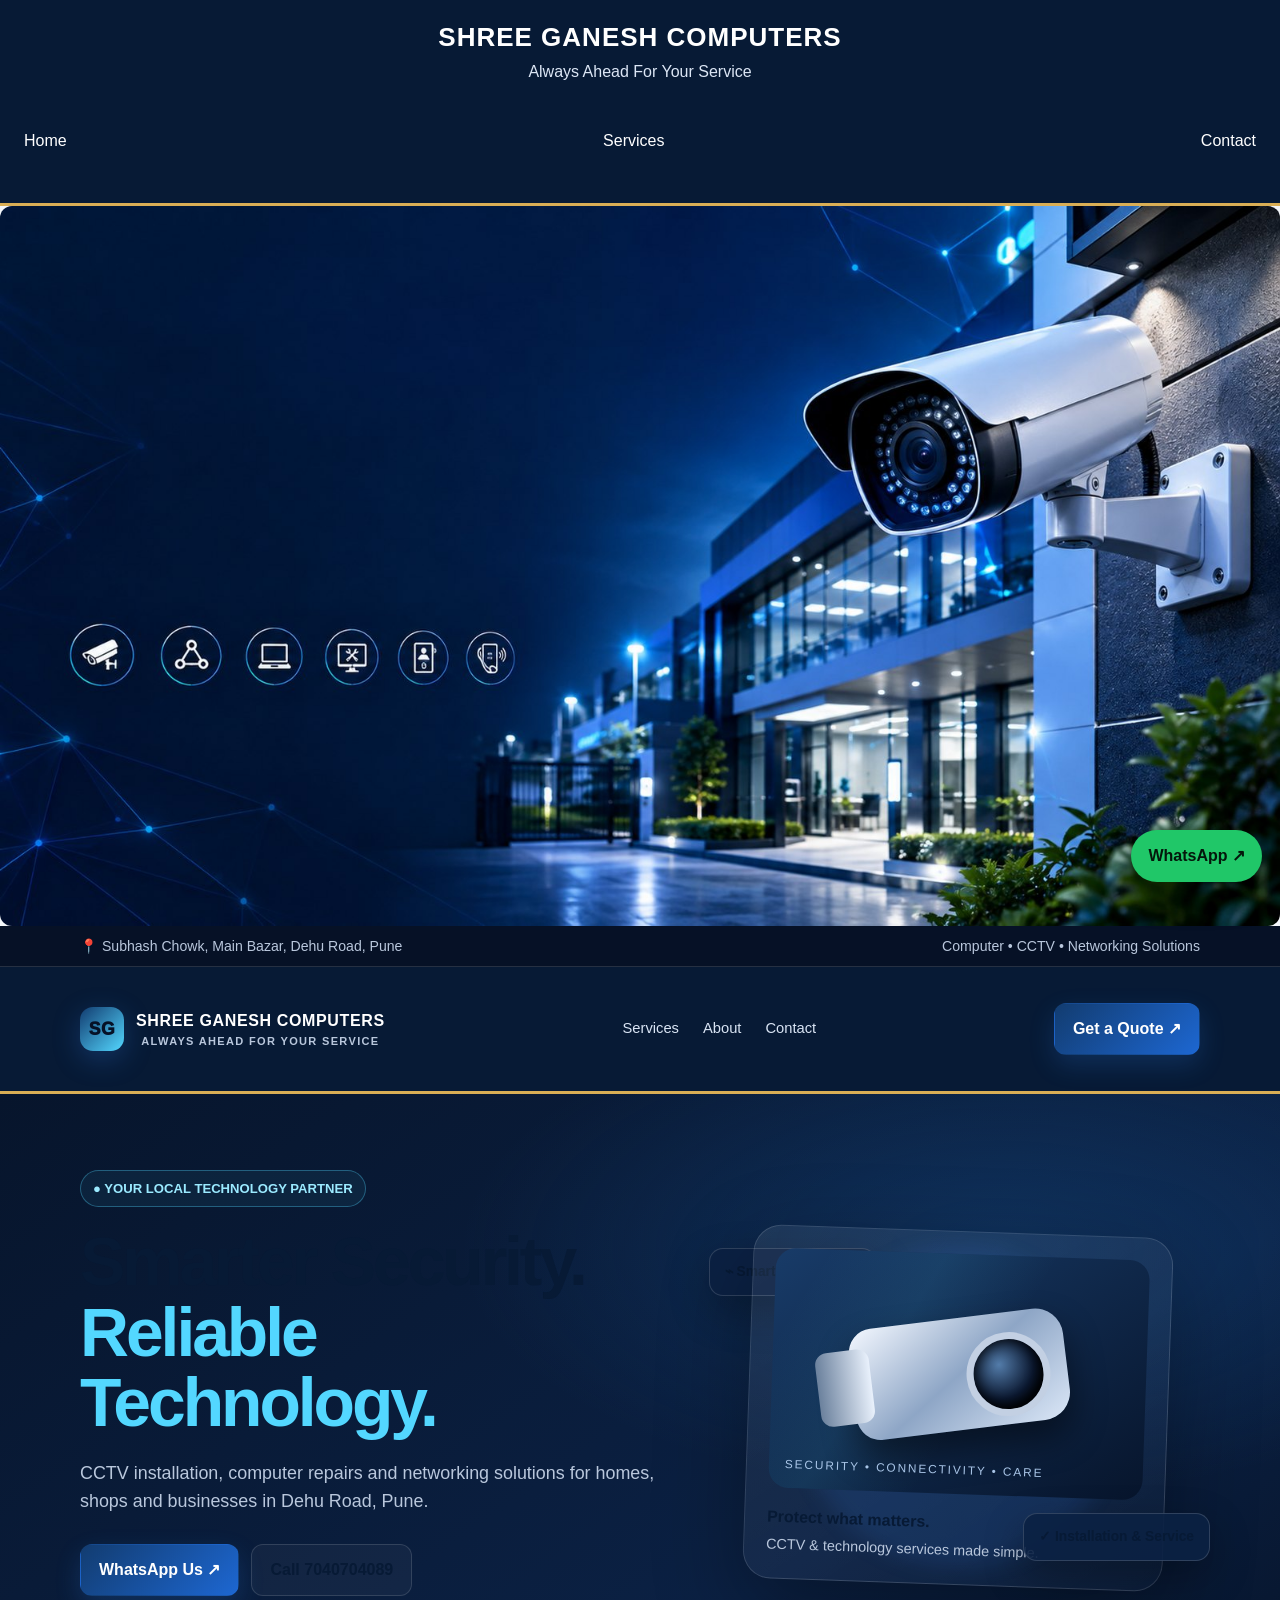
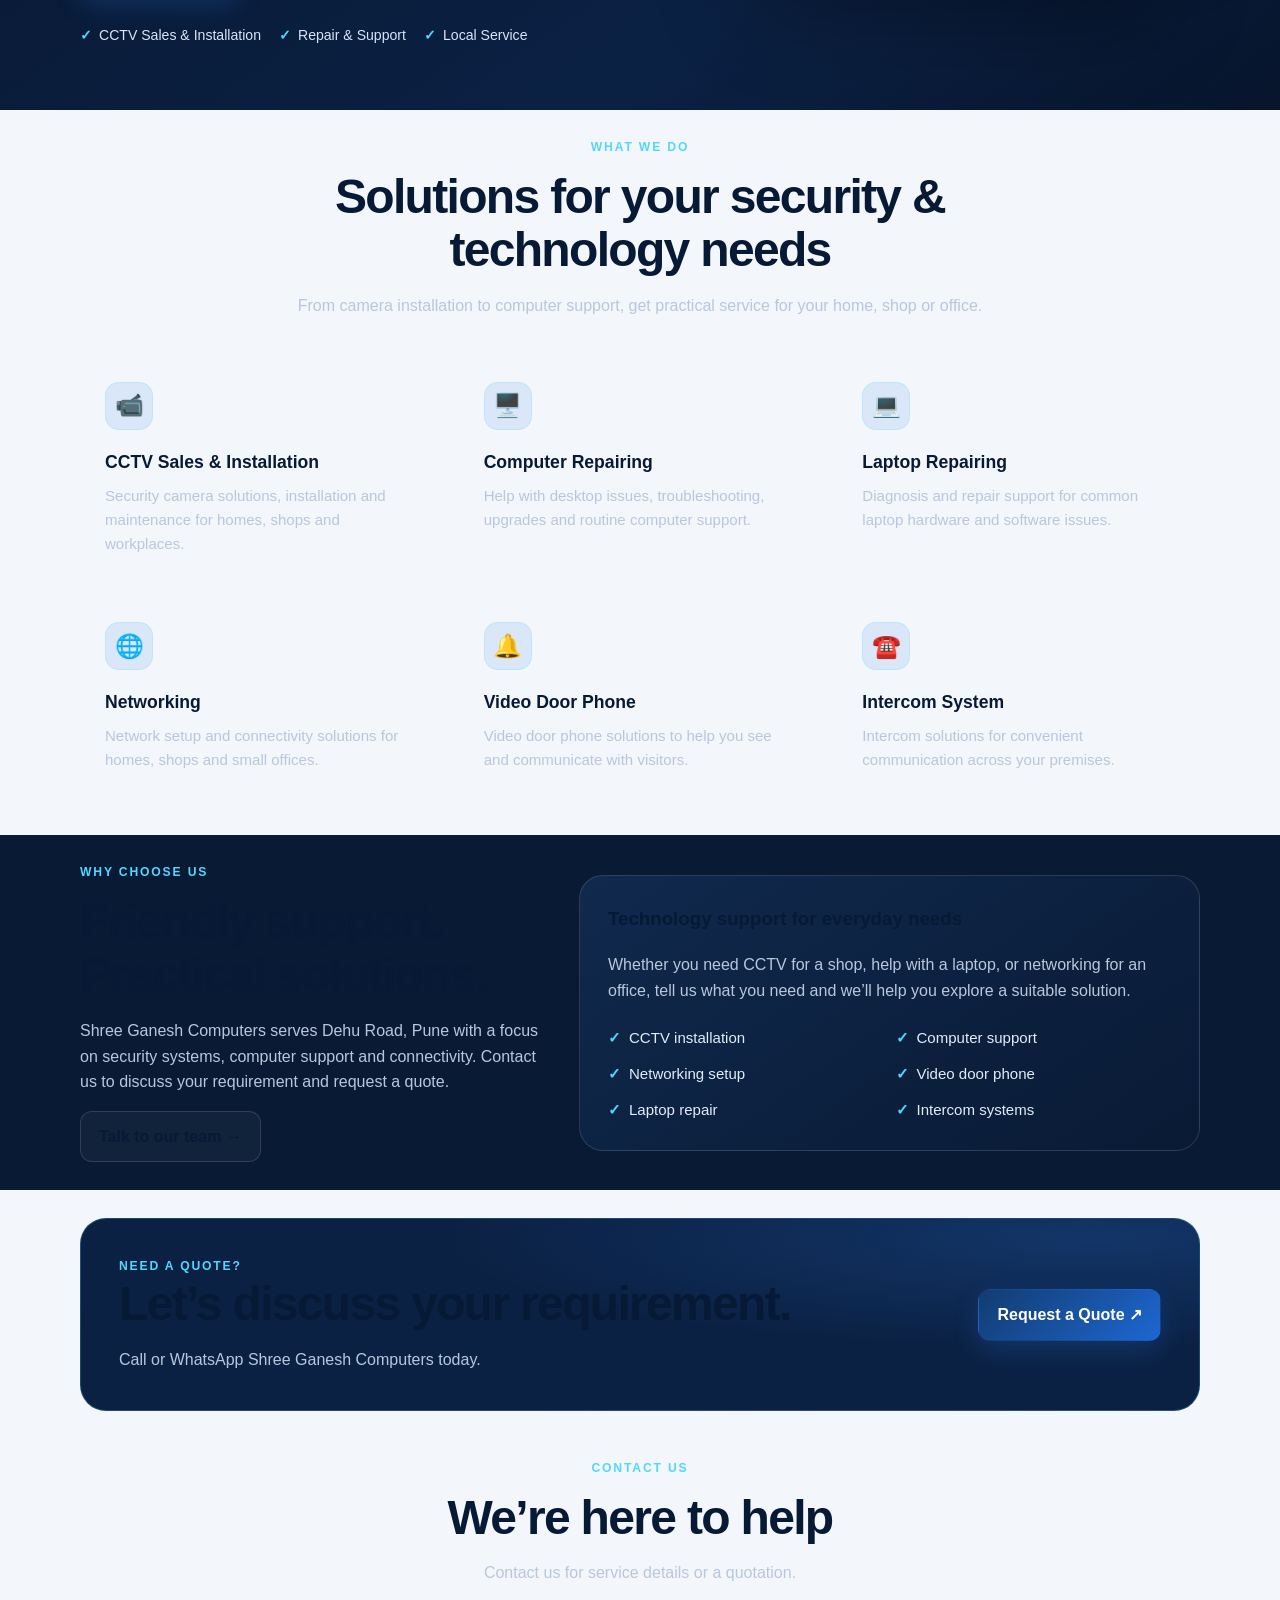
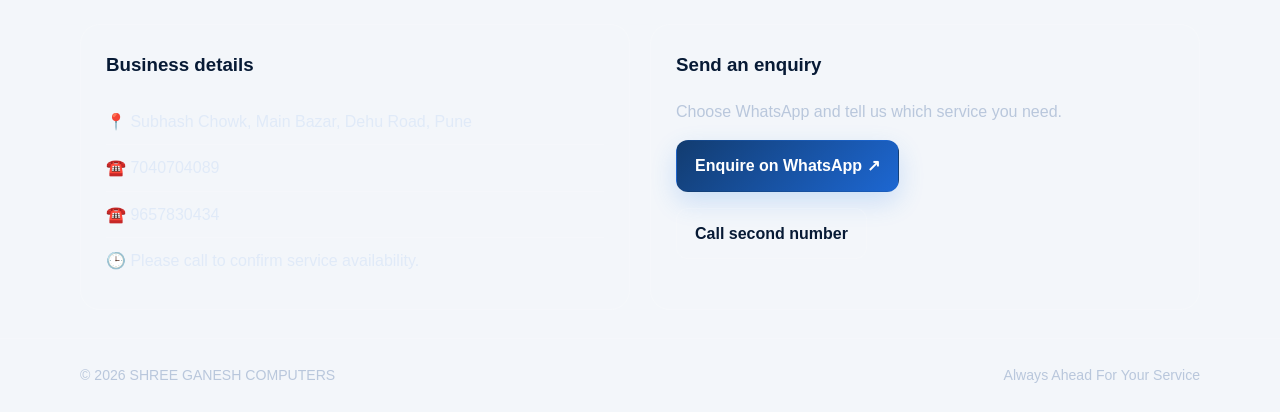
==== index.html @ b8b0e89e "Update index.html" ====
<!doctype html>
<html lang="en">
<head>
  <meta charset="utf-8">
  <meta name="viewport" content="width=device-width, initial-scale=1">
  <meta name="theme-color" content="#07152c">
  <meta name="description" content="Shree Ganesh Computers, Dehu Road, Pune — CCTV sales and installation, networking, computer and laptop repair, video door phone and intercom systems.">
  <title>Shree Ganesh Computers | CCTV & Computer Solutions</title>
  <style>
    :root{--navy:#07152c;--navy2:#0b2144;--blue:#2f80ed;--cyan:#53d7ff;--white:#f7faff;--muted:#b9c7dc;--line:rgba(255,255,255,.13);--panel:rgba(255,255,255,.055)}
    *{box-sizing:border-box}
    html{scroll-behavior:smooth}
    body{margin:0;font-family:Inter,ui-sans-serif,system-ui,-apple-system,BlinkMacSystemFont,"Segoe UI",sans-serif;background:var(--navy);color:var(--white);line-height:1.6}
    a{color:inherit;text-decoration:none}
    .wrap{width:min(1120px,92%);margin:auto}
    .topbar{border-bottom:1px solid var(--line);background:#061126;font-size:.88rem;color:var(--muted)}
    .topbar .wrap{display:flex;justify-content:space-between;gap:12px;flex-wrap:wrap;padding:9px 0}
    header{position:sticky;top:0;z-index:10;background:rgba(7,21,44,.94);backdrop-filter:blur(14px);border-bottom:1px solid var(--line)}
    nav{min-height:76px;display:flex;align-items:center;justify-content:space-between;gap:20px}
    .brand{display:flex;align-items:center;gap:12px;font-weight:850;letter-spacing:.04em}
    .brandmark{width:44px;height:44px;border-radius:13px;background:linear-gradient(135deg,var(--blue),var(--cyan));display:grid;place-items:center;color:#061126;font-weight:950;font-size:1.1rem;box-shadow:0 8px 28px #2f80ed44}
    .brand small{display:block;color:var(--muted);font-size:.69rem;letter-spacing:.12em;font-weight:600}
    .navlinks{display:flex;gap:24px;align-items:center;font-size:.92rem;color:#d9e4f4}
    .btn{display:inline-flex;align-items:center;justify-content:center;gap:9px;border-radius:12px;padding:12px 18px;font-weight:750;border:1px solid transparent;transition:.2s}
    .btn.primary{background:linear-gradient(135deg,var(--blue),#1d67d2);color:white;box-shadow:0 10px 26px #2f80ed33}
    .btn.secondary{border-color:var(--line);background:rgba(255,255,255,.04)}
    .btn:hover{transform:translateY(-2px)}
    .hero{padding:76px 0 64px;overflow:hidden;position:relative;background:radial-gradient(ellipse at 78% 25%,#164a8270 0,transparent 38%),linear-gradient(145deg,#07152c,#0b2144 68%,#07152c)}
    .hero-grid{display:grid;grid-template-columns:1.1fr .9fr;gap:46px;align-items:center}
    .eyebrow{display:inline-flex;align-items:center;gap:8px;border:1px solid #53d7ff55;background:#53d7ff10;color:#9beaff;padding:7px 12px;border-radius:999px;font-size:.82rem;font-weight:750}
    h1{font-size:clamp(2.5rem,5.3vw,4.7rem);line-height:1.04;letter-spacing:-.045em;margin:20px 0}
    h1 span{color:var(--cyan)}
    .lead{font-size:1.12rem;color:var(--muted);max-width:610px}
    .hero-actions{display:flex;gap:12px;flex-wrap:wrap;margin:28px 0}
    .proof{display:flex;gap:18px;flex-wrap:wrap;color:#d8e5f8;font-size:.88rem}
    .proof span:before{content:"✓";color:var(--cyan);font-weight:900;margin-right:7px}
    .visual{min-height:390px;position:relative;display:grid;place-items:center}
    .orb{position:absolute;width:320px;height:320px;border-radius:50%;background:#2f80ed20;filter:blur(10px)}
    .camera-card{position:relative;width:min(100%,420px);padding:22px;border:1px solid #ffffff22;border-radius:28px;background:linear-gradient(145deg,#ffffff13,#ffffff04);box-shadow:0 30px 90px #0005;transform:rotate(2deg)}
    .camera-art{height:240px;border-radius:20px;position:relative;overflow:hidden;background:linear-gradient(145deg,#183b68,#07152c);display:grid;place-items:center}
    .camera-art:before{content:"";position:absolute;inset:0;background:linear-gradient(120deg,transparent 25%,#53d7ff17 48%,transparent 70%);transform:translateX(-20%)}
    .cam{position:relative;width:215px;height:112px;border-radius:24px 28px 28px 24px;background:linear-gradient(145deg,#f4f8ff,#8ea6c6 50%,#dbe7f7);box-shadow:0 18px 35px #0007;transform:rotate(-9deg)}
    .cam:before{content:"";position:absolute;left:-35px;top:19px;width:54px;height:74px;border-radius:12px;background:linear-gradient(90deg,#6b819d,#e9f1fc)}
    .cam:after{content:"";position:absolute;right:17px;top:20px;width:70px;height:70px;border-radius:50%;background:radial-gradient(circle at 38% 35%,#537caa,#0b1830 55%,#02060d 72%);border:7px solid #c3d0e3;box-shadow:inset 0 0 15px #000}
    .cam-label{position:absolute;bottom:14px;left:16px;font-size:.74rem;letter-spacing:.16em;color:#a9c5e7}
    .visual-tag{position:absolute;padding:12px 15px;border:1px solid #ffffff26;border-radius:14px;background:#0b2144e8;box-shadow:0 15px 40px #0004;font-weight:750;font-size:.86rem}
    .tag-one{left:-8px;top:35px}.tag-two{right:-10px;bottom:42px}
    section{padding:76px 0}
    .section-head{text-align:center;max-width:700px;margin:0 auto 38px}
    .kicker{color:var(--cyan);font-weight:800;letter-spacing:.15em;text-transform:uppercase;font-size:.76rem}
    h2{font-size:clamp(2rem,4vw,3rem);letter-spacing:-.035em;line-height:1.12;margin:12px 0}
    .section-head p,.muted{color:var(--muted)}
    .services{display:grid;grid-template-columns:repeat(3,1fr);gap:16px}
    .service{border:1px solid var(--line);background:var(--panel);border-radius:20px;padding:24px;min-height:210px;transition:.2s}
    .service:hover{border-color:#53d7ff77;transform:translateY(-4px)}
    .icon{width:48px;height:48px;border-radius:14px;background:#2f80ed20;border:1px solid #53d7ff30;display:grid;place-items:center;font-size:1.45rem;margin-bottom:18px}
    .service h3{margin:0 0 8px;font-size:1.1rem}.service p{margin:0;color:var(--muted);font-size:.94rem}
    .about-grid{display:grid;grid-template-columns:.85fr 1.15fr;gap:40px;align-items:center}
    .about-box{border:1px solid var(--line);border-radius:24px;padding:28px;background:linear-gradient(145deg,#10294d,#091a34)}
    .checks{display:grid;grid-template-columns:1fr 1fr;gap:12px;margin-top:22px}
    .checks div{color:#e2ecfb;font-size:.94rem}.checks div:before{content:"✓";color:var(--cyan);font-weight:900;margin-right:8px}
    .cta{border:1px solid #53d7ff38;border-radius:26px;padding:38px;background:radial-gradient(ellipse at 90% 10%,#2f80ed35,transparent 45%),#0b2144;display:flex;align-items:center;justify-content:space-between;gap:25px}
    .cta h2{margin-top:0}
    .contact-grid{display:grid;grid-template-columns:1fr 1fr;gap:20px}
    .contact-card{border:1px solid var(--line);background:var(--panel);padding:25px;border-radius:20px}
    .contact-card h3{margin-top:0}
    .contact-line{padding:10px 0;border-bottom:1px solid var(--line);color:#e0eaf8}
    .contact-line:last-child{border:0}
    footer{border-top:1px solid var(--line);padding:25px 0;color:var(--muted);font-size:.88rem}
    footer .wrap{display:flex;justify-content:space-between;gap:12px;flex-wrap:wrap}
    .float-wa{position:fixed;right:18px;bottom:18px;z-index:20;background:#20c768;color:#04170b;border-radius:999px;padding:13px 17px;font-weight:850;box-shadow:0 12px 35px #0005}
    @media(max-width:800px){.navlinks{display:none}.hero{padding:54px 0}.hero-grid,.about-grid,.contact-grid{grid-template-columns:1fr}.visual{min-height:330px}.camera-art{height:215px}.services{grid-template-columns:repeat(2,1fr)}.cta{align-items:flex-start;flex-direction:column}}
    @media(max-width:520px){.services{grid-template-columns:1fr}.brand{font-size:.83rem}.brandmark{width:40px;height:40px}.topbar .wrap{font-size:.78rem}.hero-actions .btn{width:100%}.checks{grid-template-columns:1fr}.visual-tag{font-size:.75rem}.tag-one{left:0}.tag-two{right:0}.camera-card{padding:14px}}
  </style>
</head><style>
  :root {
    --navy: #071A35;
    --blue: #123C70;
    --white: #FFFFFF;
    --gold: #D9AE55;
    --light: #F3F6FA;
  }

  * {
    box-sizing: border-box;
  }

  body {
    margin: 0;
    font-family: Arial, sans-serif;
    background: var(--light);
    color: var(--navy);
    line-height: 1.6;
  }

  header {
    background: var(--navy);
    color: var(--white);
    padding: 24px 16px;
    text-align: center;
    border-bottom: 3px solid var(--gold);
  }

  header h1 {
    margin: 0;
    font-size: 26px;
    letter-spacing: 1px;
  }

  header p {
    margin: 8px 0 0;
    color: #DCE6F5;
  }

  img {
    display: block;
    max-width: 100%;
    height: auto;
  }

  section {
    padding: 28px 18px;
  }

  h2 {
    color: var(--navy);
  }

  .service-card {
    background: var(--white);
    padding: 18px;
    margin: 12px 0;
    border-radius: 12px;
    border-left: 4px solid var(--gold);
    box-shadow: 0 4px 16px #071A3512;
  }

  .contact {
    background: var(--navy);
    color: var(--white);
    padding: 28px 18px;
    text-align: center;
  }

  .contact h2 {
    color: var(--white);
  }

  .contact a {
    color: var(--gold);
  }
</style>
<body><header>
  <h1>SHREE GANESH COMPUTERS</h1>
  <p>Always Ahead For Your Service</p>

  <nav style="margin-top:18px;">
    <a href="#home" style="color:white; margin:8px;">Home</a>
    <a href="#services" style="color:white; margin:8px;">Services</a>
    <a href="#contact" style="color:white; margin:8px;">Contact</a>
  </nav>
</header><img src="cctv-banner.jpg" alt="Shree Ganesh Computers CCTV Installation" style="width:100%; height:auto; border-radius:12px;">
  <div class="topbar">
    <div class="wrap"><span>📍 Subhash Chowk, Main Bazar, Dehu Road, Pune</span><span>Computer • CCTV • Networking Solutions</span></div>
  </div>
  <header>
    <nav class="wrap">
      <a class="brand" href="#home" aria-label="Shree Ganesh Computers home">
        <span class="brandmark">SG</span>
        <span>SHREE GANESH COMPUTERS<small>ALWAYS AHEAD FOR YOUR SERVICE</small></span>
      </a>
      <div class="navlinks"><a href="#services">Services</a><a href="#about">About</a><a href="#contact">Contact</a></div>
      <a class="btn primary" href="#contact">Get a Quote ↗</a>
    </nav>
  </header>

  <main>
    <section class="hero" id="home">
      <div class="wrap hero-grid">
        <div>
          <div class="eyebrow">● YOUR LOCAL TECHNOLOGY PARTNER</div>
          <h1>Smarter Security.<br><span>Reliable Technology.</span></h1>
          <p class="lead">CCTV installation, computer repairs and networking solutions for homes, shops and businesses in Dehu Road, Pune.</p>
          <div class="hero-actions">
            <a class="btn primary" href="https://wa.me/917040704089?text=Hello%20Shree%20Ganesh%20Computers%2C%20I%20would%20like%20to%20enquire%20about%20your%20services." target="_blank" rel="noopener">WhatsApp Us ↗</a>
            <a class="btn secondary" href="tel:+917040704089">Call 7040704089</a>
          </div>
          <div class="proof"><span>CCTV Sales & Installation</span><span>Repair & Support</span><span>Local Service</span></div>
        </div>
        <div class="visual" aria-label="Illustration of a security camera">
          <div class="orb"></div>
          <div class="visual-tag tag-one">⌁ Smart Surveillance</div>
          <div class="camera-card">
            <div class="camera-art"><div class="cam"></div><div class="cam-label">SECURITY • CONNECTIVITY • CARE</div></div>
            <p style="margin:16px 0 0;font-weight:800">Protect what matters.</p>
            <p style="margin:3px 0 0;color:var(--muted);font-size:.9rem">CCTV & technology services made simple.</p>
          </div>
          <div class="visual-tag tag-two">✓ Installation & Service</div>
        </div>
      </div>
    </section>

    <section id="services">
      <div class="wrap">
        <div class="section-head"><div class="kicker">What we do</div><h2>Solutions for your security & technology needs</h2><p>From camera installation to computer support, get practical service for your home, shop or office.</p></div>
        <div class="services">
          <article class="service"><div class="icon">📹</div><h3>CCTV Sales & Installation</h3><p>Security camera solutions, installation and maintenance for homes, shops and workplaces.</p></article>
          <article class="service"><div class="icon">🖥️</div><h3>Computer Repairing</h3><p>Help with desktop issues, troubleshooting, upgrades and routine computer support.</p></article>
          <article class="service"><div class="icon">💻</div><h3>Laptop Repairing</h3><p>Diagnosis and repair support for common laptop hardware and software issues.</p></article>
          <article class="service"><div class="icon">🌐</div><h3>Networking</h3><p>Network setup and connectivity solutions for homes, shops and small offices.</p></article>
          <article class="service"><div class="icon">🔔</div><h3>Video Door Phone</h3><p>Video door phone solutions to help you see and communicate with visitors.</p></article>
          <article class="service"><div class="icon">☎️</div><h3>Intercom System</h3><p>Intercom solutions for convenient communication across your premises.</p></article>
        </div>
      </div>
    </section>

    <section id="about" style="background:#081a34">
      <div class="wrap about-grid">
        <div><div class="kicker">Why choose us</div><h2>Friendly support. Practical solutions.</h2><p class="muted">Shree Ganesh Computers serves Dehu Road, Pune with a focus on security systems, computer support and connectivity. Contact us to discuss your requirement and request a quote.</p><a class="btn secondary" href="#contact">Talk to our team →</a></div>
        <div class="about-box"><h3 style="margin-top:0">Technology support for everyday needs</h3><p class="muted">Whether you need CCTV for a shop, help with a laptop, or networking for an office, tell us what you need and we’ll help you explore a suitable solution.</p><div class="checks"><div>CCTV installation</div><div>Computer support</div><div>Networking setup</div><div>Video door phone</div><div>Laptop repair</div><div>Intercom systems</div></div></div>
      </div>
    </section>

    <section>
      <div class="wrap"><div class="cta"><div><div class="kicker">Need a quote?</div><h2>Let’s discuss your requirement.</h2><p class="muted" style="margin-bottom:0">Call or WhatsApp Shree Ganesh Computers today.</p></div><a class="btn primary" href="https://wa.me/917040704089?text=Hello%2C%20please%20share%20a%20quotation%20for%20your%20services." target="_blank" rel="noopener">Request a Quote ↗</a></div></div>
    </section>

    <section id="contact" style="padding-top:20px">
      <div class="wrap">
        <div class="section-head"><div class="kicker">Contact us</div><h2>We’re here to help</h2><p>Contact us for service details or a quotation.</p></div>
        <div class="contact-grid">
          <div class="contact-card"><h3>Business details</h3>
            <div class="contact-line">📍 Subhash Chowk, Main Bazar, Dehu Road, Pune</div>
            <div class="contact-line">☎️ <a href="tel:+917040704089">7040704089</a></div>
            <div class="contact-line">☎️ <a href="tel:+919657830434">9657830434</a></div>
            <div class="contact-line">🕒 Please call to confirm service availability.</div>
          </div>
          <div class="contact-card"><h3>Send an enquiry</h3><p class="muted">Choose WhatsApp and tell us which service you need.</p>
            <p><a class="btn primary" href="https://wa.me/917040704089?text=Hello%20Shree%20Ganesh%20Computers.%20I%20need%20information%20about%3A%20" target="_blank" rel="noopener">Enquire on WhatsApp ↗</a></p>
            <p><a class="btn secondary" href="tel:+919657830434">Call second number</a></p>
          </div>
        </div>
      </div>
    </section>
  </main>

  <footer><div class="wrap"><span>© <span id="year"></span> SHREE GANESH COMPUTERS</span><span>Always Ahead For Your Service</span></div></footer>
  <a class="float-wa" href="https://wa.me/917040704089?text=Hello%20Shree%20Ganesh%20Computers" target="_blank" rel="noopener" aria-label="Chat on WhatsApp">WhatsApp ↗</a>
  <script>document.getElementById('year').textContent = new Date().getFullYear();</script>
</body>
</html>
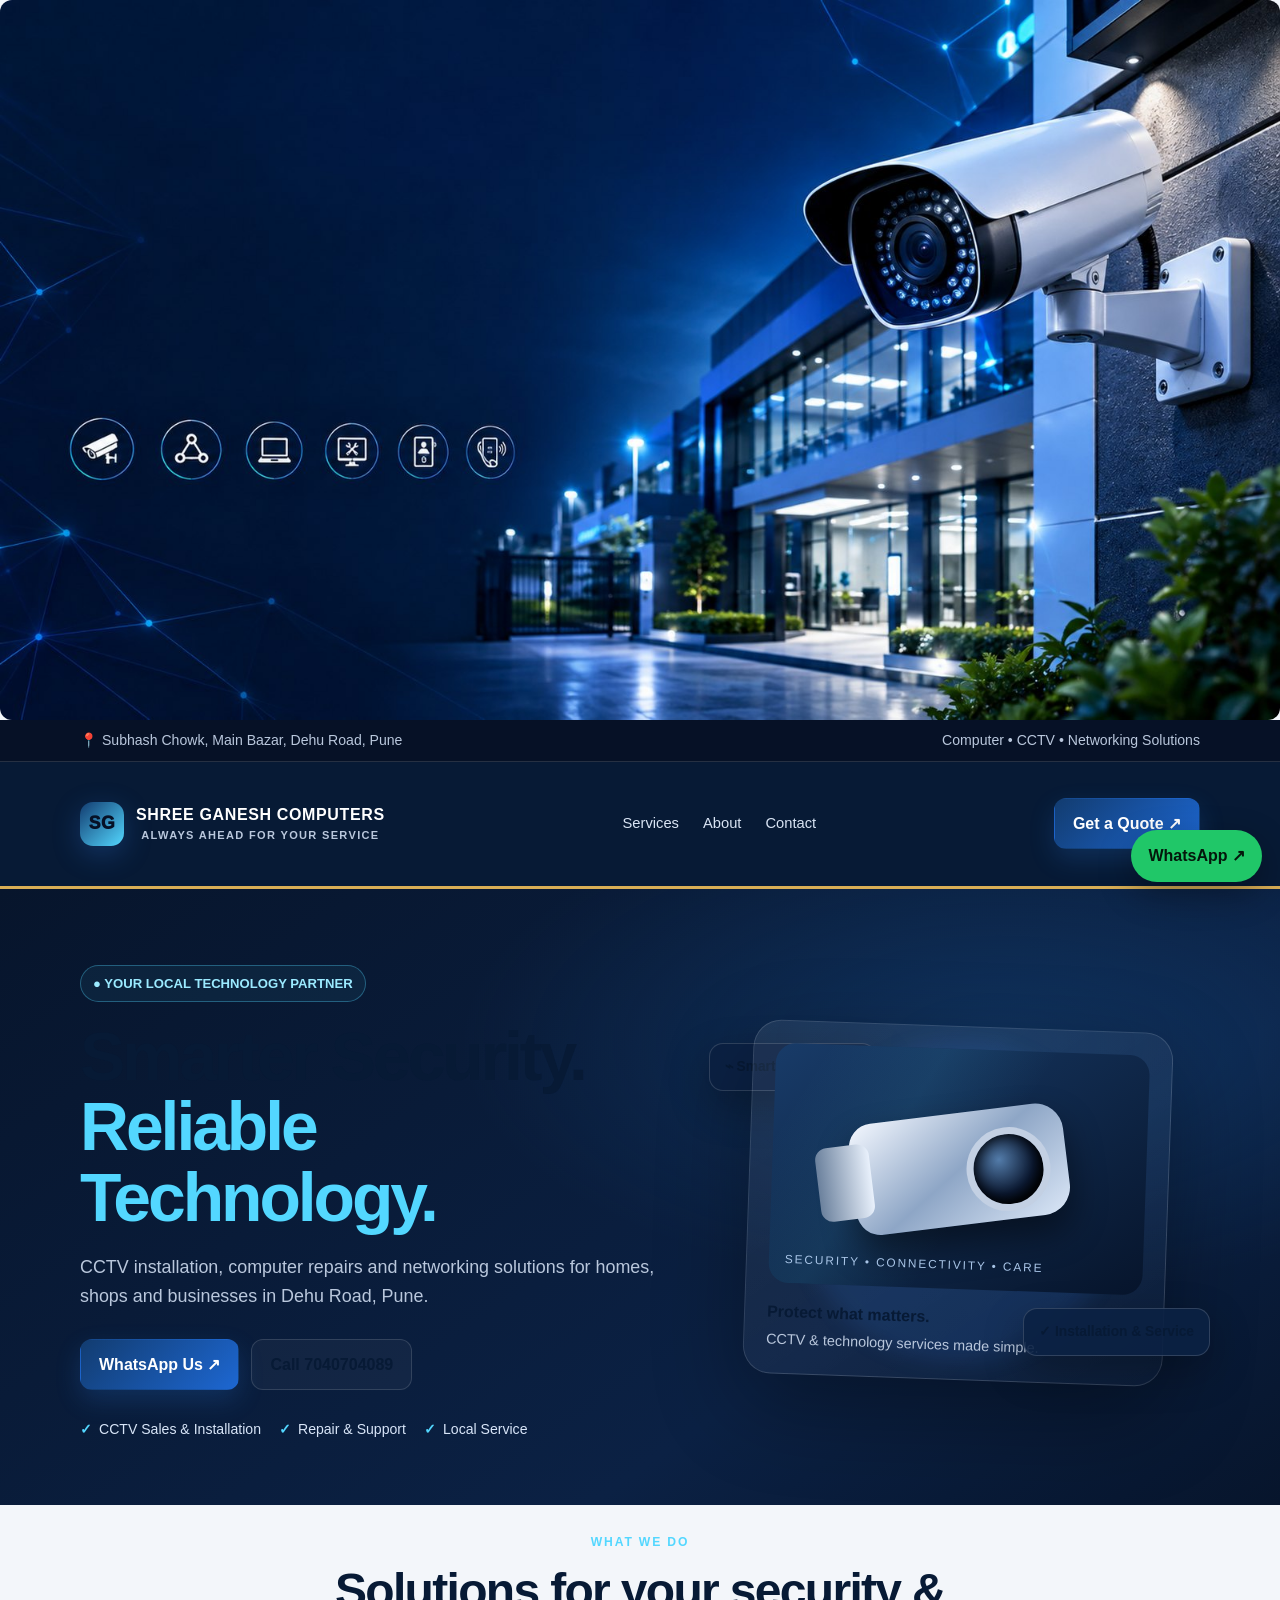
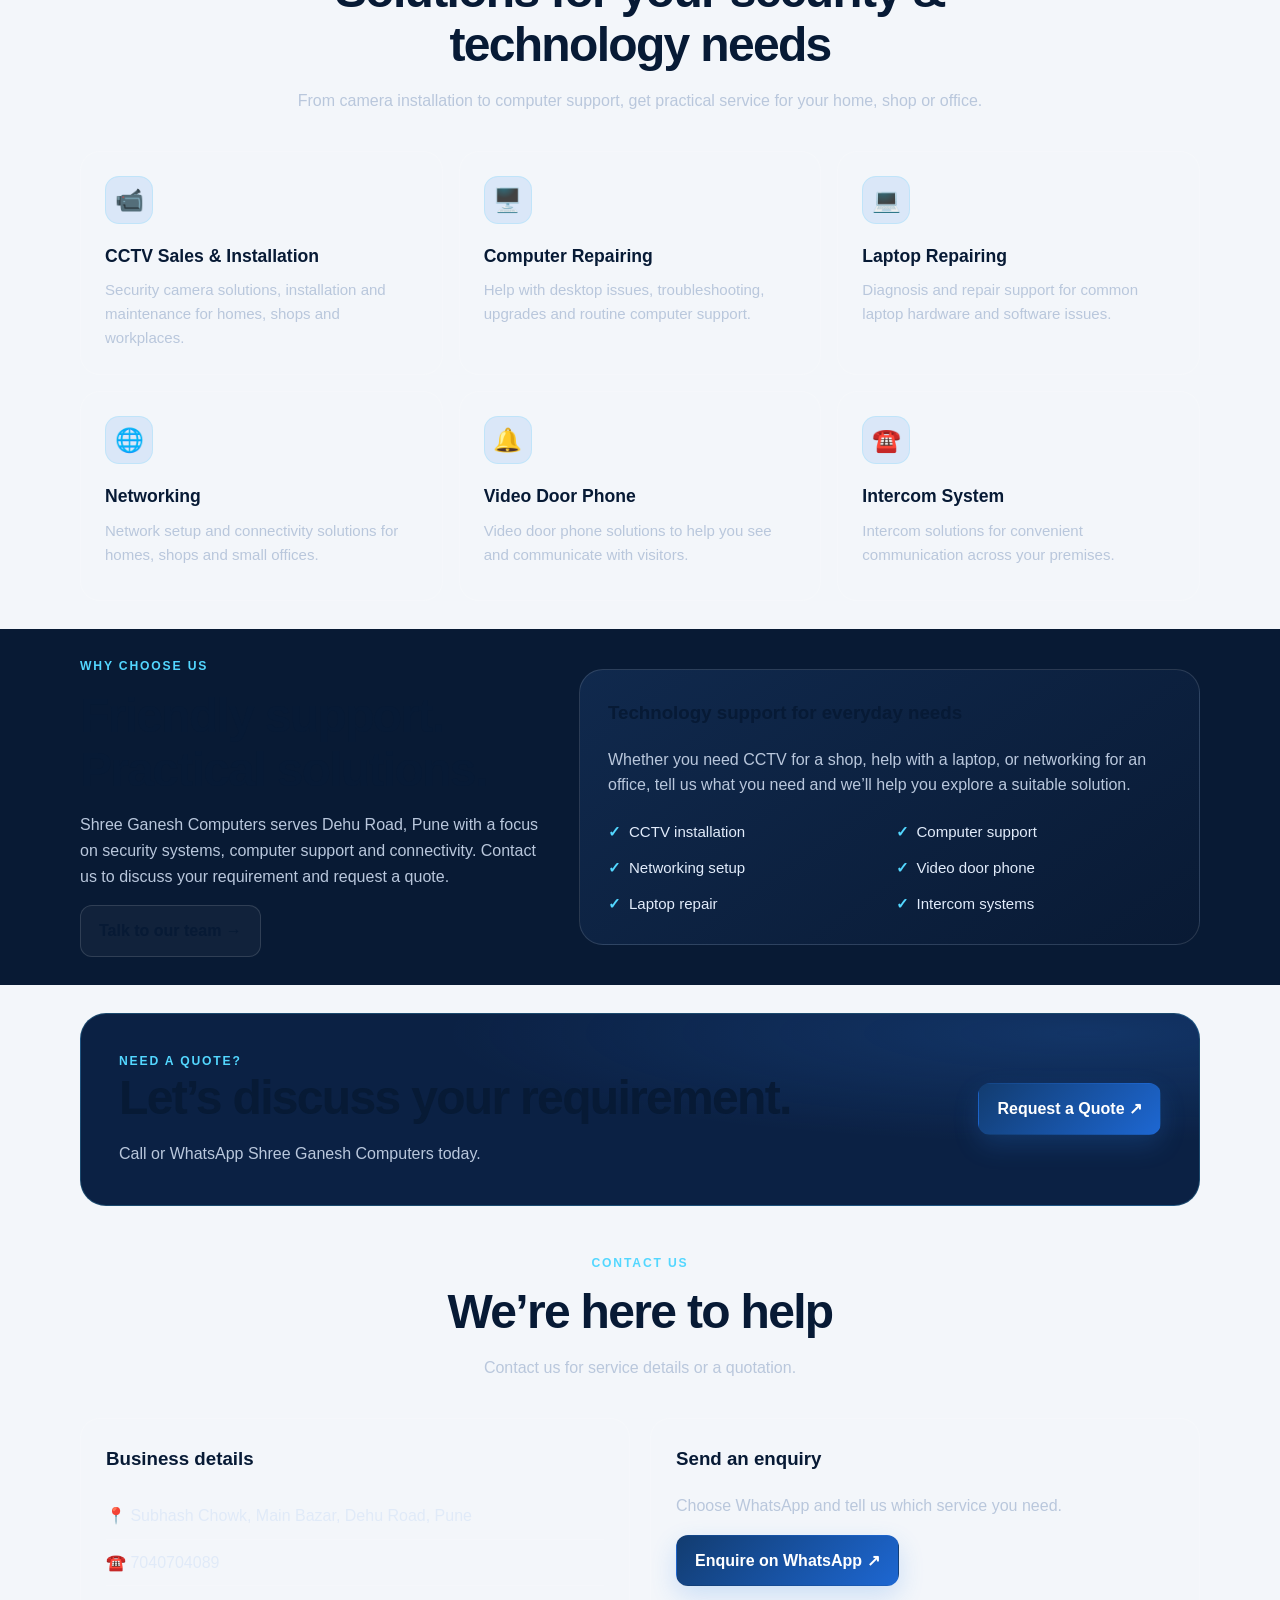
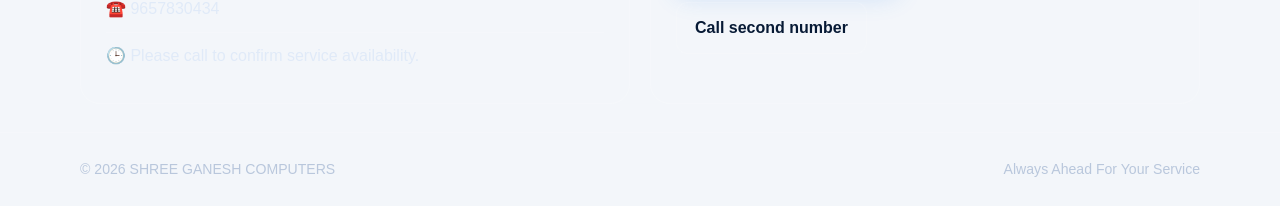
==== commit 9d79a4f0: "Update index.html" ====
--- a/index.html
+++ b/index.html
@@ -150,15 +150,7 @@
     color: var(--gold);
   }
 </style>
-<body><header>
-  <h1>SHREE GANESH COMPUTERS</h1>
-  <p>Always Ahead For Your Service</p>
-
-  <nav style="margin-top:18px;">
-    <a href="#home" style="color:white; margin:8px;">Home</a>
-    <a href="#services" style="color:white; margin:8px;">Services</a>
-    <a href="#contact" style="color:white; margin:8px;">Contact</a>
-  </nav>
+<body>
 </header><img src="cctv-banner.jpg" alt="Shree Ganesh Computers CCTV Installation" style="width:100%; height:auto; border-radius:12px;">
   <div class="topbar">
     <div class="wrap"><span>📍 Subhash Chowk, Main Bazar, Dehu Road, Pune</span><span>Computer • CCTV • Networking Solutions</span></div>
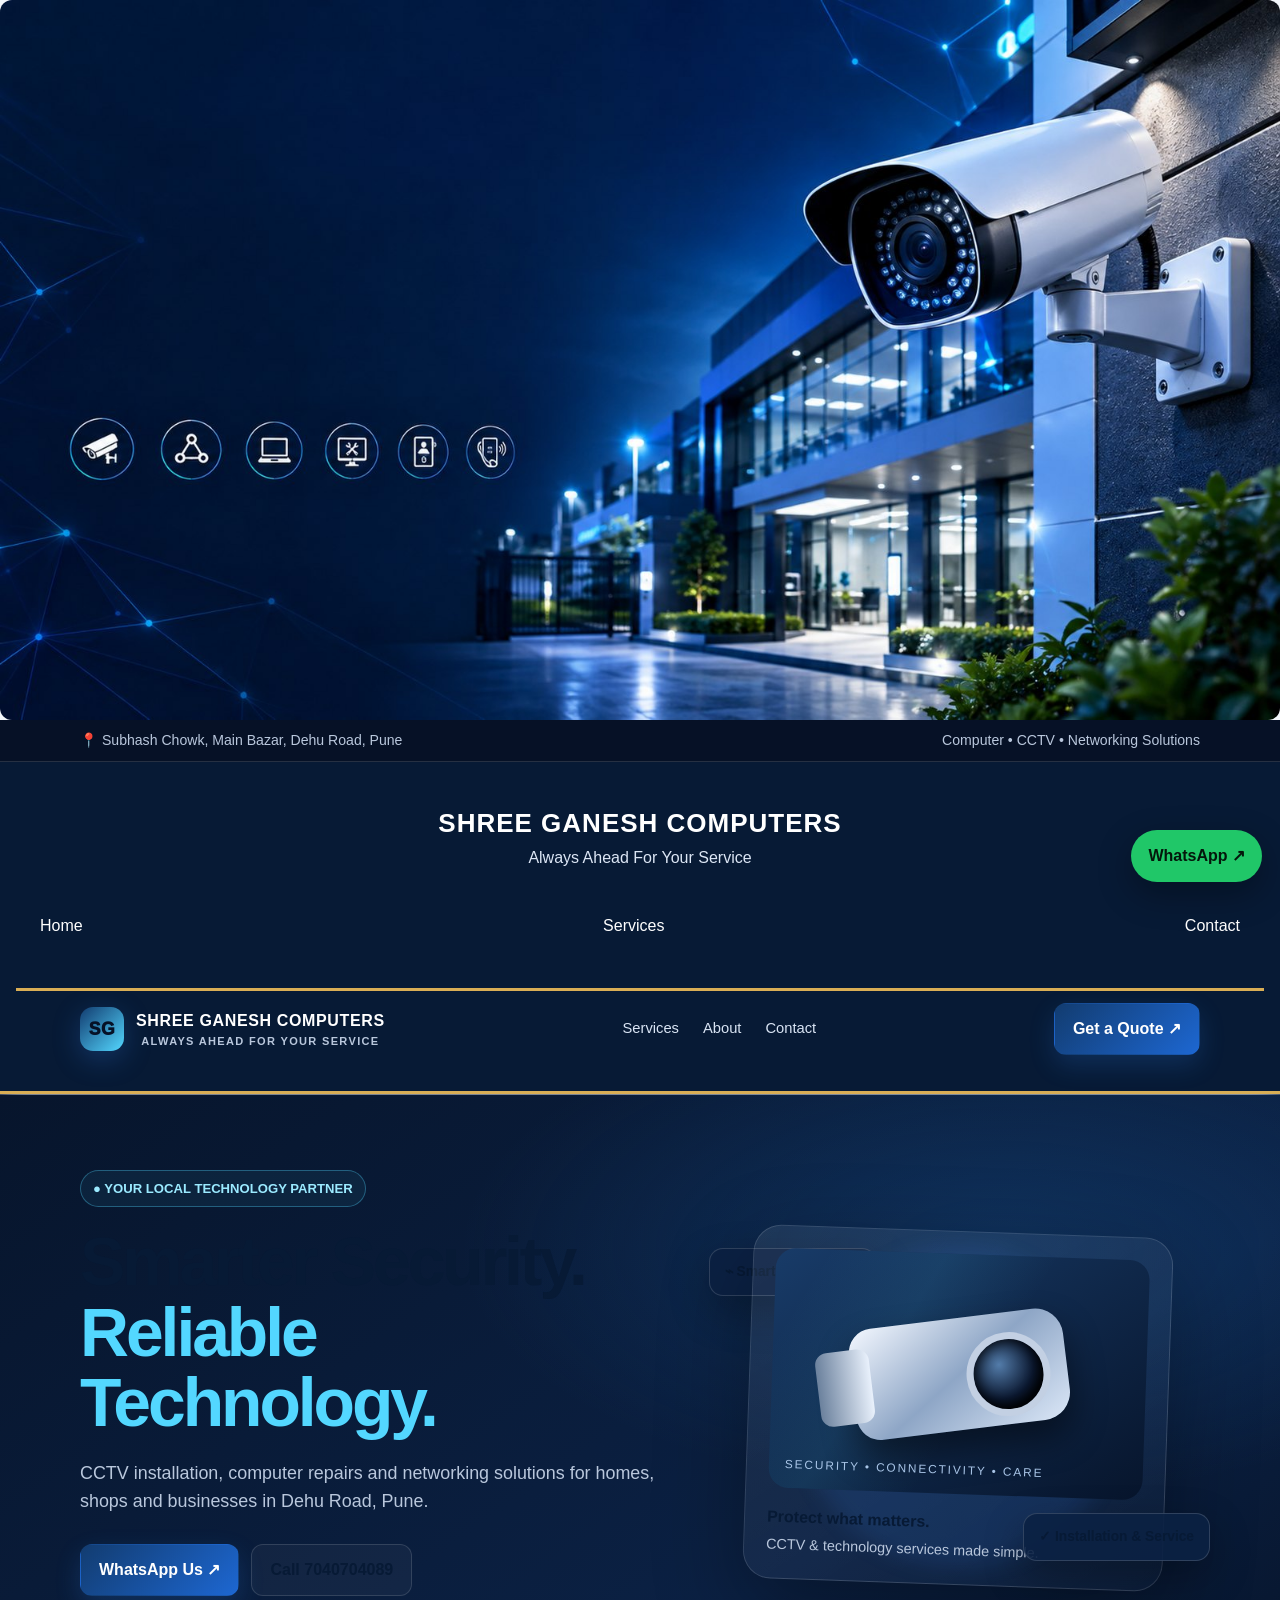
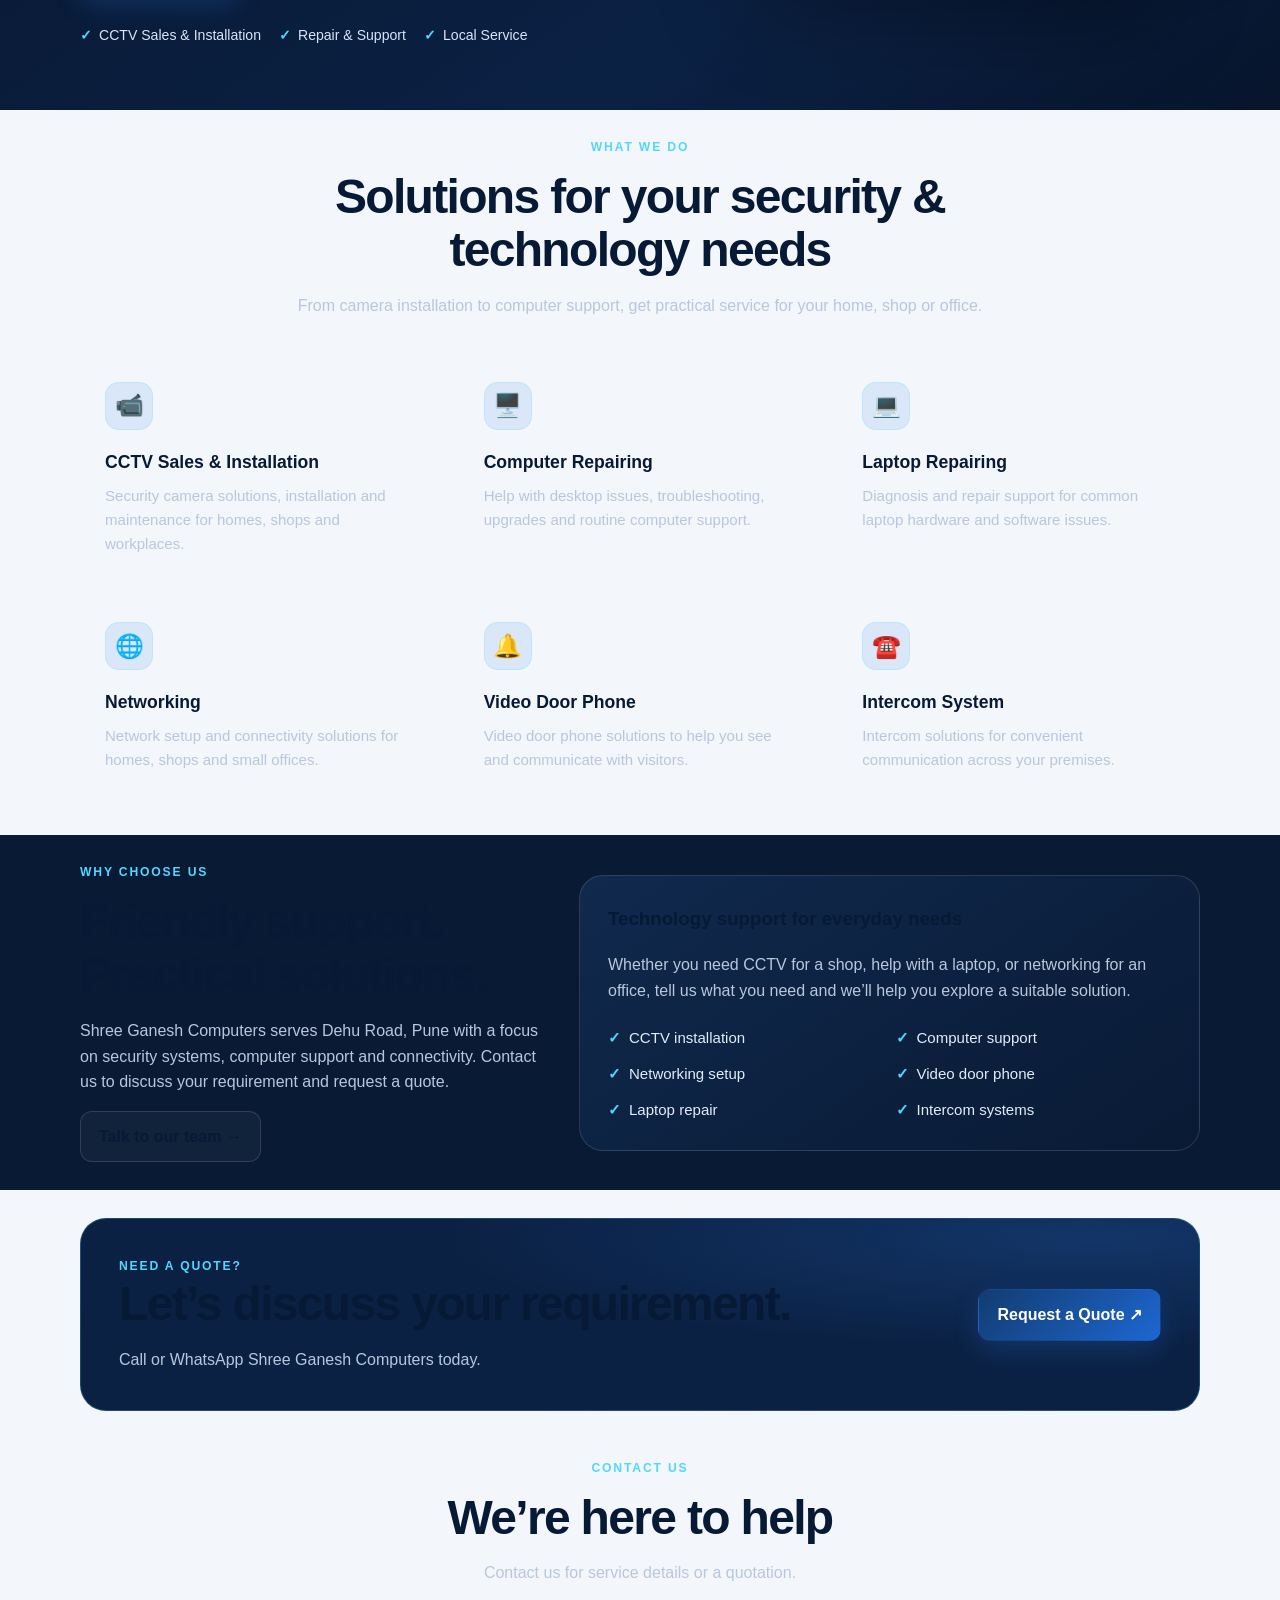
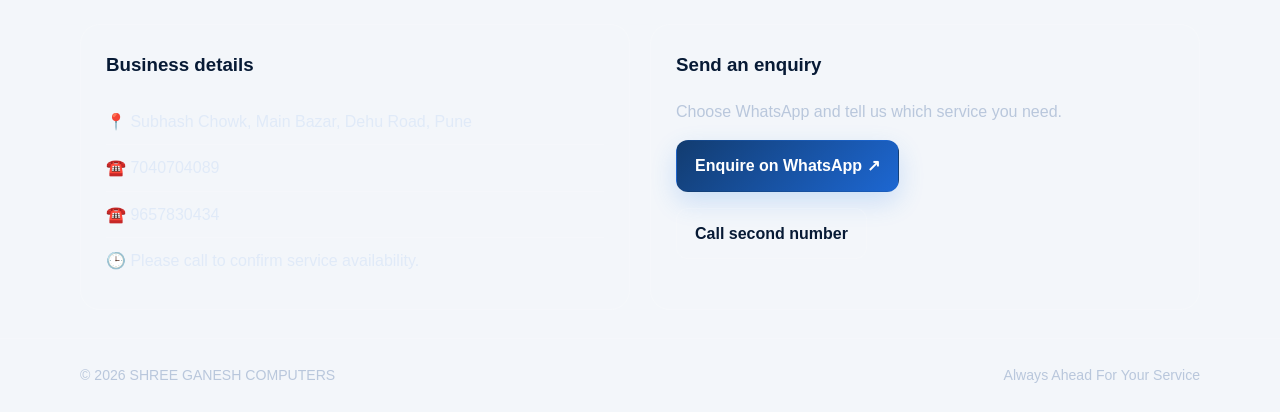
==== commit d0dd0542: "Update index.html" ====
--- a/index.html
+++ b/index.html
@@ -155,7 +155,15 @@
   <div class="topbar">
     <div class="wrap"><span>📍 Subhash Chowk, Main Bazar, Dehu Road, Pune</span><span>Computer • CCTV • Networking Solutions</span></div>
   </div>
-  <header>
+  <header><header>
+  <h1>SHREE GANESH COMPUTERS</h1>
+  <p>Always Ahead For Your Service</p>
+  <nav style="margin-top:18px;">
+    <a href="#home" style="color:white; margin:8px;">Home</a>
+    <a href="#services" style="color:white; margin:8px;">Services</a>
+    <a href="#contact" style="color:white; margin:8px;">Contact</a>
+  </nav>
+  </header>
     <nav class="wrap">
       <a class="brand" href="#home" aria-label="Shree Ganesh Computers home">
         <span class="brandmark">SG</span>
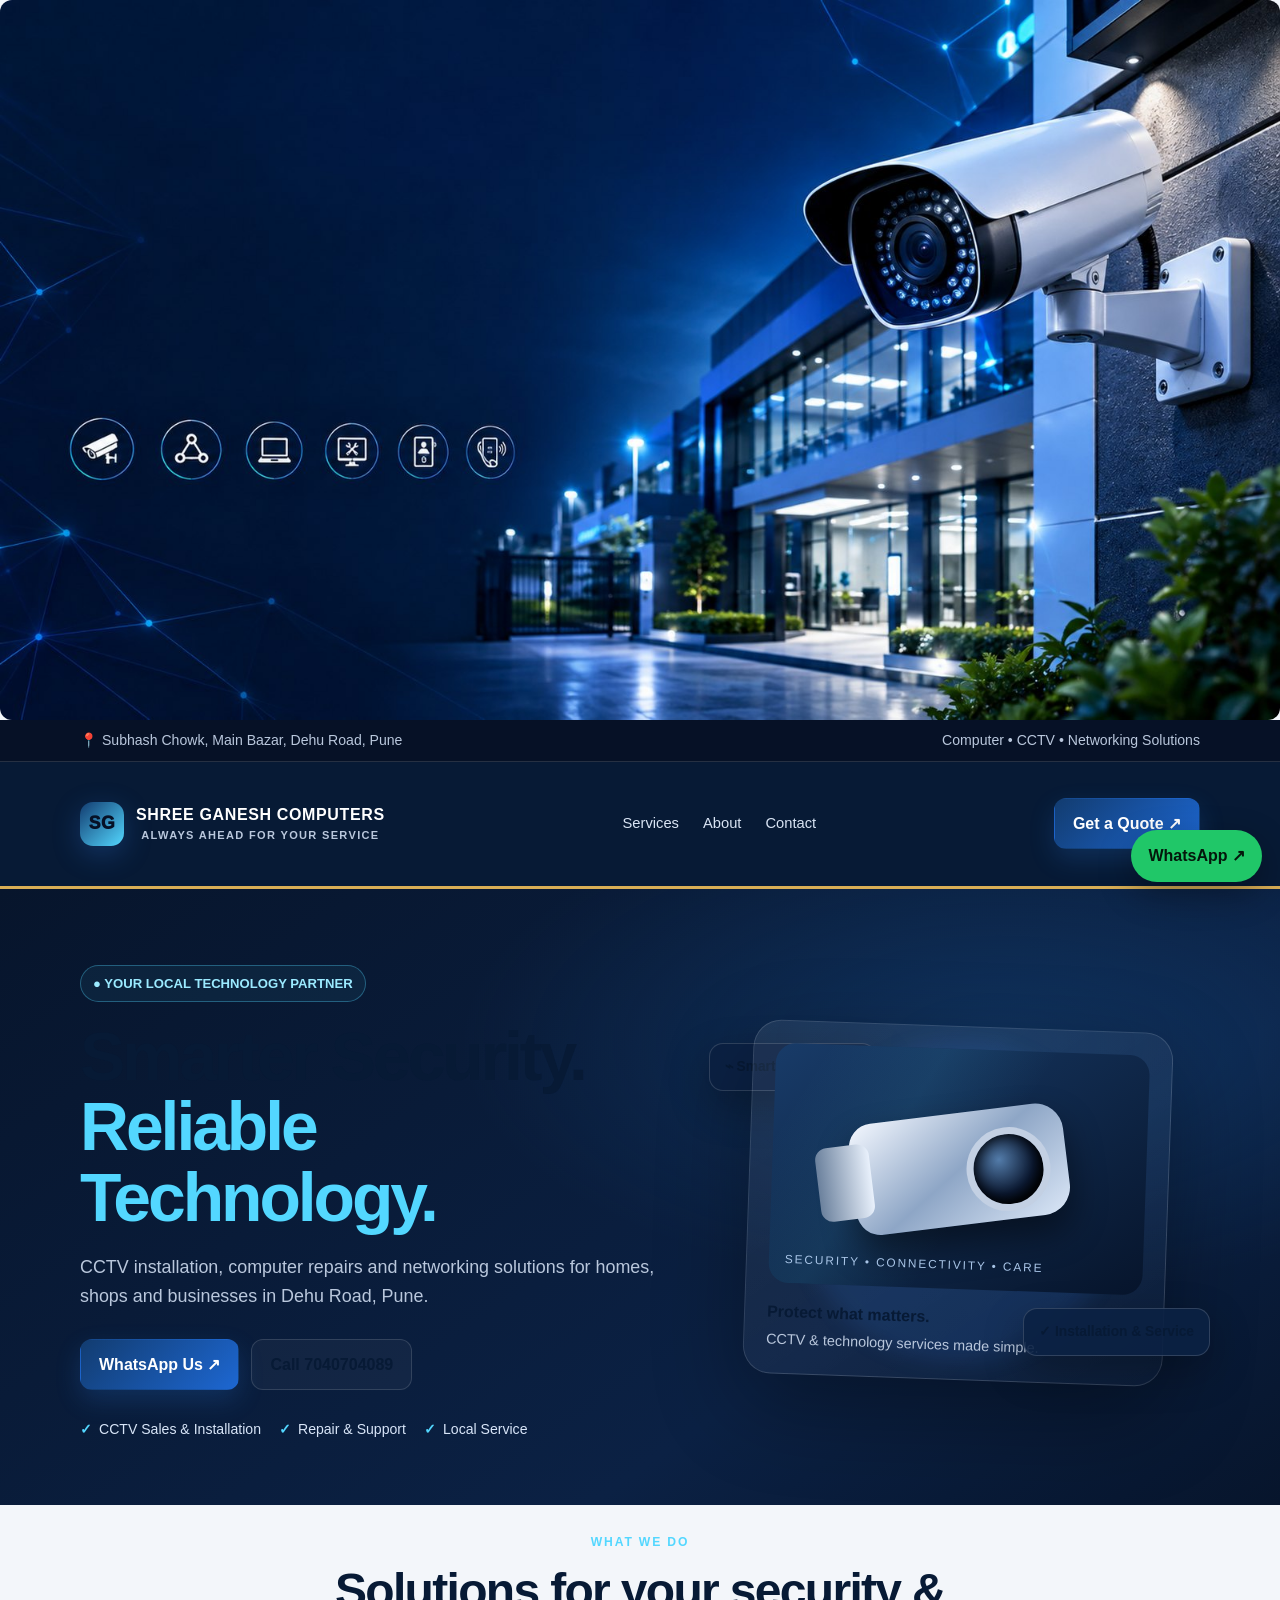
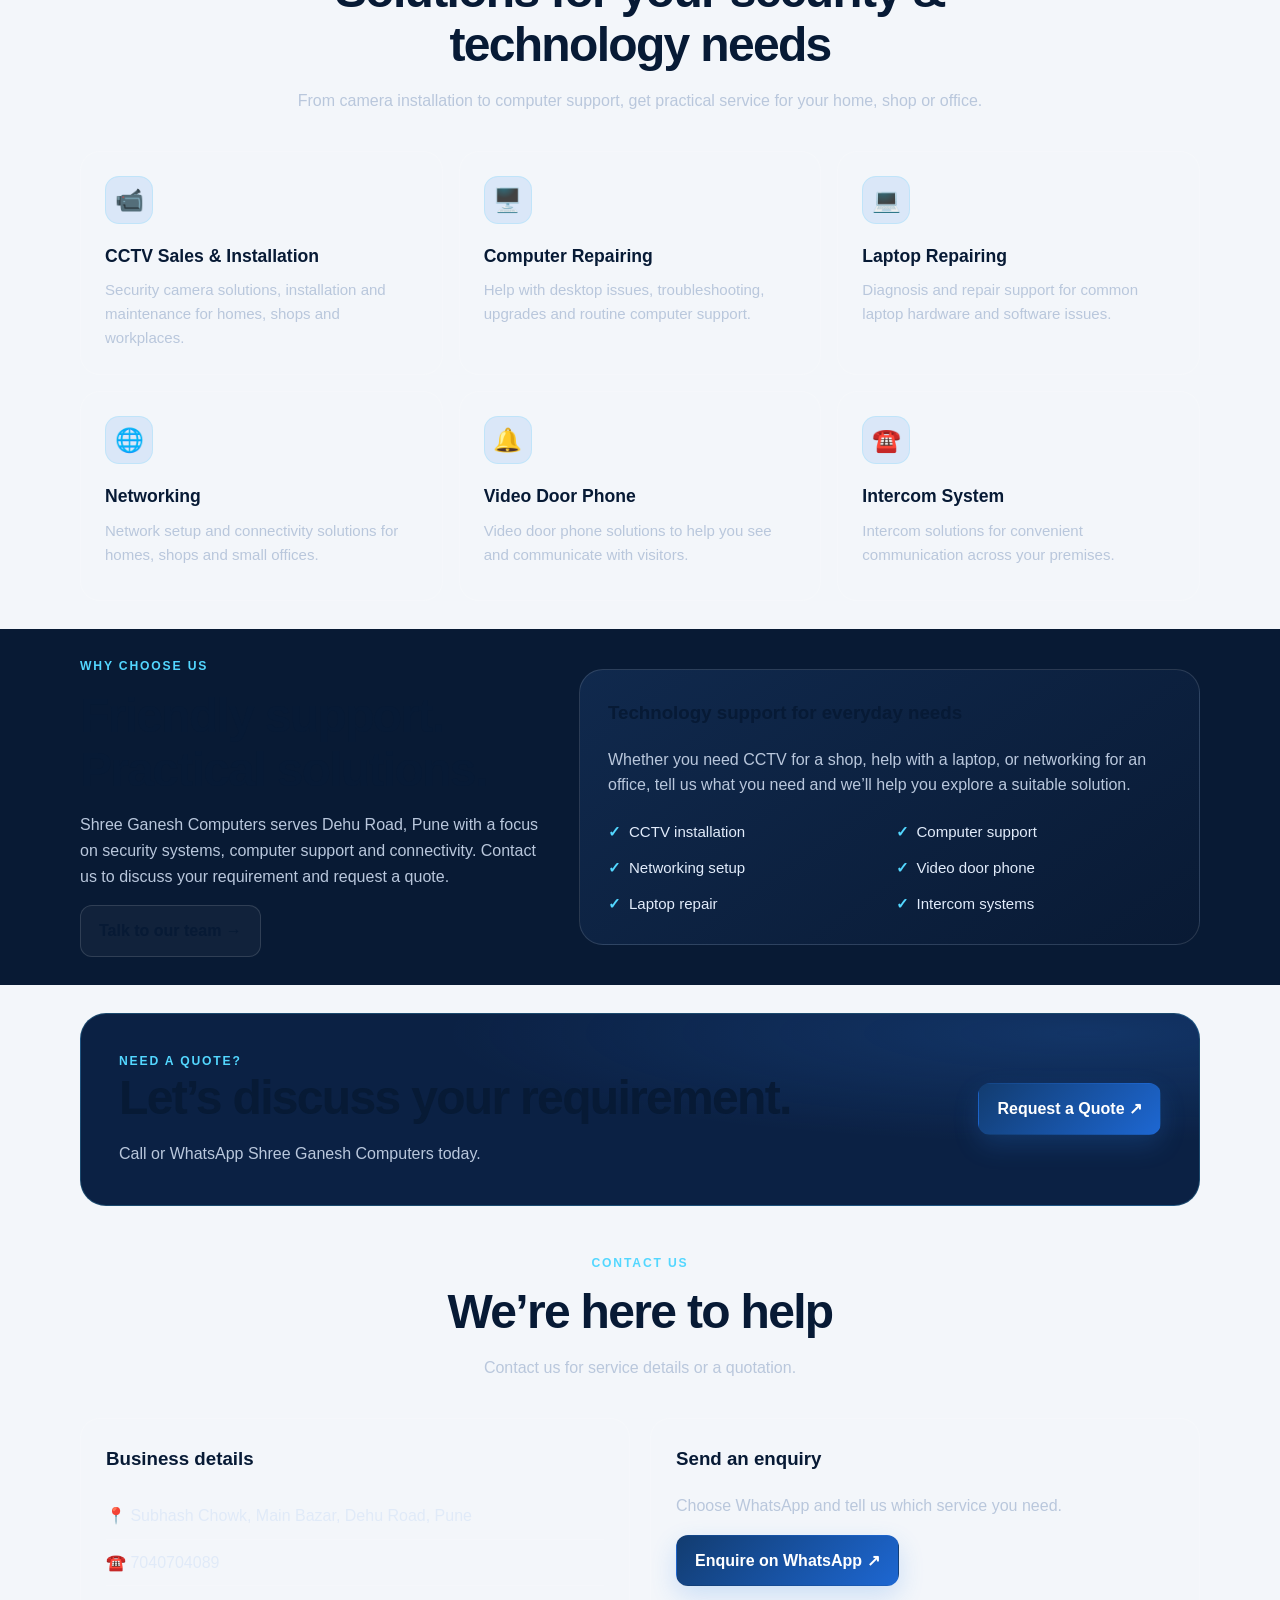
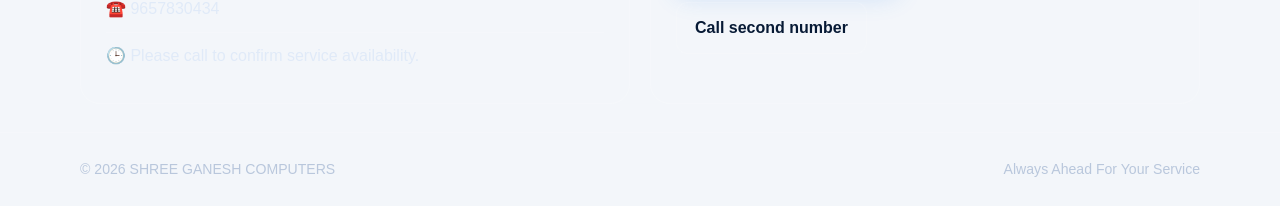
==== commit f2668980: "Update index.html" ====
--- a/index.html
+++ b/index.html
@@ -155,15 +155,7 @@
   <div class="topbar">
     <div class="wrap"><span>📍 Subhash Chowk, Main Bazar, Dehu Road, Pune</span><span>Computer • CCTV • Networking Solutions</span></div>
   </div>
-  <header><header>
-  <h1>SHREE GANESH COMPUTERS</h1>
-  <p>Always Ahead For Your Service</p>
-  <nav style="margin-top:18px;">
-    <a href="#home" style="color:white; margin:8px;">Home</a>
-    <a href="#services" style="color:white; margin:8px;">Services</a>
-    <a href="#contact" style="color:white; margin:8px;">Contact</a>
-  </nav>
-  </header>
+  <header>
     <nav class="wrap">
       <a class="brand" href="#home" aria-label="Shree Ganesh Computers home">
         <span class="brandmark">SG</span>
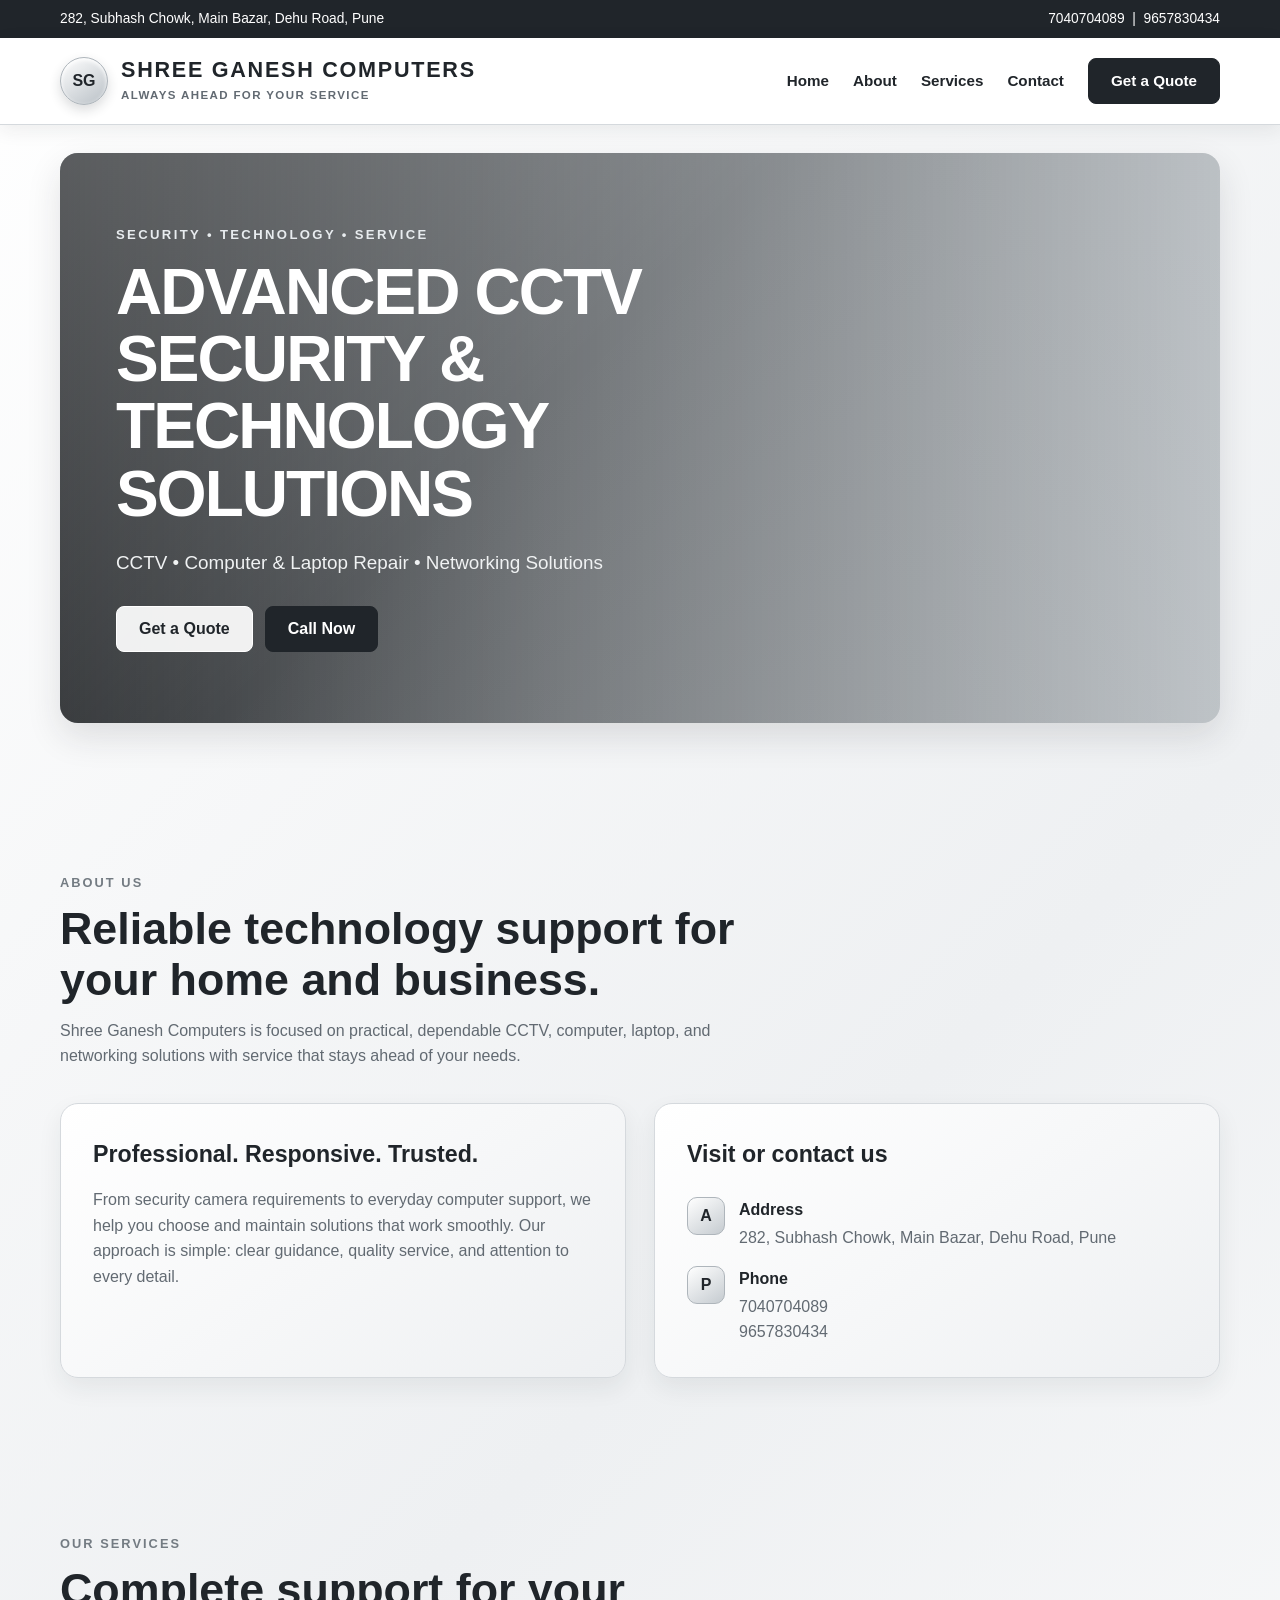
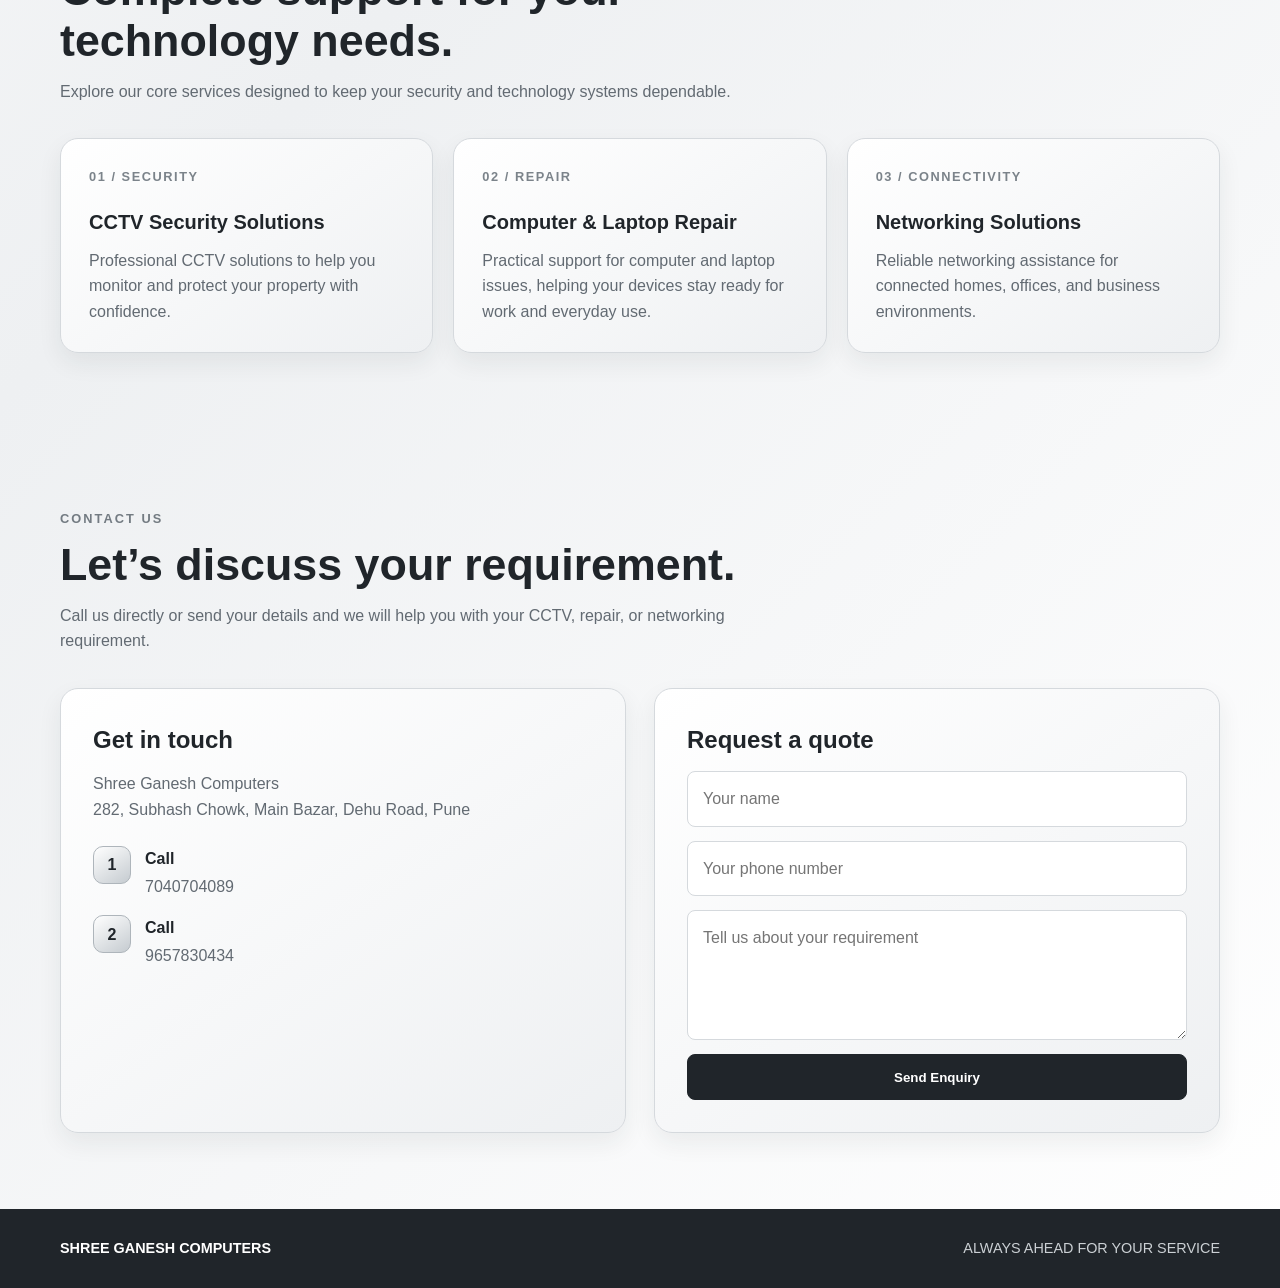
==== commit b7d64475: "Update index.html" ====
--- a/index.html
+++ b/index.html
@@ -1,243 +1,712 @@
-<!doctype html>
-<html lang="en">
+<!DOCTYPE html><html lang="en">
 <head>
-  <meta charset="utf-8">
-  <meta name="viewport" content="width=device-width, initial-scale=1">
-  <meta name="theme-color" content="#07152c">
-  <meta name="description" content="Shree Ganesh Computers, Dehu Road, Pune — CCTV sales and installation, networking, computer and laptop repair, video door phone and intercom systems.">
-  <title>Shree Ganesh Computers | CCTV & Computer Solutions</title>
+  <meta charset="UTF-8" />
+  <meta name="viewport" content="width=device-width, initial-scale=1.0" />
+  <title>Shree Ganesh Computers | CCTV &amp; Technology Solutions</title>
+  <meta
+    name="description"
+    content="Shree Ganesh Computers provides CCTV security, computer and laptop repair, and networking solutions in Dehu Road, Pune."
+  />
   <style>
-    :root{--navy:#07152c;--navy2:#0b2144;--blue:#2f80ed;--cyan:#53d7ff;--white:#f7faff;--muted:#b9c7dc;--line:rgba(255,255,255,.13);--panel:rgba(255,255,255,.055)}
-    *{box-sizing:border-box}
-    html{scroll-behavior:smooth}
-    body{margin:0;font-family:Inter,ui-sans-serif,system-ui,-apple-system,BlinkMacSystemFont,"Segoe UI",sans-serif;background:var(--navy);color:var(--white);line-height:1.6}
-    a{color:inherit;text-decoration:none}
-    .wrap{width:min(1120px,92%);margin:auto}
-    .topbar{border-bottom:1px solid var(--line);background:#061126;font-size:.88rem;color:var(--muted)}
-    .topbar .wrap{display:flex;justify-content:space-between;gap:12px;flex-wrap:wrap;padding:9px 0}
-    header{position:sticky;top:0;z-index:10;background:rgba(7,21,44,.94);backdrop-filter:blur(14px);border-bottom:1px solid var(--line)}
-    nav{min-height:76px;display:flex;align-items:center;justify-content:space-between;gap:20px}
-    .brand{display:flex;align-items:center;gap:12px;font-weight:850;letter-spacing:.04em}
-    .brandmark{width:44px;height:44px;border-radius:13px;background:linear-gradient(135deg,var(--blue),var(--cyan));display:grid;place-items:center;color:#061126;font-weight:950;font-size:1.1rem;box-shadow:0 8px 28px #2f80ed44}
-    .brand small{display:block;color:var(--muted);font-size:.69rem;letter-spacing:.12em;font-weight:600}
-    .navlinks{display:flex;gap:24px;align-items:center;font-size:.92rem;color:#d9e4f4}
-    .btn{display:inline-flex;align-items:center;justify-content:center;gap:9px;border-radius:12px;padding:12px 18px;font-weight:750;border:1px solid transparent;transition:.2s}
-    .btn.primary{background:linear-gradient(135deg,var(--blue),#1d67d2);color:white;box-shadow:0 10px 26px #2f80ed33}
-    .btn.secondary{border-color:var(--line);background:rgba(255,255,255,.04)}
-    .btn:hover{transform:translateY(-2px)}
-    .hero{padding:76px 0 64px;overflow:hidden;position:relative;background:radial-gradient(ellipse at 78% 25%,#164a8270 0,transparent 38%),linear-gradient(145deg,#07152c,#0b2144 68%,#07152c)}
-    .hero-grid{display:grid;grid-template-columns:1.1fr .9fr;gap:46px;align-items:center}
-    .eyebrow{display:inline-flex;align-items:center;gap:8px;border:1px solid #53d7ff55;background:#53d7ff10;color:#9beaff;padding:7px 12px;border-radius:999px;font-size:.82rem;font-weight:750}
-    h1{font-size:clamp(2.5rem,5.3vw,4.7rem);line-height:1.04;letter-spacing:-.045em;margin:20px 0}
-    h1 span{color:var(--cyan)}
-    .lead{font-size:1.12rem;color:var(--muted);max-width:610px}
-    .hero-actions{display:flex;gap:12px;flex-wrap:wrap;margin:28px 0}
-    .proof{display:flex;gap:18px;flex-wrap:wrap;color:#d8e5f8;font-size:.88rem}
-    .proof span:before{content:"✓";color:var(--cyan);font-weight:900;margin-right:7px}
-    .visual{min-height:390px;position:relative;display:grid;place-items:center}
-    .orb{position:absolute;width:320px;height:320px;border-radius:50%;background:#2f80ed20;filter:blur(10px)}
-    .camera-card{position:relative;width:min(100%,420px);padding:22px;border:1px solid #ffffff22;border-radius:28px;background:linear-gradient(145deg,#ffffff13,#ffffff04);box-shadow:0 30px 90px #0005;transform:rotate(2deg)}
-    .camera-art{height:240px;border-radius:20px;position:relative;overflow:hidden;background:linear-gradient(145deg,#183b68,#07152c);display:grid;place-items:center}
-    .camera-art:before{content:"";position:absolute;inset:0;background:linear-gradient(120deg,transparent 25%,#53d7ff17 48%,transparent 70%);transform:translateX(-20%)}
-    .cam{position:relative;width:215px;height:112px;border-radius:24px 28px 28px 24px;background:linear-gradient(145deg,#f4f8ff,#8ea6c6 50%,#dbe7f7);box-shadow:0 18px 35px #0007;transform:rotate(-9deg)}
-    .cam:before{content:"";position:absolute;left:-35px;top:19px;width:54px;height:74px;border-radius:12px;background:linear-gradient(90deg,#6b819d,#e9f1fc)}
-    .cam:after{content:"";position:absolute;right:17px;top:20px;width:70px;height:70px;border-radius:50%;background:radial-gradient(circle at 38% 35%,#537caa,#0b1830 55%,#02060d 72%);border:7px solid #c3d0e3;box-shadow:inset 0 0 15px #000}
-    .cam-label{position:absolute;bottom:14px;left:16px;font-size:.74rem;letter-spacing:.16em;color:#a9c5e7}
-    .visual-tag{position:absolute;padding:12px 15px;border:1px solid #ffffff26;border-radius:14px;background:#0b2144e8;box-shadow:0 15px 40px #0004;font-weight:750;font-size:.86rem}
-    .tag-one{left:-8px;top:35px}.tag-two{right:-10px;bottom:42px}
-    section{padding:76px 0}
-    .section-head{text-align:center;max-width:700px;margin:0 auto 38px}
-    .kicker{color:var(--cyan);font-weight:800;letter-spacing:.15em;text-transform:uppercase;font-size:.76rem}
-    h2{font-size:clamp(2rem,4vw,3rem);letter-spacing:-.035em;line-height:1.12;margin:12px 0}
-    .section-head p,.muted{color:var(--muted)}
-    .services{display:grid;grid-template-columns:repeat(3,1fr);gap:16px}
-    .service{border:1px solid var(--line);background:var(--panel);border-radius:20px;padding:24px;min-height:210px;transition:.2s}
-    .service:hover{border-color:#53d7ff77;transform:translateY(-4px)}
-    .icon{width:48px;height:48px;border-radius:14px;background:#2f80ed20;border:1px solid #53d7ff30;display:grid;place-items:center;font-size:1.45rem;margin-bottom:18px}
-    .service h3{margin:0 0 8px;font-size:1.1rem}.service p{margin:0;color:var(--muted);font-size:.94rem}
-    .about-grid{display:grid;grid-template-columns:.85fr 1.15fr;gap:40px;align-items:center}
-    .about-box{border:1px solid var(--line);border-radius:24px;padding:28px;background:linear-gradient(145deg,#10294d,#091a34)}
-    .checks{display:grid;grid-template-columns:1fr 1fr;gap:12px;margin-top:22px}
-    .checks div{color:#e2ecfb;font-size:.94rem}.checks div:before{content:"✓";color:var(--cyan);font-weight:900;margin-right:8px}
-    .cta{border:1px solid #53d7ff38;border-radius:26px;padding:38px;background:radial-gradient(ellipse at 90% 10%,#2f80ed35,transparent 45%),#0b2144;display:flex;align-items:center;justify-content:space-between;gap:25px}
-    .cta h2{margin-top:0}
-    .contact-grid{display:grid;grid-template-columns:1fr 1fr;gap:20px}
-    .contact-card{border:1px solid var(--line);background:var(--panel);padding:25px;border-radius:20px}
-    .contact-card h3{margin-top:0}
-    .contact-line{padding:10px 0;border-bottom:1px solid var(--line);color:#e0eaf8}
-    .contact-line:last-child{border:0}
-    footer{border-top:1px solid var(--line);padding:25px 0;color:var(--muted);font-size:.88rem}
-    footer .wrap{display:flex;justify-content:space-between;gap:12px;flex-wrap:wrap}
-    .float-wa{position:fixed;right:18px;bottom:18px;z-index:20;background:#20c768;color:#04170b;border-radius:999px;padding:13px 17px;font-weight:850;box-shadow:0 12px 35px #0005}
-    @media(max-width:800px){.navlinks{display:none}.hero{padding:54px 0}.hero-grid,.about-grid,.contact-grid{grid-template-columns:1fr}.visual{min-height:330px}.camera-art{height:215px}.services{grid-template-columns:repeat(2,1fr)}.cta{align-items:flex-start;flex-direction:column}}
-    @media(max-width:520px){.services{grid-template-columns:1fr}.brand{font-size:.83rem}.brandmark{width:40px;height:40px}.topbar .wrap{font-size:.78rem}.hero-actions .btn{width:100%}.checks{grid-template-columns:1fr}.visual-tag{font-size:.75rem}.tag-one{left:0}.tag-two{right:0}.camera-card{padding:14px}}
+    :root {
+      --white: #ffffff;
+      --silver: #d9dde1;
+      --light-silver: #f3f4f5;
+      --mid-silver: #aeb5bb;
+      --charcoal: #20252a;
+      --muted: #626a72;
+      --border: #d5d9dd;
+      --shadow: 0 14px 35px rgba(32, 37, 42, 0.12);
+      --radius: 18px;
+    }* {
+  box-sizing: border-box;
+  margin: 0;
+  padding: 0;
+}
+
+html {
+  scroll-behavior: smooth;
+}
+
+body {
+  font-family: Arial, Helvetica, sans-serif;
+  color: var(--charcoal);
+  background: linear-gradient(135deg, #ffffff 0%, #eef0f2 48%, #ffffff 100%);
+  line-height: 1.6;
+}
+
+a {
+  color: inherit;
+  text-decoration: none;
+}
+
+img {
+  display: block;
+  max-width: 100%;
+}
+
+.container {
+  width: min(1160px, calc(100% - 32px));
+  margin: 0 auto;
+}
+
+.top-strip {
+  background: var(--charcoal);
+  color: var(--white);
+  font-size: 0.86rem;
+  padding: 8px 0;
+}
+
+.top-strip .container {
+  display: flex;
+  justify-content: space-between;
+  gap: 16px;
+  flex-wrap: wrap;
+}
+
+header {
+  position: sticky;
+  top: 0;
+  z-index: 20;
+  background: rgba(255, 255, 255, 0.96);
+  border-bottom: 1px solid var(--border);
+  box-shadow: 0 5px 18px rgba(32, 37, 42, 0.08);
+  backdrop-filter: blur(10px);
+}
+
+.nav-wrap {
+  min-height: 86px;
+  display: flex;
+  align-items: center;
+  justify-content: space-between;
+  gap: 24px;
+}
+
+.brand {
+  display: flex;
+  align-items: center;
+  gap: 13px;
+  min-width: 0;
+}
+
+.brand-mark {
+  width: 48px;
+  height: 48px;
+  flex: 0 0 48px;
+  display: grid;
+  place-items: center;
+  border-radius: 50%;
+  color: var(--charcoal);
+  font-weight: 800;
+  background: linear-gradient(145deg, #ffffff, #b9c0c6);
+  border: 1px solid #aeb5bb;
+  box-shadow: inset 0 2px 4px #ffffff, 0 5px 12px rgba(32, 37, 42, 0.16);
+}
+
+.brand h1 {
+  font-size: clamp(1rem, 2vw, 1.35rem);
+  letter-spacing: 0.08em;
+  line-height: 1.2;
+  white-space: nowrap;
+}
+
+.brand p {
+  color: var(--muted);
+  font-size: 0.72rem;
+  letter-spacing: 0.12em;
+  font-weight: 700;
+  margin-top: 3px;
+}
+
+nav {
+  display: flex;
+  align-items: center;
+  gap: 24px;
+  font-size: 0.95rem;
+  font-weight: 700;
+}
+
+nav a {
+  transition: color 0.2s ease;
+}
+
+nav a:hover {
+  color: #707980;
+}
+
+.btn {
+  display: inline-flex;
+  align-items: center;
+  justify-content: center;
+  min-height: 46px;
+  padding: 0 22px;
+  border-radius: 8px;
+  border: 1px solid var(--charcoal);
+  background: var(--charcoal);
+  color: var(--white);
+  font-weight: 700;
+  transition: transform 0.2s ease, box-shadow 0.2s ease, background 0.2s ease;
+}
+
+.btn:hover {
+  transform: translateY(-2px);
+  box-shadow: 0 8px 18px rgba(32, 37, 42, 0.2);
+}
+
+.btn-light {
+  background: rgba(255, 255, 255, 0.92);
+  color: var(--charcoal);
+  border-color: var(--white);
+}
+
+.hero {
+  padding: 28px 0 70px;
+}
+
+.hero-banner {
+  position: relative;
+  min-height: 570px;
+  overflow: hidden;
+  border-radius: var(--radius);
+  background: #c8cdd1;
+  box-shadow: var(--shadow);
+  isolation: isolate;
+}
+
+.hero-banner::before {
+  content: "";
+  position: absolute;
+  inset: 0;
+  z-index: -2;
+  background:
+    linear-gradient(90deg, rgba(20, 24, 28, 0.82) 0%, rgba(20, 24, 28, 0.48) 42%, rgba(20, 24, 28, 0.08) 100%),
+    url("https://images.unsplash.com/photo-1558008258-3256797b43f3?auto=format&fit=crop&w=1800&q=90")
+    center / cover no-repeat;
+  filter: saturate(0.55) contrast(1.05);
+}
+
+.hero-banner::after {
+  content: "";
+  position: absolute;
+  inset: 0;
+  z-index: -1;
+  background: linear-gradient(135deg, rgba(255, 255, 255, 0.2), transparent 42%, rgba(210, 216, 220, 0.18));
+  pointer-events: none;
+}
+
+.hero-content {
+  min-height: 570px;
+  max-width: 650px;
+  display: flex;
+  flex-direction: column;
+  justify-content: center;
+  padding: 56px;
+  color: var(--white);
+}
+
+.eyebrow {
+  color: #e8ecef;
+  font-size: 0.82rem;
+  font-weight: 800;
+  letter-spacing: 0.18em;
+  margin-bottom: 14px;
+}
+
+.hero h2 {
+  max-width: 620px;
+  font-size: clamp(2rem, 5vw, 4.2rem);
+  line-height: 1.05;
+  letter-spacing: -0.03em;
+  margin-bottom: 20px;
+}
+
+.hero p {
+  max-width: 560px;
+  color: #f0f2f3;
+  font-size: clamp(1rem, 2vw, 1.18rem);
+  margin-bottom: 28px;
+}
+
+.hero-actions {
+  display: flex;
+  gap: 12px;
+  flex-wrap: wrap;
+}
+
+section {
+  padding: 76px 0;
+}
+
+.section-heading {
+  max-width: 700px;
+  margin-bottom: 34px;
+}
+
+.section-heading span {
+  color: #737b82;
+  font-size: 0.8rem;
+  font-weight: 800;
+  letter-spacing: 0.16em;
+}
+
+.section-heading h2 {
+  font-size: clamp(1.8rem, 4vw, 2.8rem);
+  line-height: 1.15;
+  margin: 8px 0 12px;
+}
+
+.section-heading p {
+  color: var(--muted);
+}
+
+.about-grid,
+.contact-grid {
+  display: grid;
+  grid-template-columns: 1fr 1fr;
+  gap: 28px;
+  align-items: stretch;
+}
+
+.panel,
+.service-card,
+.contact-card {
+  background: linear-gradient(145deg, #ffffff, #eef0f2);
+  border: 1px solid var(--border);
+  border-radius: var(--radius);
+  box-shadow: 0 10px 25px rgba(32, 37, 42, 0.07);
+}
+
+.panel {
+  padding: 32px;
+}
+
+.panel h3 {
+  font-size: 1.45rem;
+  margin-bottom: 14px;
+}
+
+.panel p {
+  color: var(--muted);
+}
+
+.details {
+  display: grid;
+  gap: 16px;
+  margin-top: 24px;
+}
+
+.detail {
+  display: flex;
+  gap: 14px;
+  align-items: flex-start;
+}
+
+.detail-icon {
+  width: 38px;
+  height: 38px;
+  flex: 0 0 38px;
+  display: grid;
+  place-items: center;
+  border-radius: 10px;
+  background: linear-gradient(145deg, #ffffff, #c5cbd0);
+  border: 1px solid var(--mid-silver);
+  font-weight: 800;
+}
+
+.detail strong {
+  display: block;
+  margin-bottom: 2px;
+}
+
+.detail span,
+.detail a {
+  color: var(--muted);
+}
+
+.services-grid {
+  display: grid;
+  grid-template-columns: repeat(3, 1fr);
+  gap: 20px;
+}
+
+.service-card {
+  padding: 28px;
+  transition: transform 0.2s ease, box-shadow 0.2s ease;
+}
+
+.service-card:hover {
+  transform: translateY(-5px);
+  box-shadow: var(--shadow);
+}
+
+.service-number {
+  color: #7b838a;
+  font-size: 0.8rem;
+  font-weight: 800;
+  letter-spacing: 0.12em;
+}
+
+.service-card h3 {
+  margin: 18px 0 10px;
+  font-size: 1.25rem;
+}
+
+.service-card p {
+  color: var(--muted);
+}
+
+.contact-card {
+  padding: 32px;
+}
+
+.contact-card h3 {
+  margin-bottom: 12px;
+  font-size: 1.5rem;
+}
+
+.contact-card p {
+  color: var(--muted);
+  margin-bottom: 22px;
+}
+
+form {
+  display: grid;
+  gap: 14px;
+}
+
+input,
+textarea {
+  width: 100%;
+  border: 1px solid var(--border);
+  border-radius: 8px;
+  padding: 14px 15px;
+  font: inherit;
+  color: var(--charcoal);
+  background: var(--white);
+  outline: none;
+}
+
+input:focus,
+textarea:focus {
+  border-color: #7d858c;
+  box-shadow: 0 0 0 3px rgba(125, 133, 140, 0.14);
+}
+
+textarea {
+  min-height: 130px;
+  resize: vertical;
+}
+
+footer {
+  padding: 28px 0;
+  background: var(--charcoal);
+  color: var(--white);
+}
+
+.footer-wrap {
+  display: flex;
+  justify-content: space-between;
+  gap: 18px;
+  flex-wrap: wrap;
+  font-size: 0.9rem;
+}
+
+.footer-wrap span {
+  color: #cbd0d4;
+}
+
+@media (max-width: 850px) {
+  .nav-wrap {
+    align-items: flex-start;
+    flex-direction: column;
+    padding: 16px 0;
+  }
+
+  nav {
+    width: 100%;
+    justify-content: space-between;
+    gap: 10px;
+    flex-wrap: wrap;
+  }
+
+  .hero-banner,
+  .hero-content {
+    min-height: 520px;
+  }
+
+  .hero-content {
+    padding: 34px;
+  }
+
+  .about-grid,
+  .contact-grid {
+    grid-template-columns: 1fr;
+  }
+
+  .services-grid {
+    grid-template-columns: repeat(2, 1fr);
+  }
+}
+
+@media (max-width: 560px) {
+  .top-strip .container {
+    display: block;
+    text-align: center;
+  }
+
+  .top-strip .container div + div {
+    margin-top: 3px;
+  }
+
+  .brand {
+    width: 100%;
+  }
+
+  .brand h1 {
+    font-size: 0.92rem;
+  }
+
+  .brand p {
+    font-size: 0.62rem;
+  }
+
+  nav {
+    font-size: 0.82rem;
+  }
+
+  nav .btn {
+    min-height: 40px;
+    padding: 0 13px;
+  }
+
+  .hero {
+    padding-top: 16px;
+  }
+
+  .hero-banner {
+    min-height: 560px;
+    border-radius: 12px;
+  }
+
+  .hero-banner::before {
+    background:
+      linear-gradient(180deg, rgba(20, 24, 28, 0.2) 0%, rgba(20, 24, 28, 0.82) 62%, rgba(20, 24, 28, 0.94) 100%),
+      url("https://images.unsplash.com/photo-1558008258-3256797b43f3?auto=format&fit=crop&w=1000&q=90")
+      center / cover no-repeat;
+  }
+
+  .hero-content {
+    min-height: 560px;
+    justify-content: flex-end;
+    padding: 25px;
+  }
+
+  .hero h2 {
+    font-size: 2.15rem;
+  }
+
+  section {
+    padding: 56px 0;
+  }
+
+  .services-grid {
+    grid-template-columns: 1fr;
+  }
+
+  .panel,
+  .contact-card,
+  .service-card {
+    padding: 24px;
+  }
+}
+
   </style>
-</head><style>
-  :root {
-    --navy: #071A35;
-    --blue: #123C70;
-    --white: #FFFFFF;
-    --gold: #D9AE55;
-    --light: #F3F6FA;
-  }
-
-  * {
-    box-sizing: border-box;
-  }
-
-  body {
-    margin: 0;
-    font-family: Arial, sans-serif;
-    background: var(--light);
-    color: var(--navy);
-    line-height: 1.6;
-  }
-
-  header {
-    background: var(--navy);
-    color: var(--white);
-    padding: 24px 16px;
-    text-align: center;
-    border-bottom: 3px solid var(--gold);
-  }
-
-  header h1 {
-    margin: 0;
-    font-size: 26px;
-    letter-spacing: 1px;
-  }
-
-  header p {
-    margin: 8px 0 0;
-    color: #DCE6F5;
-  }
-
-  img {
-    display: block;
-    max-width: 100%;
-    height: auto;
-  }
-
-  section {
-    padding: 28px 18px;
-  }
-
-  h2 {
-    color: var(--navy);
-  }
-
-  .service-card {
-    background: var(--white);
-    padding: 18px;
-    margin: 12px 0;
-    border-radius: 12px;
-    border-left: 4px solid var(--gold);
-    box-shadow: 0 4px 16px #071A3512;
-  }
-
-  .contact {
-    background: var(--navy);
-    color: var(--white);
-    padding: 28px 18px;
-    text-align: center;
-  }
-
-  .contact h2 {
-    color: var(--white);
-  }
-
-  .contact a {
-    color: var(--gold);
-  }
-</style>
+</head>
 <body>
-</header><img src="cctv-banner.jpg" alt="Shree Ganesh Computers CCTV Installation" style="width:100%; height:auto; border-radius:12px;">
-  <div class="topbar">
-    <div class="wrap"><span>📍 Subhash Chowk, Main Bazar, Dehu Road, Pune</span><span>Computer • CCTV • Networking Solutions</span></div>
-  </div>
-  <header>
-    <nav class="wrap">
+  <div class="top-strip">
+    <div class="container">
+      <div>282, Subhash Chowk, Main Bazar, Dehu Road, Pune</div>
+      <div>
+        <a href="tel:7040704089">7040704089</a>
+        &nbsp;|&nbsp;
+        <a href="tel:9657830434">9657830434</a>
+      </div>
+    </div>
+  </div>  <header>
+    <div class="container nav-wrap">
       <a class="brand" href="#home" aria-label="Shree Ganesh Computers home">
-        <span class="brandmark">SG</span>
-        <span>SHREE GANESH COMPUTERS<small>ALWAYS AHEAD FOR YOUR SERVICE</small></span>
-      </a>
-      <div class="navlinks"><a href="#services">Services</a><a href="#about">About</a><a href="#contact">Contact</a></div>
-      <a class="btn primary" href="#contact">Get a Quote ↗</a>
-    </nav>
-  </header>
-
-  <main>
+        <div class="brand-mark">SG</div>
+        <div>
+          <h1>SHREE GANESH COMPUTERS</h1>
+          <p>ALWAYS AHEAD FOR YOUR SERVICE</p>
+        </div>
+      </a>  <nav aria-label="Main navigation">
+    <a href="#home">Home</a>
+    <a href="#about">About</a>
+    <a href="#services">Services</a>
+    <a href="#contact">Contact</a>
+    <a class="btn" href="#contact">Get a Quote</a>
+  </nav>
+</div>
+
+  </header>  <main>
     <section class="hero" id="home">
-      <div class="wrap hero-grid">
-        <div>
-          <div class="eyebrow">● YOUR LOCAL TECHNOLOGY PARTNER</div>
-          <h1>Smarter Security.<br><span>Reliable Technology.</span></h1>
-          <p class="lead">CCTV installation, computer repairs and networking solutions for homes, shops and businesses in Dehu Road, Pune.</p>
-          <div class="hero-actions">
-            <a class="btn primary" href="https://wa.me/917040704089?text=Hello%20Shree%20Ganesh%20Computers%2C%20I%20would%20like%20to%20enquire%20about%20your%20services." target="_blank" rel="noopener">WhatsApp Us ↗</a>
-            <a class="btn secondary" href="tel:+917040704089">Call 7040704089</a>
-          </div>
-          <div class="proof"><span>CCTV Sales & Installation</span><span>Repair & Support</span><span>Local Service</span></div>
-        </div>
-        <div class="visual" aria-label="Illustration of a security camera">
-          <div class="orb"></div>
-          <div class="visual-tag tag-one">⌁ Smart Surveillance</div>
-          <div class="camera-card">
-            <div class="camera-art"><div class="cam"></div><div class="cam-label">SECURITY • CONNECTIVITY • CARE</div></div>
-            <p style="margin:16px 0 0;font-weight:800">Protect what matters.</p>
-            <p style="margin:3px 0 0;color:var(--muted);font-size:.9rem">CCTV & technology services made simple.</p>
-          </div>
-          <div class="visual-tag tag-two">✓ Installation & Service</div>
-        </div>
-      </div>
-    </section>
-
-    <section id="services">
-      <div class="wrap">
-        <div class="section-head"><div class="kicker">What we do</div><h2>Solutions for your security & technology needs</h2><p>From camera installation to computer support, get practical service for your home, shop or office.</p></div>
-        <div class="services">
-          <article class="service"><div class="icon">📹</div><h3>CCTV Sales & Installation</h3><p>Security camera solutions, installation and maintenance for homes, shops and workplaces.</p></article>
-          <article class="service"><div class="icon">🖥️</div><h3>Computer Repairing</h3><p>Help with desktop issues, troubleshooting, upgrades and routine computer support.</p></article>
-          <article class="service"><div class="icon">💻</div><h3>Laptop Repairing</h3><p>Diagnosis and repair support for common laptop hardware and software issues.</p></article>
-          <article class="service"><div class="icon">🌐</div><h3>Networking</h3><p>Network setup and connectivity solutions for homes, shops and small offices.</p></article>
-          <article class="service"><div class="icon">🔔</div><h3>Video Door Phone</h3><p>Video door phone solutions to help you see and communicate with visitors.</p></article>
-          <article class="service"><div class="icon">☎️</div><h3>Intercom System</h3><p>Intercom solutions for convenient communication across your premises.</p></article>
-        </div>
-      </div>
-    </section>
-
-    <section id="about" style="background:#081a34">
-      <div class="wrap about-grid">
-        <div><div class="kicker">Why choose us</div><h2>Friendly support. Practical solutions.</h2><p class="muted">Shree Ganesh Computers serves Dehu Road, Pune with a focus on security systems, computer support and connectivity. Contact us to discuss your requirement and request a quote.</p><a class="btn secondary" href="#contact">Talk to our team →</a></div>
-        <div class="about-box"><h3 style="margin-top:0">Technology support for everyday needs</h3><p class="muted">Whether you need CCTV for a shop, help with a laptop, or networking for an office, tell us what you need and we’ll help you explore a suitable solution.</p><div class="checks"><div>CCTV installation</div><div>Computer support</div><div>Networking setup</div><div>Video door phone</div><div>Laptop repair</div><div>Intercom systems</div></div></div>
-      </div>
-    </section>
-
-    <section>
-      <div class="wrap"><div class="cta"><div><div class="kicker">Need a quote?</div><h2>Let’s discuss your requirement.</h2><p class="muted" style="margin-bottom:0">Call or WhatsApp Shree Ganesh Computers today.</p></div><a class="btn primary" href="https://wa.me/917040704089?text=Hello%2C%20please%20share%20a%20quotation%20for%20your%20services." target="_blank" rel="noopener">Request a Quote ↗</a></div></div>
-    </section>
-
-    <section id="contact" style="padding-top:20px">
-      <div class="wrap">
-        <div class="section-head"><div class="kicker">Contact us</div><h2>We’re here to help</h2><p>Contact us for service details or a quotation.</p></div>
-        <div class="contact-grid">
-          <div class="contact-card"><h3>Business details</h3>
-            <div class="contact-line">📍 Subhash Chowk, Main Bazar, Dehu Road, Pune</div>
-            <div class="contact-line">☎️ <a href="tel:+917040704089">7040704089</a></div>
-            <div class="contact-line">☎️ <a href="tel:+919657830434">9657830434</a></div>
-            <div class="contact-line">🕒 Please call to confirm service availability.</div>
-          </div>
-          <div class="contact-card"><h3>Send an enquiry</h3><p class="muted">Choose WhatsApp and tell us which service you need.</p>
-            <p><a class="btn primary" href="https://wa.me/917040704089?text=Hello%20Shree%20Ganesh%20Computers.%20I%20need%20information%20about%3A%20" target="_blank" rel="noopener">Enquire on WhatsApp ↗</a></p>
-            <p><a class="btn secondary" href="tel:+919657830434">Call second number</a></p>
+      <div class="container">
+        <div class="hero-banner">
+          <div class="hero-content">
+            <div class="eyebrow">SECURITY • TECHNOLOGY • SERVICE</div>
+            <h2>ADVANCED CCTV SECURITY &amp; TECHNOLOGY SOLUTIONS</h2>
+            <p>CCTV • Computer &amp; Laptop Repair • Networking Solutions</p>
+            <div class="hero-actions">
+              <a class="btn btn-light" href="#contact">Get a Quote</a>
+              <a class="btn" href="tel:7040704089">Call Now</a>
+            </div>
           </div>
         </div>
       </div>
-    </section>
-  </main>
-
-  <footer><div class="wrap"><span>© <span id="year"></span> SHREE GANESH COMPUTERS</span><span>Always Ahead For Your Service</span></div></footer>
-  <a class="float-wa" href="https://wa.me/917040704089?text=Hello%20Shree%20Ganesh%20Computers" target="_blank" rel="noopener" aria-label="Chat on WhatsApp">WhatsApp ↗</a>
-  <script>document.getElementById('year').textContent = new Date().getFullYear();</script>
+    </section><section id="about">
+  <div class="container">
+    <div class="section-heading">
+      <span>ABOUT US</span>
+      <h2>Reliable technology support for your home and business.</h2>
+      <p>
+        Shree Ganesh Computers is focused on practical, dependable CCTV,
+        computer, laptop, and networking solutions with service that stays
+        ahead of your needs.
+      </p>
+    </div>
+
+    <div class="about-grid">
+      <div class="panel">
+        <h3>Professional. Responsive. Trusted.</h3>
+        <p>
+          From security camera requirements to everyday computer support,
+          we help you choose and maintain solutions that work smoothly.
+          Our approach is simple: clear guidance, quality service, and
+          attention to every detail.
+        </p>
+      </div>
+
+      <div class="panel">
+        <h3>Visit or contact us</h3>
+        <div class="details">
+          <div class="detail">
+            <div class="detail-icon">A</div>
+            <div>
+              <strong>Address</strong>
+              <span>282, Subhash Chowk, Main Bazar, Dehu Road, Pune</span>
+            </div>
+          </div>
+          <div class="detail">
+            <div class="detail-icon">P</div>
+            <div>
+              <strong>Phone</strong>
+              <a href="tel:7040704089">7040704089</a><br />
+              <a href="tel:9657830434">9657830434</a>
+            </div>
+          </div>
+        </div>
+      </div>
+    </div>
+  </div>
+</section>
+
+<section id="services">
+  <div class="container">
+    <div class="section-heading">
+      <span>OUR SERVICES</span>
+      <h2>Complete support for your technology needs.</h2>
+      <p>
+        Explore our core services designed to keep your security and
+        technology systems dependable.
+      </p>
+    </div>
+
+    <div class="services-grid">
+      <article class="service-card">
+        <div class="service-number">01 / SECURITY</div>
+        <h3>CCTV Security Solutions</h3>
+        <p>
+          Professional CCTV solutions to help you monitor and protect your
+          property with confidence.
+        </p>
+      </article>
+
+      <article class="service-card">
+        <div class="service-number">02 / REPAIR</div>
+        <h3>Computer &amp; Laptop Repair</h3>
+        <p>
+          Practical support for computer and laptop issues, helping your
+          devices stay ready for work and everyday use.
+        </p>
+      </article>
+
+      <article class="service-card">
+        <div class="service-number">03 / CONNECTIVITY</div>
+        <h3>Networking Solutions</h3>
+        <p>
+          Reliable networking assistance for connected homes, offices, and
+          business environments.
+        </p>
+      </article>
+    </div>
+  </div>
+</section>
+
+<section id="contact">
+  <div class="container">
+    <div class="section-heading">
+      <span>CONTACT US</span>
+      <h2>Let’s discuss your requirement.</h2>
+      <p>
+        Call us directly or send your details and we will help you with
+        your CCTV, repair, or networking requirement.
+      </p>
+    </div>
+
+    <div class="contact-grid">
+      <div class="contact-card">
+        <h3>Get in touch</h3>
+        <p>
+          Shree Ganesh Computers<br />
+          282, Subhash Chowk, Main Bazar, Dehu Road, Pune
+        </p>
+        <div class="details">
+          <div class="detail">
+            <div class="detail-icon">1</div>
+            <div>
+              <strong>Call</strong>
+              <a href="tel:7040704089">7040704089</a>
+            </div>
+          </div>
+          <div class="detail">
+            <div class="detail-icon">2</div>
+            <div>
+              <strong>Call</strong>
+              <a href="tel:9657830434">9657830434</a>
+            </div>
+          </div>
+        </div>
+      </div>
+
+      <div class="contact-card">
+        <h3>Request a quote</h3>
+        <form action="#" method="post">
+          <input type="text" name="name" placeholder="Your name" required />
+          <input type="tel" name="phone" placeholder="Your phone number" required />
+          <textarea name="message" placeholder="Tell us about your requirement"></textarea>
+          <button class="btn" type="submit">Send Enquiry</button>
+        </form>
+      </div>
+    </div>
+  </div>
+</section>
+
+  </main>  <footer>
+    <div class="container footer-wrap">
+      <strong>SHREE GANESH COMPUTERS</strong>
+      <span>ALWAYS AHEAD FOR YOUR SERVICE</span>
+    </div>
+  </footer>
 </body>
 </html>
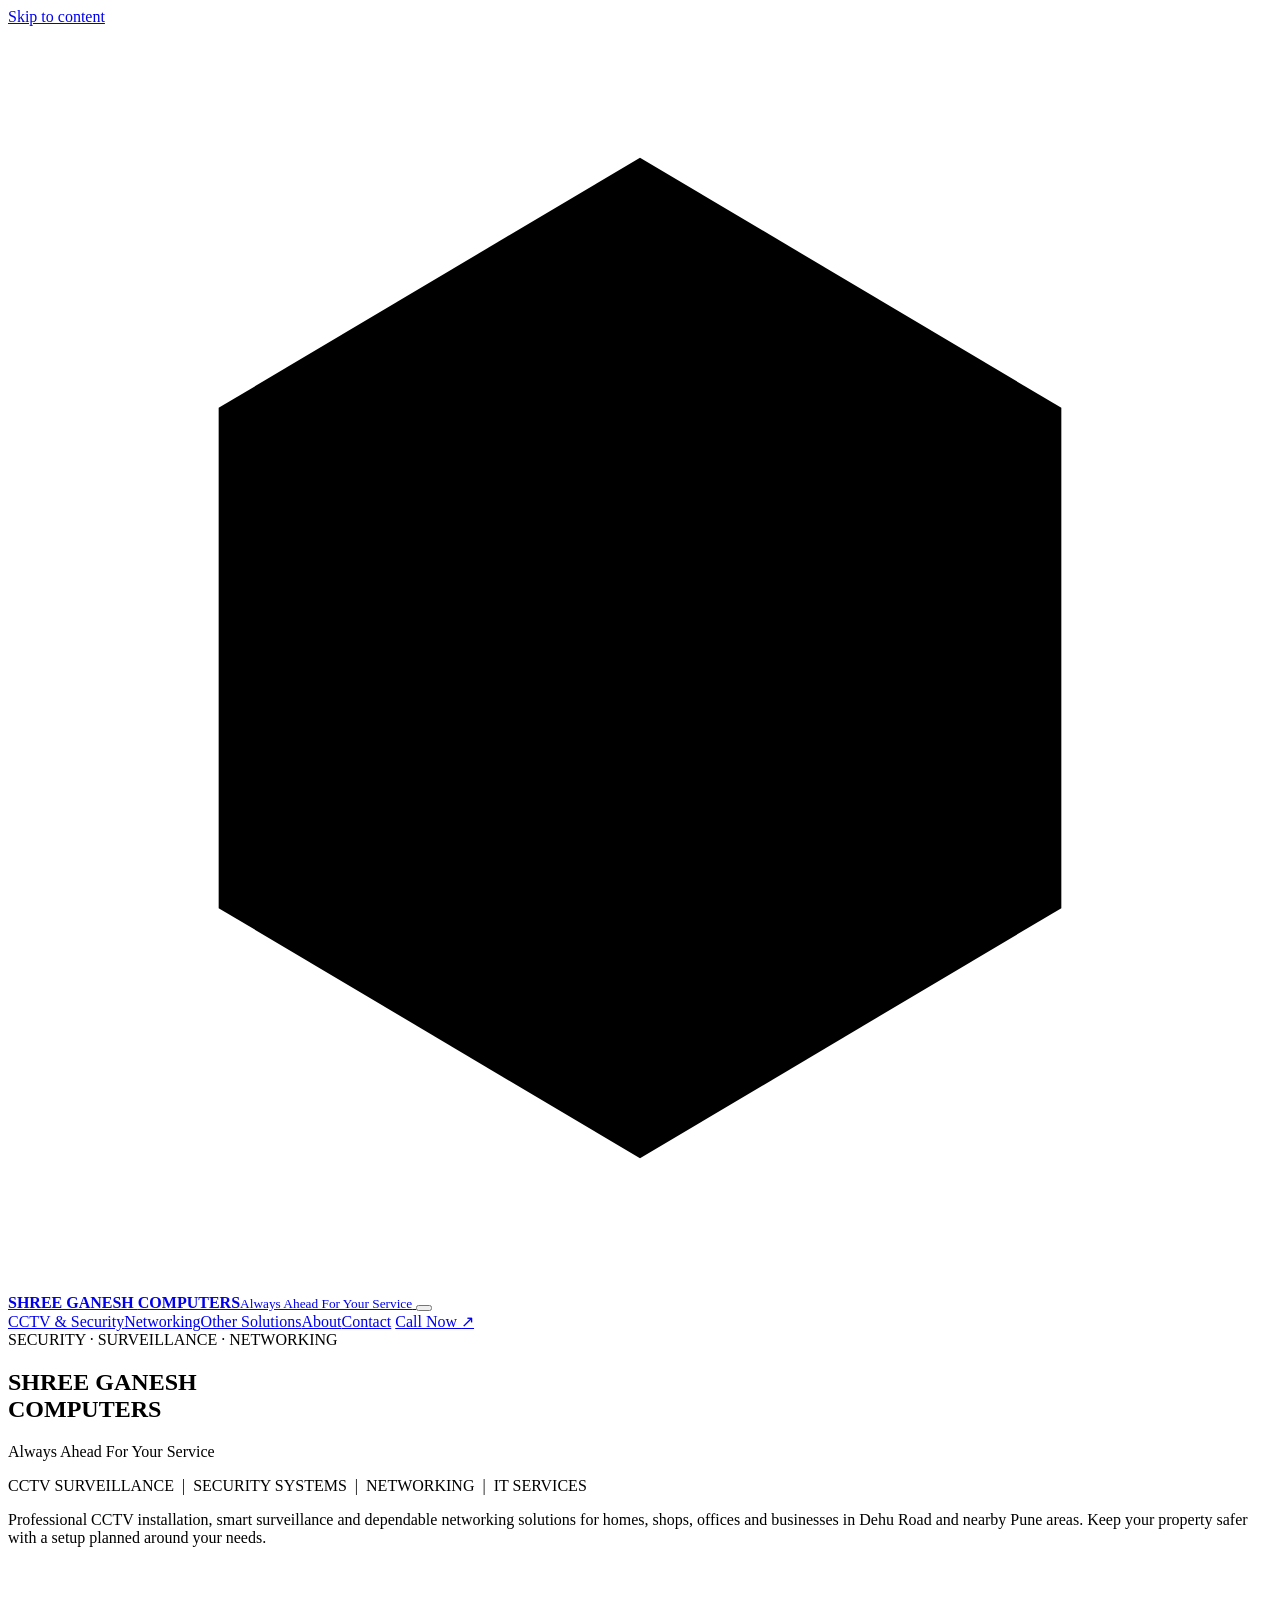
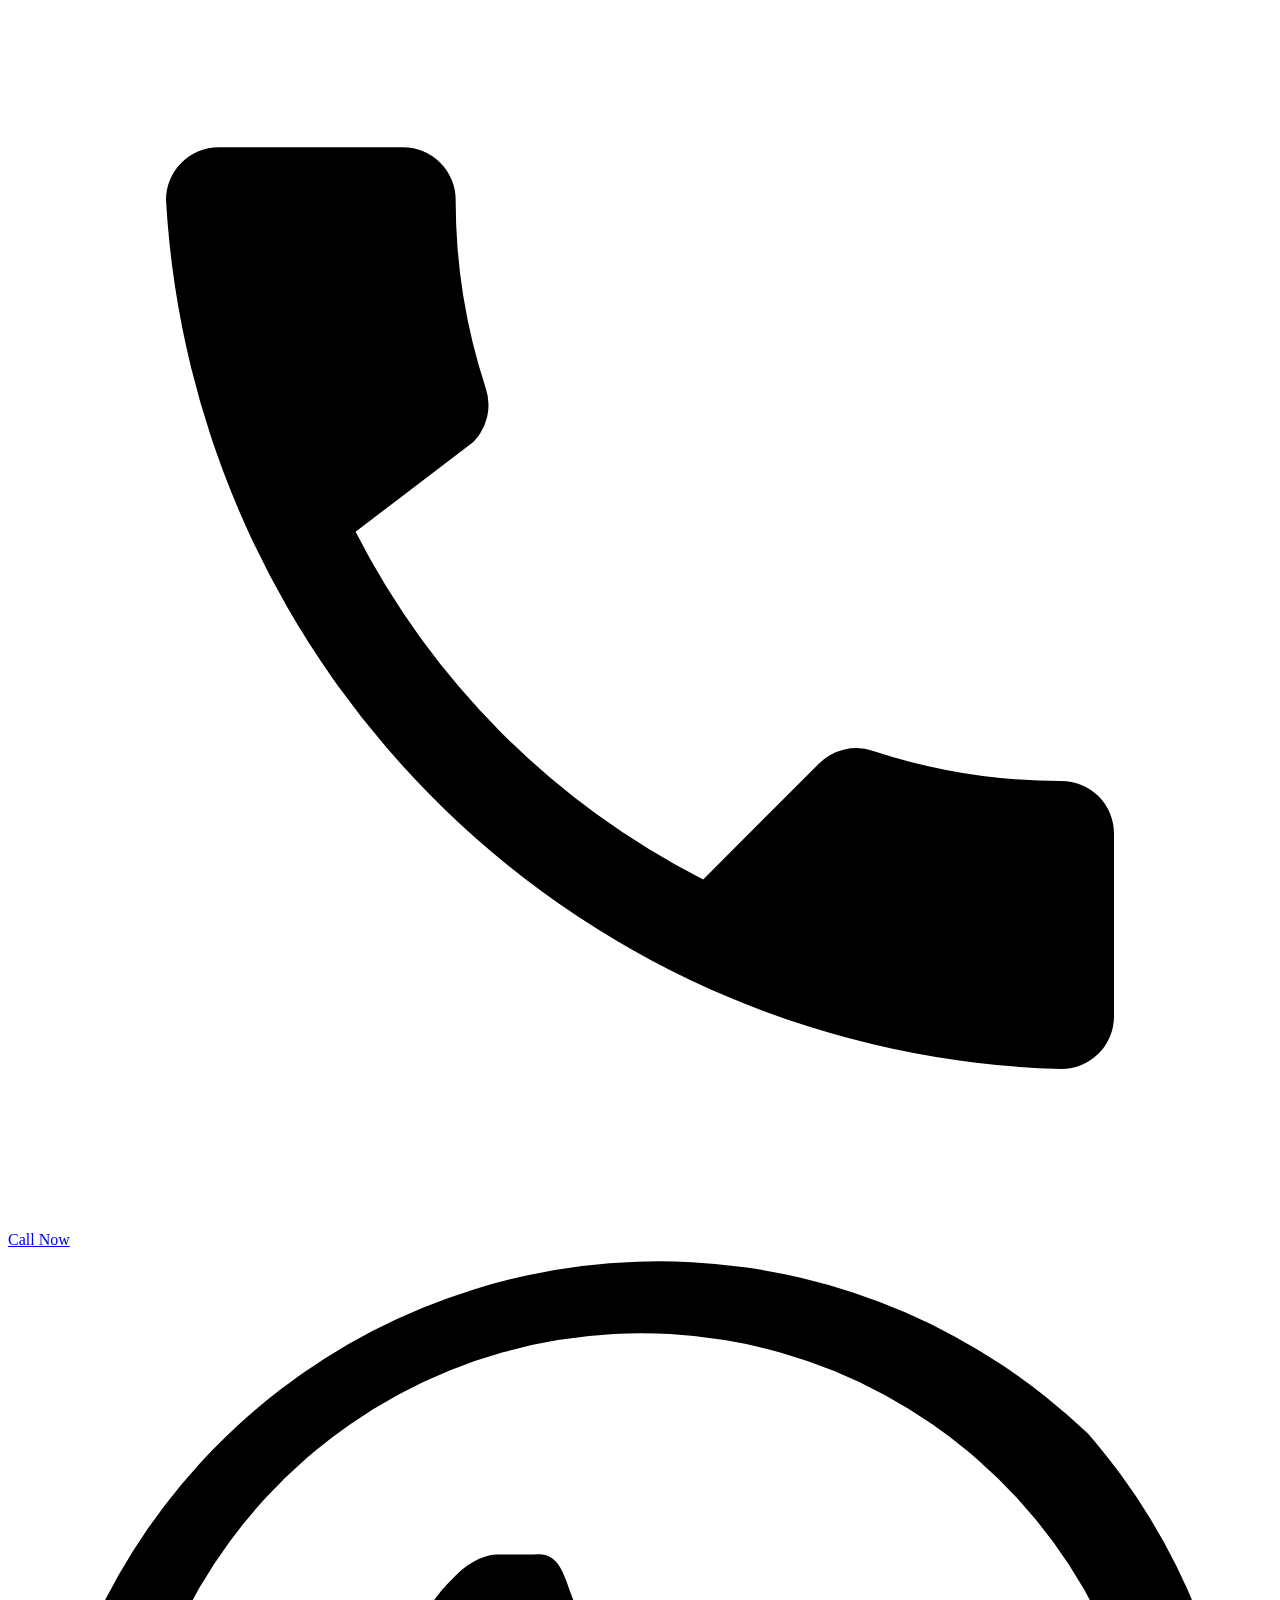
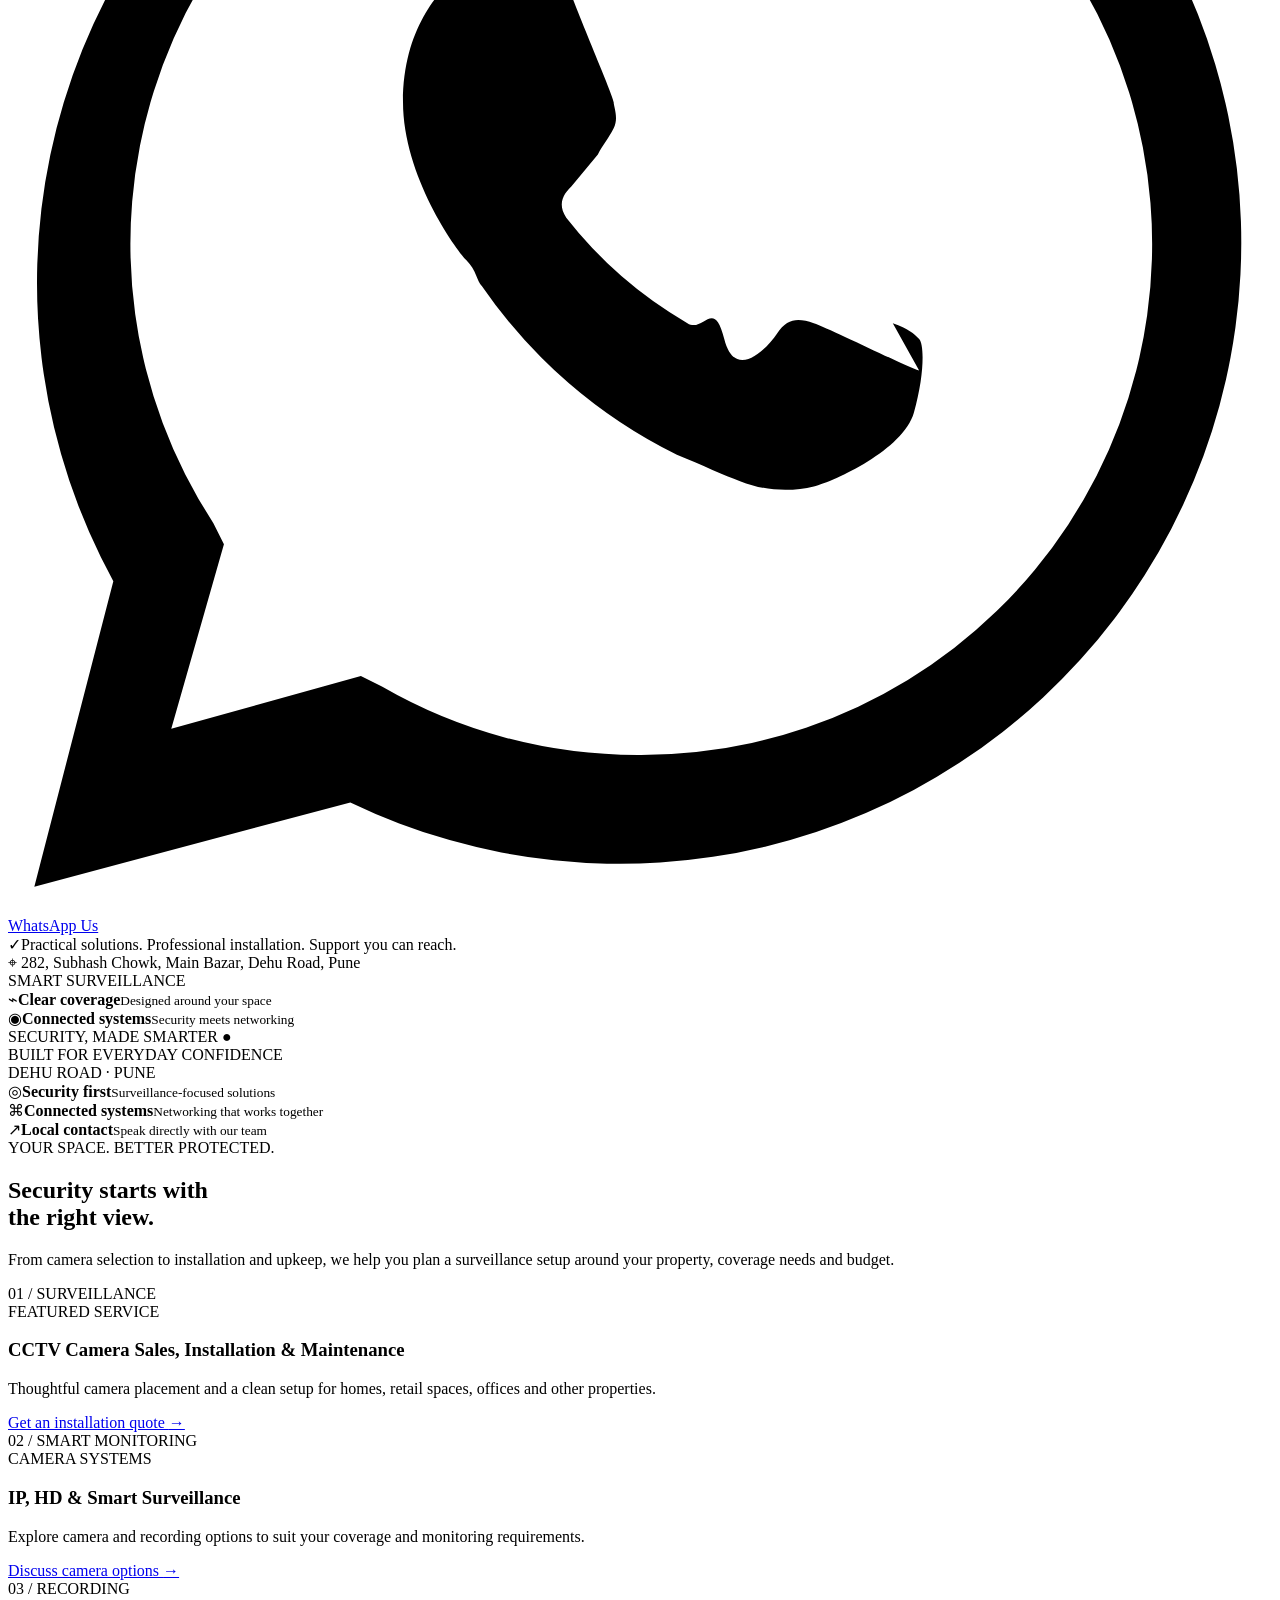
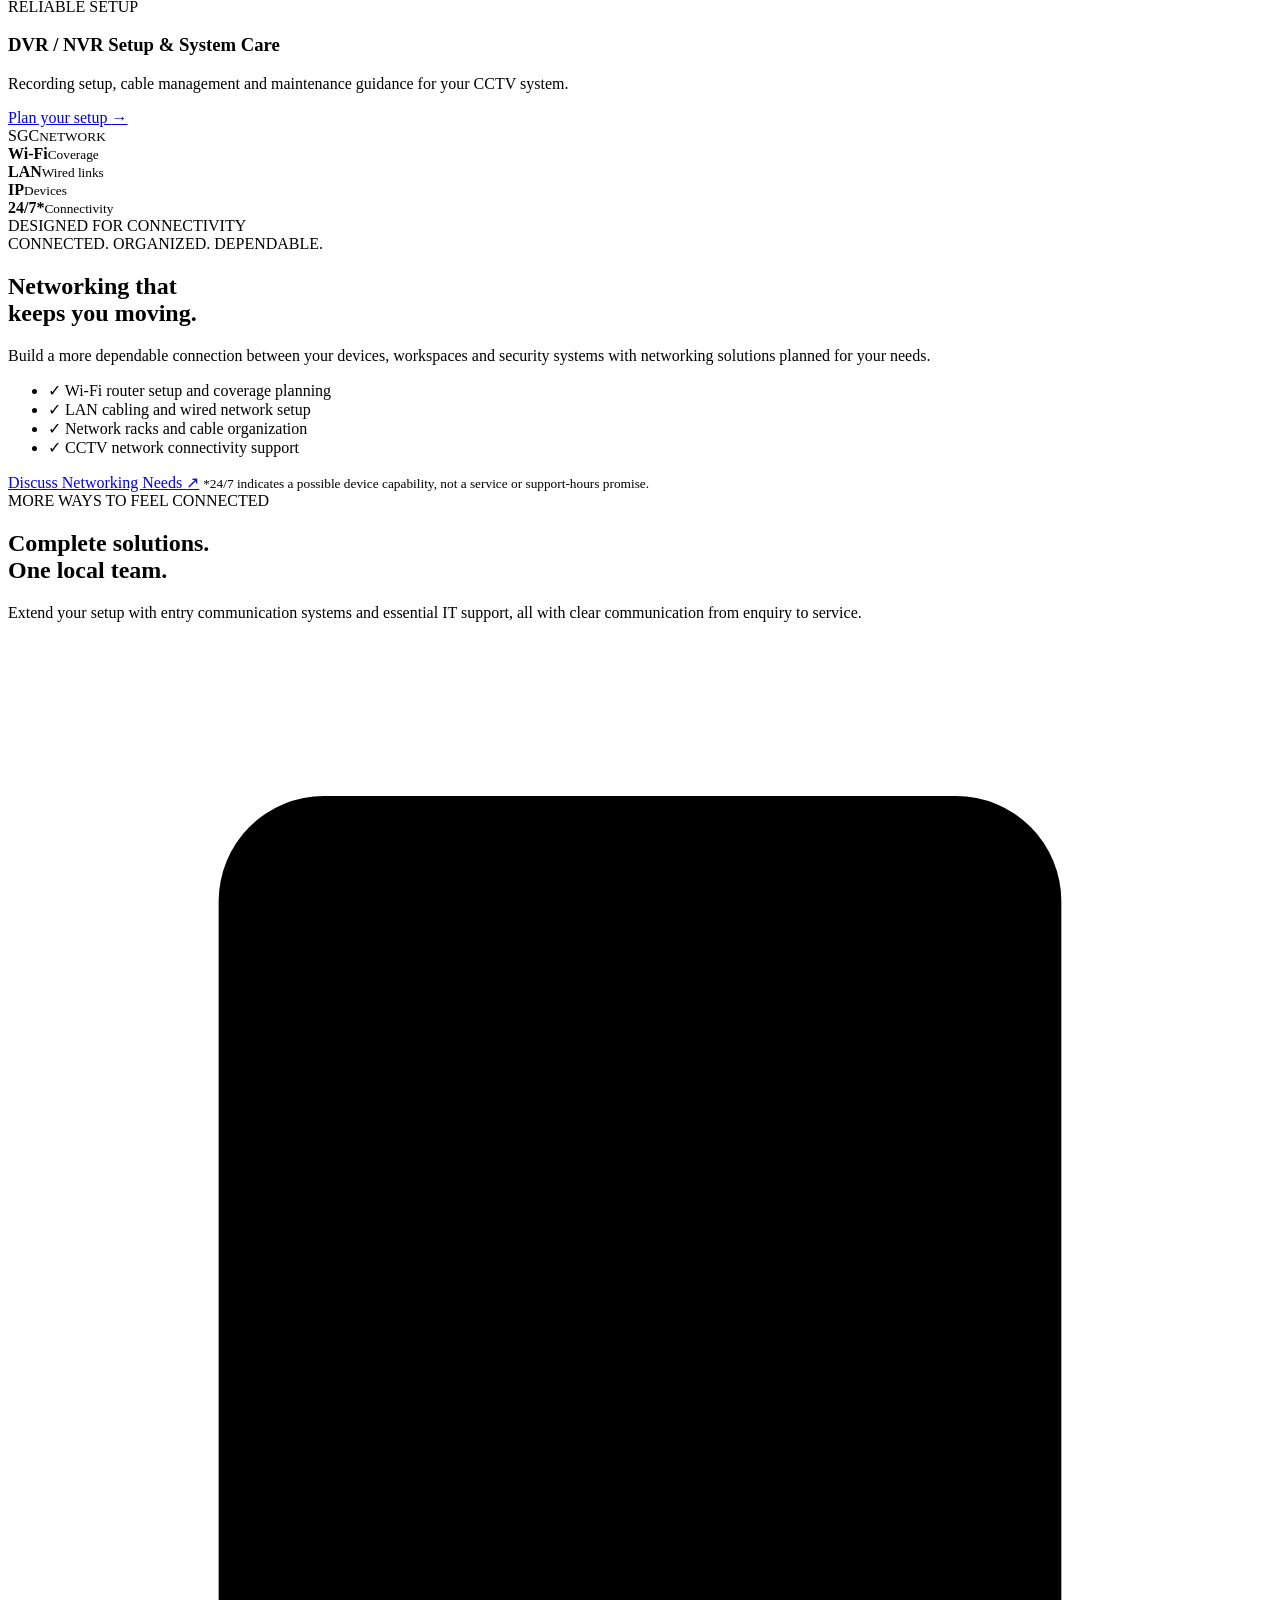
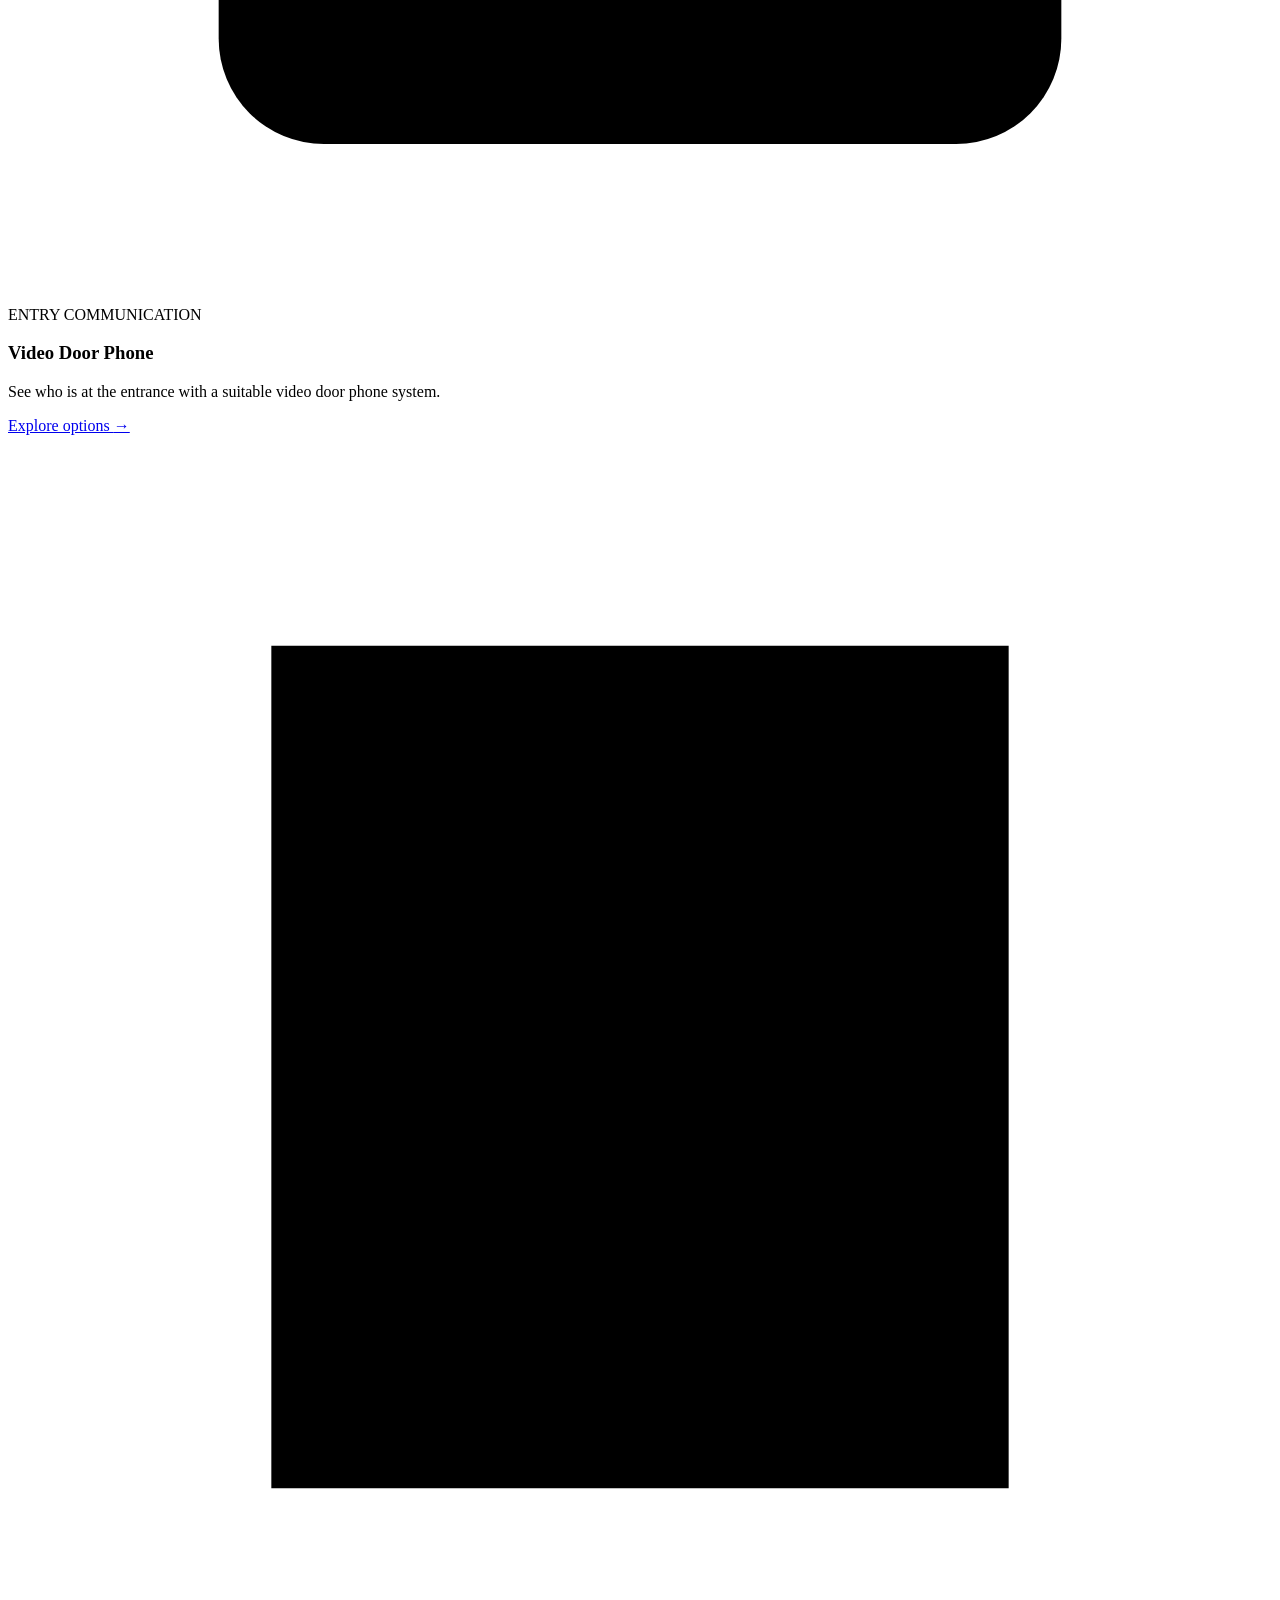
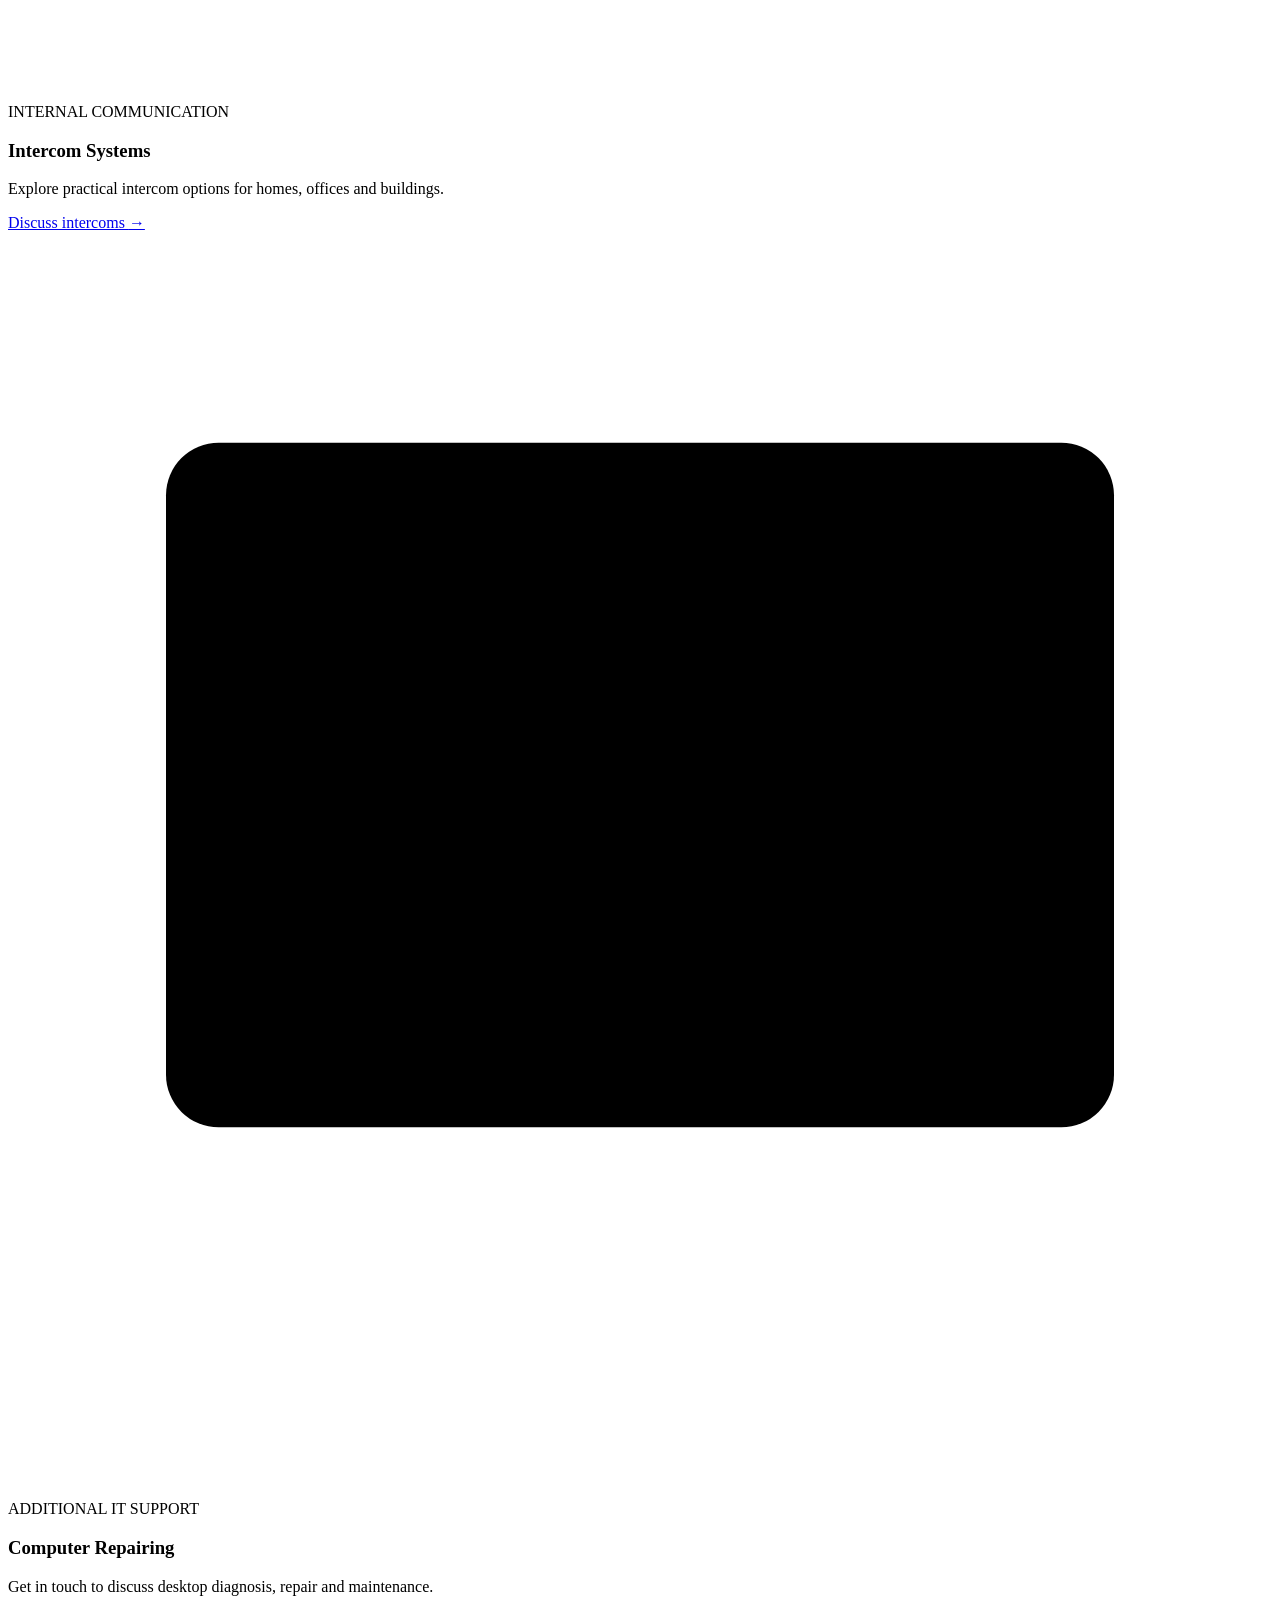
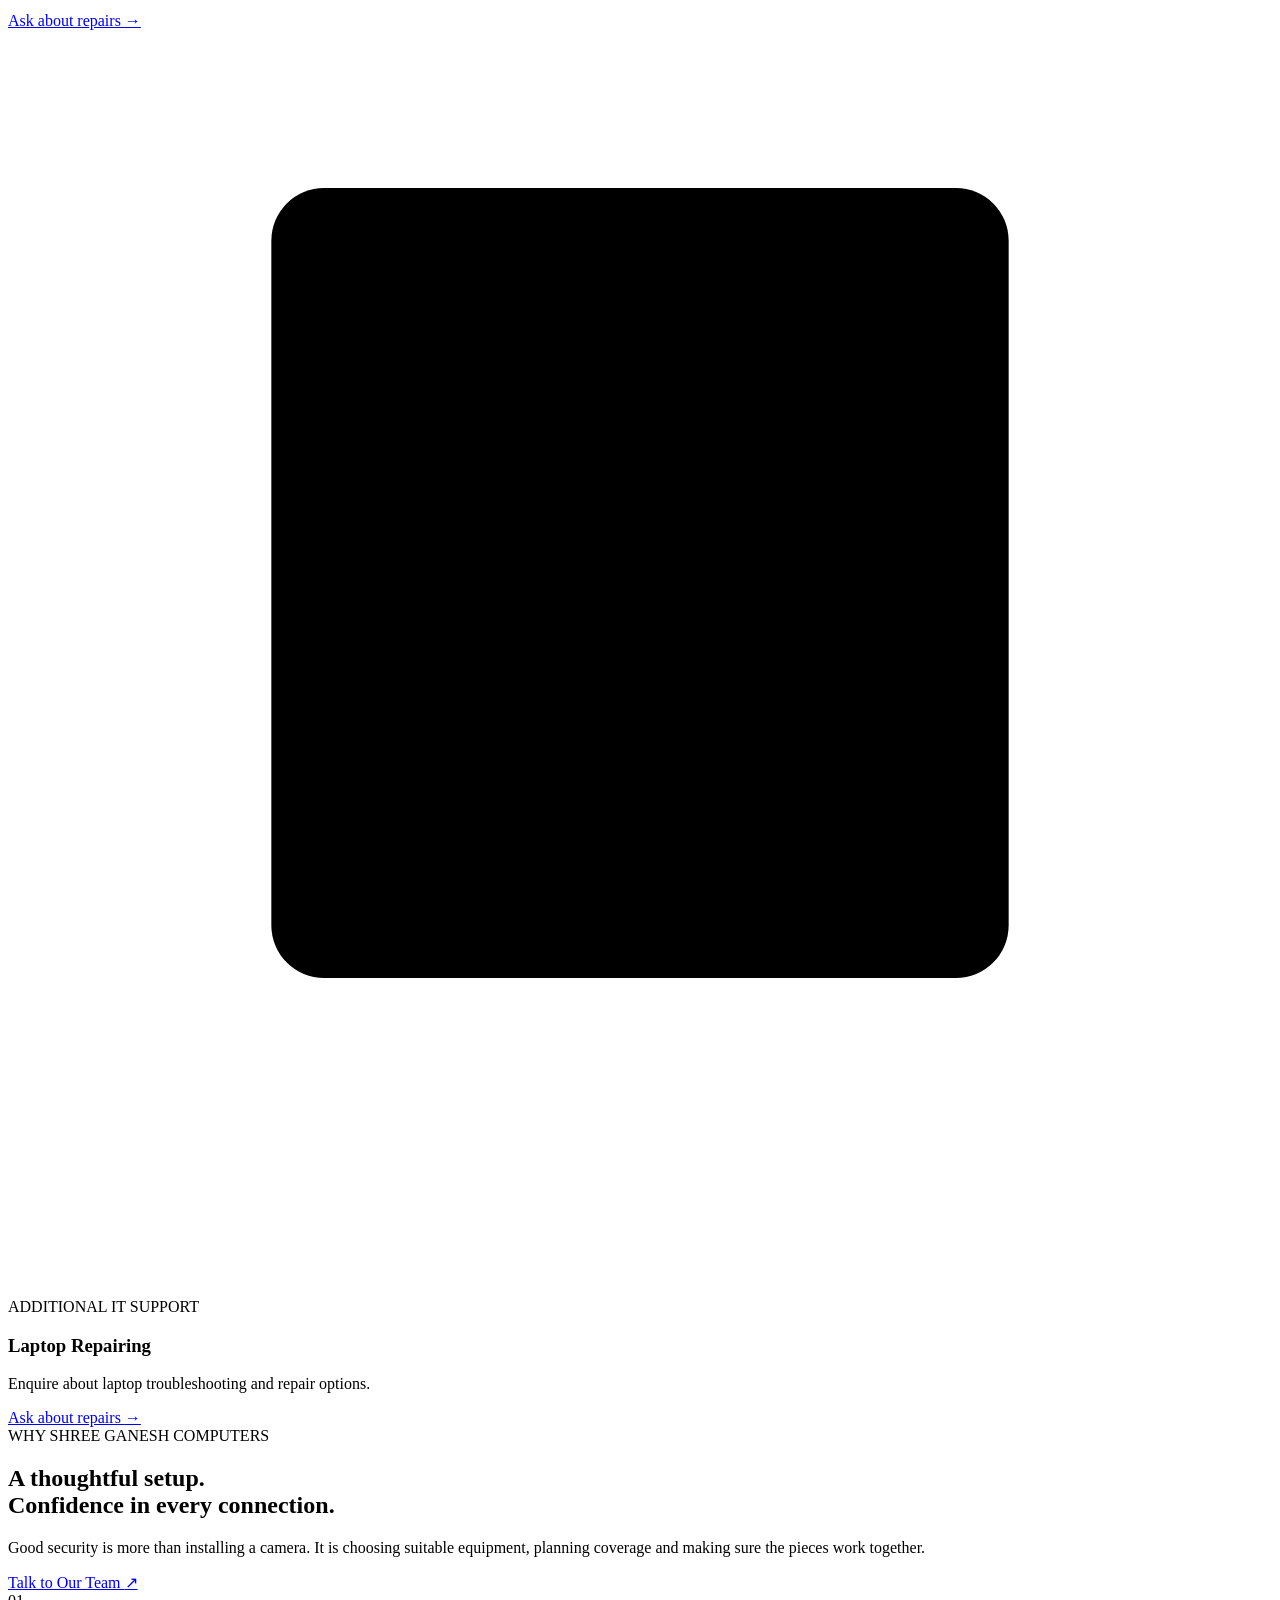
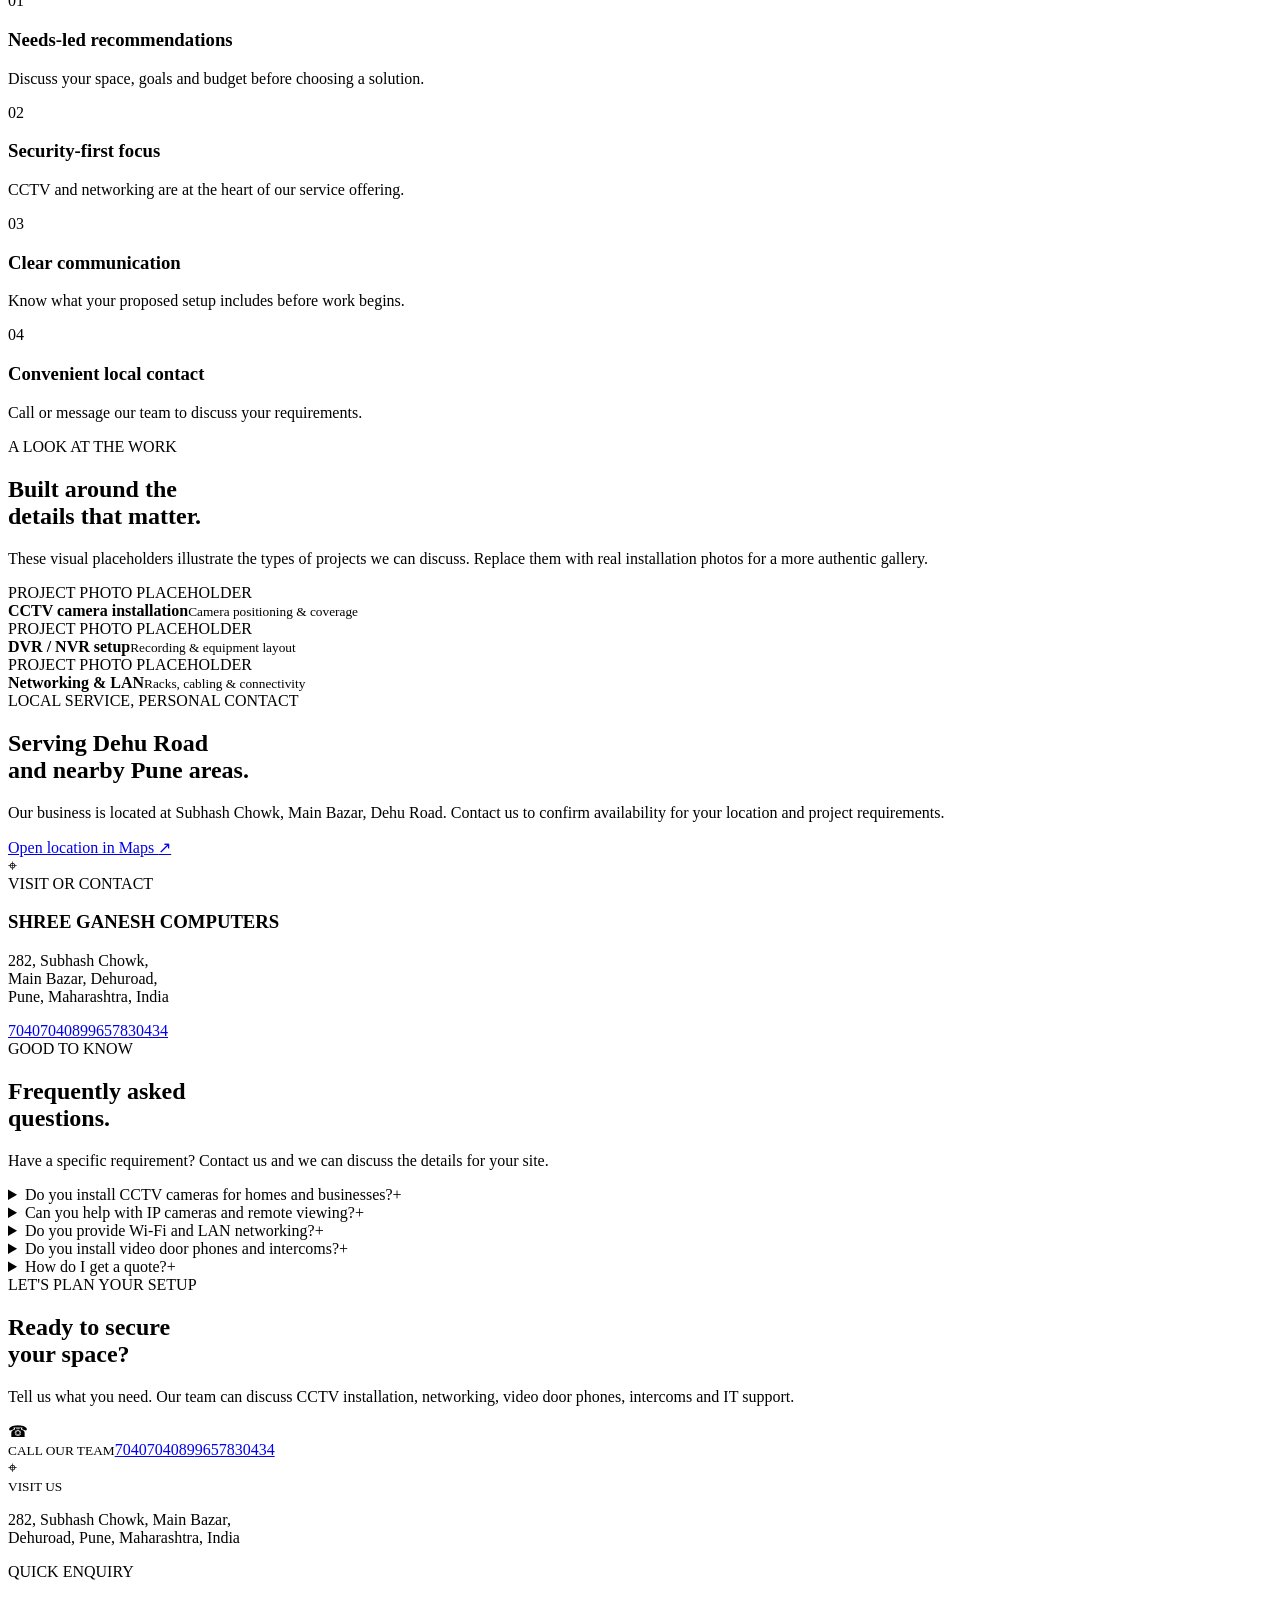
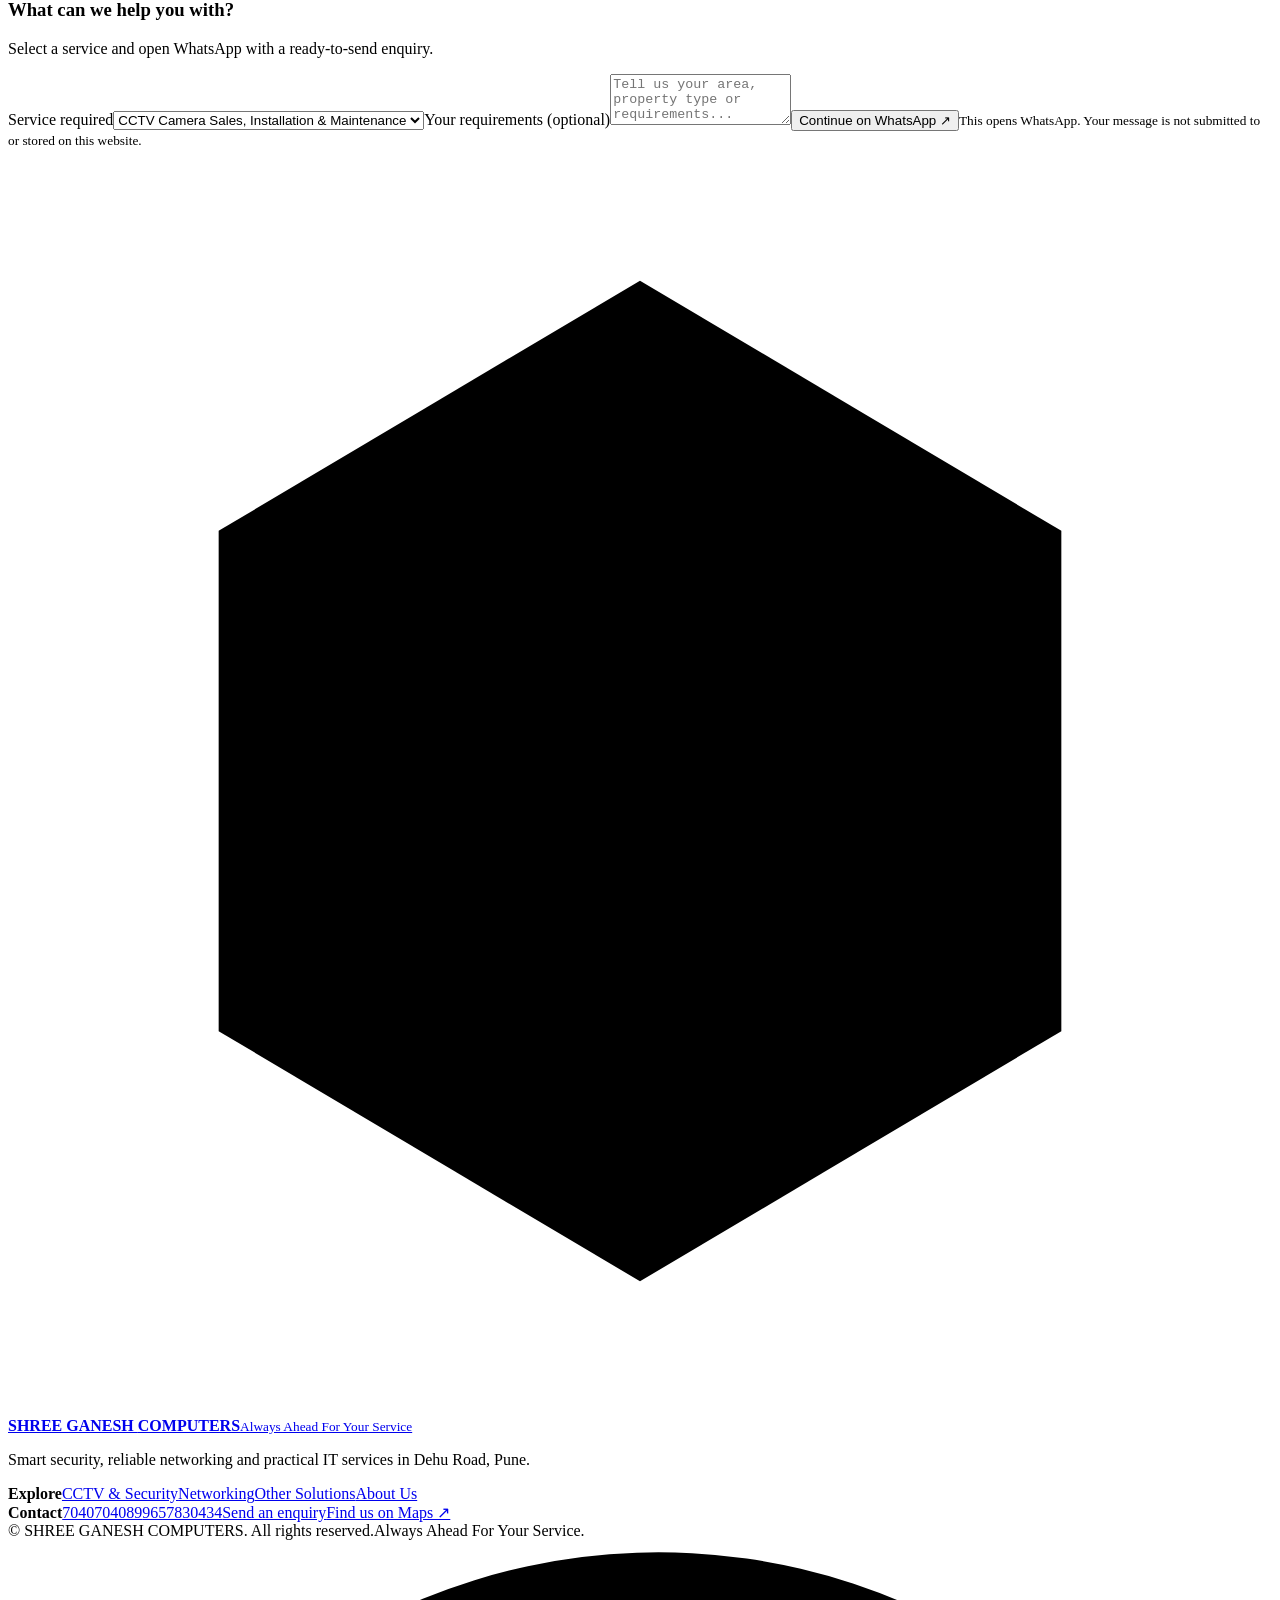
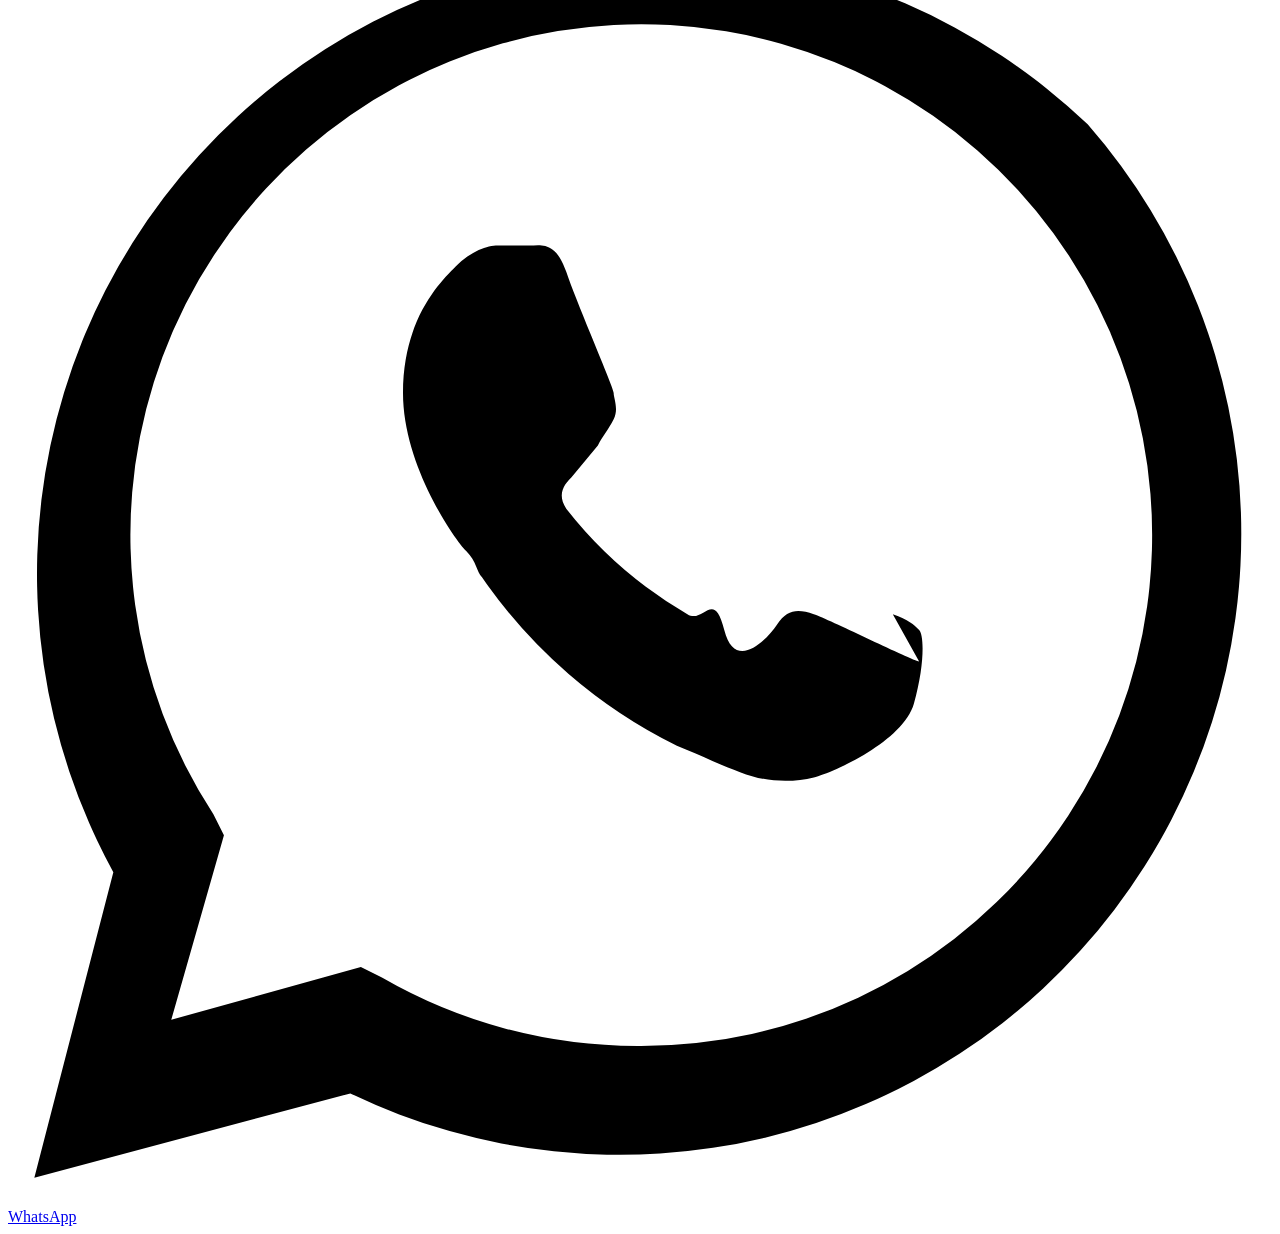
==== commit 7ea3b318: "Add files via upload" ====
--- a/index.html
+++ b/index.html
@@ -1,712 +1,159 @@
-<!DOCTYPE html><html lang="en">
+<!doctype html>
+<html lang="en">
 <head>
-  <meta charset="UTF-8" />
-  <meta name="viewport" content="width=device-width, initial-scale=1.0" />
-  <title>Shree Ganesh Computers | CCTV &amp; Technology Solutions</title>
-  <meta
-    name="description"
-    content="Shree Ganesh Computers provides CCTV security, computer and laptop repair, and networking solutions in Dehu Road, Pune."
-  />
-  <style>
-    :root {
-      --white: #ffffff;
-      --silver: #d9dde1;
-      --light-silver: #f3f4f5;
-      --mid-silver: #aeb5bb;
-      --charcoal: #20252a;
-      --muted: #626a72;
-      --border: #d5d9dd;
-      --shadow: 0 14px 35px rgba(32, 37, 42, 0.12);
-      --radius: 18px;
-    }* {
-  box-sizing: border-box;
-  margin: 0;
-  padding: 0;
-}
-
-html {
-  scroll-behavior: smooth;
-}
-
-body {
-  font-family: Arial, Helvetica, sans-serif;
-  color: var(--charcoal);
-  background: linear-gradient(135deg, #ffffff 0%, #eef0f2 48%, #ffffff 100%);
-  line-height: 1.6;
-}
-
-a {
-  color: inherit;
-  text-decoration: none;
-}
-
-img {
-  display: block;
-  max-width: 100%;
-}
-
-.container {
-  width: min(1160px, calc(100% - 32px));
-  margin: 0 auto;
-}
-
-.top-strip {
-  background: var(--charcoal);
-  color: var(--white);
-  font-size: 0.86rem;
-  padding: 8px 0;
-}
-
-.top-strip .container {
-  display: flex;
-  justify-content: space-between;
-  gap: 16px;
-  flex-wrap: wrap;
-}
-
-header {
-  position: sticky;
-  top: 0;
-  z-index: 20;
-  background: rgba(255, 255, 255, 0.96);
-  border-bottom: 1px solid var(--border);
-  box-shadow: 0 5px 18px rgba(32, 37, 42, 0.08);
-  backdrop-filter: blur(10px);
-}
-
-.nav-wrap {
-  min-height: 86px;
-  display: flex;
-  align-items: center;
-  justify-content: space-between;
-  gap: 24px;
-}
-
-.brand {
-  display: flex;
-  align-items: center;
-  gap: 13px;
-  min-width: 0;
-}
-
-.brand-mark {
-  width: 48px;
-  height: 48px;
-  flex: 0 0 48px;
-  display: grid;
-  place-items: center;
-  border-radius: 50%;
-  color: var(--charcoal);
-  font-weight: 800;
-  background: linear-gradient(145deg, #ffffff, #b9c0c6);
-  border: 1px solid #aeb5bb;
-  box-shadow: inset 0 2px 4px #ffffff, 0 5px 12px rgba(32, 37, 42, 0.16);
-}
-
-.brand h1 {
-  font-size: clamp(1rem, 2vw, 1.35rem);
-  letter-spacing: 0.08em;
-  line-height: 1.2;
-  white-space: nowrap;
-}
-
-.brand p {
-  color: var(--muted);
-  font-size: 0.72rem;
-  letter-spacing: 0.12em;
-  font-weight: 700;
-  margin-top: 3px;
-}
-
-nav {
-  display: flex;
-  align-items: center;
-  gap: 24px;
-  font-size: 0.95rem;
-  font-weight: 700;
-}
-
-nav a {
-  transition: color 0.2s ease;
-}
-
-nav a:hover {
-  color: #707980;
-}
-
-.btn {
-  display: inline-flex;
-  align-items: center;
-  justify-content: center;
-  min-height: 46px;
-  padding: 0 22px;
-  border-radius: 8px;
-  border: 1px solid var(--charcoal);
-  background: var(--charcoal);
-  color: var(--white);
-  font-weight: 700;
-  transition: transform 0.2s ease, box-shadow 0.2s ease, background 0.2s ease;
-}
-
-.btn:hover {
-  transform: translateY(-2px);
-  box-shadow: 0 8px 18px rgba(32, 37, 42, 0.2);
-}
-
-.btn-light {
-  background: rgba(255, 255, 255, 0.92);
-  color: var(--charcoal);
-  border-color: var(--white);
-}
-
-.hero {
-  padding: 28px 0 70px;
-}
-
-.hero-banner {
-  position: relative;
-  min-height: 570px;
-  overflow: hidden;
-  border-radius: var(--radius);
-  background: #c8cdd1;
-  box-shadow: var(--shadow);
-  isolation: isolate;
-}
-
-.hero-banner::before {
-  content: "";
-  position: absolute;
-  inset: 0;
-  z-index: -2;
-  background:
-    linear-gradient(90deg, rgba(20, 24, 28, 0.82) 0%, rgba(20, 24, 28, 0.48) 42%, rgba(20, 24, 28, 0.08) 100%),
-    url("https://images.unsplash.com/photo-1558008258-3256797b43f3?auto=format&fit=crop&w=1800&q=90")
-    center / cover no-repeat;
-  filter: saturate(0.55) contrast(1.05);
-}
-
-.hero-banner::after {
-  content: "";
-  position: absolute;
-  inset: 0;
-  z-index: -1;
-  background: linear-gradient(135deg, rgba(255, 255, 255, 0.2), transparent 42%, rgba(210, 216, 220, 0.18));
-  pointer-events: none;
-}
-
-.hero-content {
-  min-height: 570px;
-  max-width: 650px;
-  display: flex;
-  flex-direction: column;
-  justify-content: center;
-  padding: 56px;
-  color: var(--white);
-}
-
-.eyebrow {
-  color: #e8ecef;
-  font-size: 0.82rem;
-  font-weight: 800;
-  letter-spacing: 0.18em;
-  margin-bottom: 14px;
-}
-
-.hero h2 {
-  max-width: 620px;
-  font-size: clamp(2rem, 5vw, 4.2rem);
-  line-height: 1.05;
-  letter-spacing: -0.03em;
-  margin-bottom: 20px;
-}
-
-.hero p {
-  max-width: 560px;
-  color: #f0f2f3;
-  font-size: clamp(1rem, 2vw, 1.18rem);
-  margin-bottom: 28px;
-}
-
-.hero-actions {
-  display: flex;
-  gap: 12px;
-  flex-wrap: wrap;
-}
-
-section {
-  padding: 76px 0;
-}
-
-.section-heading {
-  max-width: 700px;
-  margin-bottom: 34px;
-}
-
-.section-heading span {
-  color: #737b82;
-  font-size: 0.8rem;
-  font-weight: 800;
-  letter-spacing: 0.16em;
-}
-
-.section-heading h2 {
-  font-size: clamp(1.8rem, 4vw, 2.8rem);
-  line-height: 1.15;
-  margin: 8px 0 12px;
-}
-
-.section-heading p {
-  color: var(--muted);
-}
-
-.about-grid,
-.contact-grid {
-  display: grid;
-  grid-template-columns: 1fr 1fr;
-  gap: 28px;
-  align-items: stretch;
-}
-
-.panel,
-.service-card,
-.contact-card {
-  background: linear-gradient(145deg, #ffffff, #eef0f2);
-  border: 1px solid var(--border);
-  border-radius: var(--radius);
-  box-shadow: 0 10px 25px rgba(32, 37, 42, 0.07);
-}
-
-.panel {
-  padding: 32px;
-}
-
-.panel h3 {
-  font-size: 1.45rem;
-  margin-bottom: 14px;
-}
-
-.panel p {
-  color: var(--muted);
-}
-
-.details {
-  display: grid;
-  gap: 16px;
-  margin-top: 24px;
-}
-
-.detail {
-  display: flex;
-  gap: 14px;
-  align-items: flex-start;
-}
-
-.detail-icon {
-  width: 38px;
-  height: 38px;
-  flex: 0 0 38px;
-  display: grid;
-  place-items: center;
-  border-radius: 10px;
-  background: linear-gradient(145deg, #ffffff, #c5cbd0);
-  border: 1px solid var(--mid-silver);
-  font-weight: 800;
-}
-
-.detail strong {
-  display: block;
-  margin-bottom: 2px;
-}
-
-.detail span,
-.detail a {
-  color: var(--muted);
-}
-
-.services-grid {
-  display: grid;
-  grid-template-columns: repeat(3, 1fr);
-  gap: 20px;
-}
-
-.service-card {
-  padding: 28px;
-  transition: transform 0.2s ease, box-shadow 0.2s ease;
-}
-
-.service-card:hover {
-  transform: translateY(-5px);
-  box-shadow: var(--shadow);
-}
-
-.service-number {
-  color: #7b838a;
-  font-size: 0.8rem;
-  font-weight: 800;
-  letter-spacing: 0.12em;
-}
-
-.service-card h3 {
-  margin: 18px 0 10px;
-  font-size: 1.25rem;
-}
-
-.service-card p {
-  color: var(--muted);
-}
-
-.contact-card {
-  padding: 32px;
-}
-
-.contact-card h3 {
-  margin-bottom: 12px;
-  font-size: 1.5rem;
-}
-
-.contact-card p {
-  color: var(--muted);
-  margin-bottom: 22px;
-}
-
-form {
-  display: grid;
-  gap: 14px;
-}
-
-input,
-textarea {
-  width: 100%;
-  border: 1px solid var(--border);
-  border-radius: 8px;
-  padding: 14px 15px;
-  font: inherit;
-  color: var(--charcoal);
-  background: var(--white);
-  outline: none;
-}
-
-input:focus,
-textarea:focus {
-  border-color: #7d858c;
-  box-shadow: 0 0 0 3px rgba(125, 133, 140, 0.14);
-}
-
-textarea {
-  min-height: 130px;
-  resize: vertical;
-}
-
-footer {
-  padding: 28px 0;
-  background: var(--charcoal);
-  color: var(--white);
-}
-
-.footer-wrap {
-  display: flex;
-  justify-content: space-between;
-  gap: 18px;
-  flex-wrap: wrap;
-  font-size: 0.9rem;
-}
-
-.footer-wrap span {
-  color: #cbd0d4;
-}
-
-@media (max-width: 850px) {
-  .nav-wrap {
-    align-items: flex-start;
-    flex-direction: column;
-    padding: 16px 0;
+  <meta charset="utf-8">
+  <meta name="viewport" content="width=device-width, initial-scale=1">
+  <meta name="theme-color" content="#f4f6f8">
+  <title>SHREE GANESH COMPUTERS | CCTV Installation & Networking in Dehu Road, Pune</title>
+  <meta name="description" content="Professional CCTV camera installation, smart surveillance, networking, Wi-Fi, video door phone and intercom solutions in Dehu Road and nearby Pune areas. Contact Shree Ganesh Computers.">
+  <meta name="robots" content="index,follow">
+  <meta property="og:title" content="SHREE GANESH COMPUTERS — Smart Security. Reliable Networking.">
+  <meta property="og:description" content="CCTV surveillance, networking and security system solutions in Dehu Road, Pune.">
+  <meta property="og:type" content="website">
+  <link rel="icon" href="assets/favicon.svg" type="image/svg+xml">
+  <link rel="stylesheet" href="styles.css">
+  <script type="application/ld+json">
+  {
+    "@context":"https://schema.org",
+    "@type":"LocalBusiness",
+    "name":"SHREE GANESH COMPUTERS",
+    "description":"CCTV surveillance, security systems, networking and IT services.",
+    "telephone":["+917040704089","+919657830434"],
+    "address":{
+      "@type":"PostalAddress",
+      "streetAddress":"282, Subhash Chowk, Main Bazar, Dehuroad",
+      "addressLocality":"Pune",
+      "addressRegion":"Maharashtra",
+      "addressCountry":"IN"
+    },
+    "slogan":"Always Ahead For Your Service"
   }
-
-  nav {
-    width: 100%;
-    justify-content: space-between;
-    gap: 10px;
-    flex-wrap: wrap;
-  }
-
-  .hero-banner,
-  .hero-content {
-    min-height: 520px;
-  }
-
-  .hero-content {
-    padding: 34px;
-  }
-
-  .about-grid,
-  .contact-grid {
-    grid-template-columns: 1fr;
-  }
-
-  .services-grid {
-    grid-template-columns: repeat(2, 1fr);
-  }
-}
-
-@media (max-width: 560px) {
-  .top-strip .container {
-    display: block;
-    text-align: center;
-  }
-
-  .top-strip .container div + div {
-    margin-top: 3px;
-  }
-
-  .brand {
-    width: 100%;
-  }
-
-  .brand h1 {
-    font-size: 0.92rem;
-  }
-
-  .brand p {
-    font-size: 0.62rem;
-  }
-
-  nav {
-    font-size: 0.82rem;
-  }
-
-  nav .btn {
-    min-height: 40px;
-    padding: 0 13px;
-  }
-
-  .hero {
-    padding-top: 16px;
-  }
-
-  .hero-banner {
-    min-height: 560px;
-    border-radius: 12px;
-  }
-
-  .hero-banner::before {
-    background:
-      linear-gradient(180deg, rgba(20, 24, 28, 0.2) 0%, rgba(20, 24, 28, 0.82) 62%, rgba(20, 24, 28, 0.94) 100%),
-      url("https://images.unsplash.com/photo-1558008258-3256797b43f3?auto=format&fit=crop&w=1000&q=90")
-      center / cover no-repeat;
-  }
-
-  .hero-content {
-    min-height: 560px;
-    justify-content: flex-end;
-    padding: 25px;
-  }
-
-  .hero h2 {
-    font-size: 2.15rem;
-  }
-
-  section {
-    padding: 56px 0;
-  }
-
-  .services-grid {
-    grid-template-columns: 1fr;
-  }
-
-  .panel,
-  .contact-card,
-  .service-card {
-    padding: 24px;
-  }
-}
-
-  </style>
+  </script>
 </head>
 <body>
-  <div class="top-strip">
-    <div class="container">
-      <div>282, Subhash Chowk, Main Bazar, Dehu Road, Pune</div>
-      <div>
-        <a href="tel:7040704089">7040704089</a>
-        &nbsp;|&nbsp;
-        <a href="tel:9657830434">9657830434</a>
-      </div>
+  <a class="skip-link" href="#main">Skip to content</a>
+  <header class="site-header" id="top">
+    <div class="container header-inner">
+      <a class="brand" href="#top" aria-label="Shree Ganesh Computers home">
+        <span class="brand-mark" aria-hidden="true">
+          <svg viewBox="0 0 48 48"><path d="M8 14.5 24 5l16 9.5v19L24 43 8 33.5z"/><path d="M15 20h18v12H15z"/><path d="m20 20 4-5 4 5"/><circle cx="24" cy="26" r="3"/></svg>
+        </span>
+        <span class="brand-copy"><strong>SHREE GANESH <b>COMPUTERS</b></strong><small>Always Ahead For Your Service</small></span>
+      </a>
+      <button class="menu-toggle" aria-label="Open navigation menu" aria-expanded="false" aria-controls="primary-nav"><span></span><span></span><span></span></button>
+      <nav class="nav" id="primary-nav" aria-label="Main navigation">
+        <a href="#cctv">CCTV & Security</a><a href="#networking">Networking</a><a href="#solutions">Other Solutions</a><a href="#about">About</a><a href="#contact">Contact</a>
+        <a class="nav-cta" href="tel:+917040704089">Call Now <span aria-hidden="true">↗</span></a>
+      </nav>
     </div>
-  </div>  <header>
-    <div class="container nav-wrap">
-      <a class="brand" href="#home" aria-label="Shree Ganesh Computers home">
-        <div class="brand-mark">SG</div>
-        <div>
-          <h1>SHREE GANESH COMPUTERS</h1>
-          <p>ALWAYS AHEAD FOR YOUR SERVICE</p>
+  </header>
+
+  <main id="main">
+    <section class="hero">
+      <div class="hero-grid container">
+        <div class="hero-copy">
+          <div class="eyebrow"><span class="status-dot"></span> SECURITY · SURVEILLANCE · NETWORKING</div>
+          <h1 class="hero-brand-title">SHREE GANESH<br><span>COMPUTERS</span></h1><div class="hero-slogan">Always Ahead For Your Service</div><p class="hero-service-line">CCTV SURVEILLANCE&nbsp; | &nbsp;SECURITY SYSTEMS&nbsp; | &nbsp;NETWORKING&nbsp; | &nbsp;IT SERVICES</p>
+          <p class="hero-lede">Professional CCTV installation, smart surveillance and dependable networking solutions for homes, shops, offices and businesses in Dehu Road and nearby Pune areas. Keep your property safer with a setup planned around your needs.</p>
+          <div class="hero-actions">
+            <a class="button button-primary" href="tel:+917040704089"><svg viewBox="0 0 24 24" aria-hidden="true"><path d="M6.6 10.8a15.1 15.1 0 0 0 6.6 6.6l2.2-2.2a1 1 0 0 1 1.03-.24 11.4 11.4 0 0 0 3.57.57 1 1 0 0 1 1 1V20a1 1 0 0 1-1 1A17.5 17.5 0 0 1 3 4.5a1 1 0 0 1 1-1h3.5a1 1 0 0 1 1 1 11.4 11.4 0 0 0 .57 3.57 1 1 0 0 1-.24 1.03z"/></svg> Call Now</a>
+            <a class="button button-light" href="https://wa.me/917040704089?text=Hello%20Shree%20Ganesh%20Computers%2C%20I%20would%20like%20a%20CCTV%20installation%20quote." target="_blank" rel="noopener"><svg viewBox="0 0 24 24" aria-hidden="true"><path d="M20.5 3.5A11.8 11.8 0 0 0 2 17.7L.5 23.5l6-1.6A11.8 11.8 0 0 0 20.5 3.5ZM12 21a9.7 9.7 0 0 1-4.9-1.3l-.4-.2-3.6 1 1-3.5-.2-.4A9.7 9.7 0 1 1 12 21Zm5.3-7.3c-.3-.1-1.7-.8-2-.9s-.5-.1-.7.2-.8.9-1 .1-.4-.1-.7-.3a8 8 0 0 1-2.3-2c-.2-.3 0-.5.1-.6l.5-.6c.1-.2.2-.3.3-.5s0-.4 0-.5-.7-1.7-.9-2.3c-.2-.6-.5-.5-.7-.5h-.6c-.2 0-.5.1-.8.4s-1 1-1 2.4 1 2.8 1.2 3 .2.4.3.5a9.7 9.7 0 0 0 3.7 3.2c.5.2.9.4 1.2.5.5.2 1 .2 1.4.1.4-.1 1.7-.7 1.9-1.4s.2-1.3.1-1.4-.2-.2-.5-.3Z"/></svg> WhatsApp Us</a>
+          </div>
+          <div class="hero-proof"><span class="proof-icon">✓</span><span>Practical solutions. Professional installation. Support you can reach.</span></div>
+          <div class="hero-location"><span>⌖</span> 282, Subhash Chowk, Main Bazar, Dehu Road, Pune</div>
         </div>
-      </a>  <nav aria-label="Main navigation">
-    <a href="#home">Home</a>
-    <a href="#about">About</a>
-    <a href="#services">Services</a>
-    <a href="#contact">Contact</a>
-    <a class="btn" href="#contact">Get a Quote</a>
-  </nav>
-</div>
-
-  </header>  <main>
-    <section class="hero" id="home">
-      <div class="container">
-        <div class="hero-banner">
-          <div class="hero-content">
-            <div class="eyebrow">SECURITY • TECHNOLOGY • SERVICE</div>
-            <h2>ADVANCED CCTV SECURITY &amp; TECHNOLOGY SOLUTIONS</h2>
-            <p>CCTV • Computer &amp; Laptop Repair • Networking Solutions</p>
-            <div class="hero-actions">
-              <a class="btn btn-light" href="#contact">Get a Quote</a>
-              <a class="btn" href="tel:7040704089">Call Now</a>
-            </div>
+        <div class="hero-visual" aria-label="Illustration of a modern CCTV security camera and surveillance interface" role="img">
+          <div class="visual-orbit orbit-one"></div><div class="visual-orbit orbit-two"></div>
+          <div class="visual-label label-top"><span class="tiny-pulse"></span> SMART SURVEILLANCE</div>
+          <div class="camera-stage">
+            <div class="camera-arm"></div><div class="camera-body"><div class="camera-top"></div><div class="camera-lens"><i></i></div><div class="camera-side"></div><div class="camera-seam"></div></div>
+            <div class="camera-shadow"></div>
           </div>
+          <div class="visual-panel panel-left"><span class="panel-icon">⌁</span><span><b>Clear coverage</b><small>Designed around your space</small></span></div>
+          <div class="visual-panel panel-right"><span class="signal-icon">◉</span><span><b>Connected systems</b><small>Security meets networking</small></span></div>
+          <div class="visual-label label-bottom">SECURITY, MADE SMARTER <span>●</span></div>
         </div>
       </div>
-    </section><section id="about">
-  <div class="container">
-    <div class="section-heading">
-      <span>ABOUT US</span>
-      <h2>Reliable technology support for your home and business.</h2>
-      <p>
-        Shree Ganesh Computers is focused on practical, dependable CCTV,
-        computer, laptop, and networking solutions with service that stays
-        ahead of your needs.
-      </p>
-    </div>
+      <div class="hero-bottom container"><span>BUILT FOR EVERYDAY CONFIDENCE</span><div class="hero-bottom-line"></div><span>DEHU ROAD · PUNE</span></div>
+    </section>
 
-    <div class="about-grid">
-      <div class="panel">
-        <h3>Professional. Responsive. Trusted.</h3>
-        <p>
-          From security camera requirements to everyday computer support,
-          we help you choose and maintain solutions that work smoothly.
-          Our approach is simple: clear guidance, quality service, and
-          attention to every detail.
-        </p>
+    <section class="trust-strip">
+      <div class="container trust-grid">
+        <div><span class="trust-symbol">◎</span><span><b>Security first</b><small>Surveillance-focused solutions</small></span></div>
+        <div><span class="trust-symbol">⌘</span><span><b>Connected systems</b><small>Networking that works together</small></span></div>
+        <div><span class="trust-symbol">↗</span><span><b>Local contact</b><small>Speak directly with our team</small></span></div>
       </div>
+    </section>
 
-      <div class="panel">
-        <h3>Visit or contact us</h3>
-        <div class="details">
-          <div class="detail">
-            <div class="detail-icon">A</div>
-            <div>
-              <strong>Address</strong>
-              <span>282, Subhash Chowk, Main Bazar, Dehu Road, Pune</span>
-            </div>
-          </div>
-          <div class="detail">
-            <div class="detail-icon">P</div>
-            <div>
-              <strong>Phone</strong>
-              <a href="tel:7040704089">7040704089</a><br />
-              <a href="tel:9657830434">9657830434</a>
-            </div>
-          </div>
+    <section class="section section-white" id="cctv">
+      <div class="container">
+        <div class="section-heading"><div><div class="eyebrow">YOUR SPACE. BETTER PROTECTED.</div><h2>Security starts with<br><span>the right view.</span></h2></div><p>From camera selection to installation and upkeep, we help you plan a surveillance setup around your property, coverage needs and budget.</p></div>
+        <div class="service-feature-grid">
+          <article class="feature-card feature-main"><div class="feature-art cctv-art"><div class="art-grid"></div><div class="mini-camera"><i></i></div><span class="art-caption">01 / SURVEILLANCE</span></div><div class="feature-content"><span class="card-kicker">FEATURED SERVICE</span><h3>CCTV Camera Sales, Installation & Maintenance</h3><p>Thoughtful camera placement and a clean setup for homes, retail spaces, offices and other properties.</p><a class="text-link" href="#contact">Get an installation quote <span>→</span></a></div></article>
+          <article class="feature-card"><div class="feature-art ip-art"><div class="radar-ring"></div><div class="ip-camera"><i></i></div><span class="art-caption">02 / SMART MONITORING</span></div><div class="feature-content"><span class="card-kicker">CAMERA SYSTEMS</span><h3>IP, HD & Smart Surveillance</h3><p>Explore camera and recording options to suit your coverage and monitoring requirements.</p><a class="text-link" href="#contact">Discuss camera options <span>→</span></a></div></article>
+          <article class="feature-card"><div class="feature-art recorder-art"><div class="rack-unit"><span></span><span></span><span></span></div><div class="rack-lights"><i></i><i></i><i></i></div><span class="art-caption">03 / RECORDING</span></div><div class="feature-content"><span class="card-kicker">RELIABLE SETUP</span><h3>DVR / NVR Setup & System Care</h3><p>Recording setup, cable management and maintenance guidance for your CCTV system.</p><a class="text-link" href="#contact">Plan your setup <span>→</span></a></div></article>
         </div>
       </div>
-    </div>
-  </div>
-</section>
+    </section>
 
-<section id="services">
-  <div class="container">
-    <div class="section-heading">
-      <span>OUR SERVICES</span>
-      <h2>Complete support for your technology needs.</h2>
-      <p>
-        Explore our core services designed to keep your security and
-        technology systems dependable.
-      </p>
-    </div>
-
-    <div class="services-grid">
-      <article class="service-card">
-        <div class="service-number">01 / SECURITY</div>
-        <h3>CCTV Security Solutions</h3>
-        <p>
-          Professional CCTV solutions to help you monitor and protect your
-          property with confidence.
-        </p>
-      </article>
-
-      <article class="service-card">
-        <div class="service-number">02 / REPAIR</div>
-        <h3>Computer &amp; Laptop Repair</h3>
-        <p>
-          Practical support for computer and laptop issues, helping your
-          devices stay ready for work and everyday use.
-        </p>
-      </article>
-
-      <article class="service-card">
-        <div class="service-number">03 / CONNECTIVITY</div>
-        <h3>Networking Solutions</h3>
-        <p>
-          Reliable networking assistance for connected homes, offices, and
-          business environments.
-        </p>
-      </article>
-    </div>
-  </div>
-</section>
-
-<section id="contact">
-  <div class="container">
-    <div class="section-heading">
-      <span>CONTACT US</span>
-      <h2>Let’s discuss your requirement.</h2>
-      <p>
-        Call us directly or send your details and we will help you with
-        your CCTV, repair, or networking requirement.
-      </p>
-    </div>
-
-    <div class="contact-grid">
-      <div class="contact-card">
-        <h3>Get in touch</h3>
-        <p>
-          Shree Ganesh Computers<br />
-          282, Subhash Chowk, Main Bazar, Dehu Road, Pune
-        </p>
-        <div class="details">
-          <div class="detail">
-            <div class="detail-icon">1</div>
-            <div>
-              <strong>Call</strong>
-              <a href="tel:7040704089">7040704089</a>
-            </div>
-          </div>
-          <div class="detail">
-            <div class="detail-icon">2</div>
-            <div>
-              <strong>Call</strong>
-              <a href="tel:9657830434">9657830434</a>
-            </div>
-          </div>
+    <section class="section section-silver" id="networking">
+      <div class="container network-layout">
+        <div class="network-visual"><div class="network-orbit"></div><div class="network-hub"><span>SGC</span><small>NETWORK</small></div><div class="network-node node-a"><b>Wi-Fi</b><small>Coverage</small></div><div class="network-node node-b"><b>LAN</b><small>Wired links</small></div><div class="network-node node-c"><b>IP</b><small>Devices</small></div><div class="network-node node-d"><b>24/7*</b><small>Connectivity</small></div><div class="network-lines"></div><div class="network-caption">DESIGNED FOR CONNECTIVITY</div></div>
+        <div class="network-copy"><div class="eyebrow">CONNECTED. ORGANIZED. DEPENDABLE.</div><h2>Networking that<br><span>keeps you moving.</span></h2><p>Build a more dependable connection between your devices, workspaces and security systems with networking solutions planned for your needs.</p>
+          <ul class="check-list"><li><span>✓</span> Wi-Fi router setup and coverage planning</li><li><span>✓</span> LAN cabling and wired network setup</li><li><span>✓</span> Network racks and cable organization</li><li><span>✓</span> CCTV network connectivity support</li></ul>
+          <a class="button button-primary" href="https://wa.me/917040704089?text=Hello%2C%20I%20need%20help%20with%20networking%20or%20Wi-Fi%20setup." target="_blank" rel="noopener">Discuss Networking Needs <span>↗</span></a>
+          <small class="fine-print">*24/7 indicates a possible device capability, not a service or support-hours promise.</small>
         </div>
       </div>
+    </section>
 
-      <div class="contact-card">
-        <h3>Request a quote</h3>
-        <form action="#" method="post">
-          <input type="text" name="name" placeholder="Your name" required />
-          <input type="tel" name="phone" placeholder="Your phone number" required />
-          <textarea name="message" placeholder="Tell us about your requirement"></textarea>
-          <button class="btn" type="submit">Send Enquiry</button>
-        </form>
+    <section class="section section-white" id="solutions">
+      <div class="container">
+        <div class="section-heading"><div><div class="eyebrow">MORE WAYS TO FEEL CONNECTED</div><h2>Complete solutions.<br><span>One local team.</span></h2></div><p>Extend your setup with entry communication systems and essential IT support, all with clear communication from enquiry to service.</p></div>
+        <div class="solution-grid">
+          <article class="solution-card"><div class="solution-icon"><svg viewBox="0 0 24 24"><rect x="4" y="3" width="16" height="18" rx="2"/><circle cx="12" cy="9" r="3"/><path d="M8 17h8"/></svg></div><span class="card-kicker">ENTRY COMMUNICATION</span><h3>Video Door Phone</h3><p>See who is at the entrance with a suitable video door phone system.</p><a class="text-link" href="#contact">Explore options <span>→</span></a></article>
+          <article class="solution-card"><div class="solution-icon"><svg viewBox="0 0 24 24"><path d="M5 4h14v16H5z"/><path d="M8 7h8M8 10h8M8 16h3"/><circle cx="16" cy="16" r="2"/></svg></div><span class="card-kicker">INTERNAL COMMUNICATION</span><h3>Intercom Systems</h3><p>Explore practical intercom options for homes, offices and buildings.</p><a class="text-link" href="#contact">Discuss intercoms <span>→</span></a></article>
+          <article class="solution-card secondary-card"><div class="solution-icon"><svg viewBox="0 0 24 24"><rect x="3" y="4" width="18" height="13" rx="1"/><path d="M8 21h8M12 17v4"/></svg></div><span class="card-kicker">ADDITIONAL IT SUPPORT</span><h3>Computer Repairing</h3><p>Get in touch to discuss desktop diagnosis, repair and maintenance.</p><a class="text-link" href="#contact">Ask about repairs <span>→</span></a></article>
+          <article class="solution-card secondary-card"><div class="solution-icon"><svg viewBox="0 0 24 24"><rect x="5" y="3" width="14" height="15" rx="1"/><path d="M2 21h20M9 18l-1 3m7-3 1 3"/></svg></div><span class="card-kicker">ADDITIONAL IT SUPPORT</span><h3>Laptop Repairing</h3><p>Enquire about laptop troubleshooting and repair options.</p><a class="text-link" href="#contact">Ask about repairs <span>→</span></a></article>
+        </div>
       </div>
-    </div>
-  </div>
-</section>
+    </section>
 
-  </main>  <footer>
-    <div class="container footer-wrap">
-      <strong>SHREE GANESH COMPUTERS</strong>
-      <span>ALWAYS AHEAD FOR YOUR SERVICE</span>
-    </div>
-  </footer>
+    <section class="section why-section" id="about">
+      <div class="container why-layout"><div><div class="eyebrow">WHY SHREE GANESH COMPUTERS</div><h2>A thoughtful setup.<br><span>Confidence in every connection.</span></h2><p class="why-intro">Good security is more than installing a camera. It is choosing suitable equipment, planning coverage and making sure the pieces work together.</p><a class="button button-light-outline" href="#contact">Talk to Our Team <span>↗</span></a></div>
+        <div class="why-points"><div class="why-point"><span>01</span><div><h3>Needs-led recommendations</h3><p>Discuss your space, goals and budget before choosing a solution.</p></div></div><div class="why-point"><span>02</span><div><h3>Security-first focus</h3><p>CCTV and networking are at the heart of our service offering.</p></div></div><div class="why-point"><span>03</span><div><h3>Clear communication</h3><p>Know what your proposed setup includes before work begins.</p></div></div><div class="why-point"><span>04</span><div><h3>Convenient local contact</h3><p>Call or message our team to discuss your requirements.</p></div></div></div>
+      </div>
+    </section>
+
+    <section class="section section-white" id="gallery">
+      <div class="container"><div class="section-heading"><div><div class="eyebrow">A LOOK AT THE WORK</div><h2>Built around the<br><span>details that matter.</span></h2></div><p>These visual placeholders illustrate the types of projects we can discuss. Replace them with real installation photos for a more authentic gallery.</p></div>
+        <div class="gallery-grid">
+          <div class="gallery-item gallery-large"><div class="gallery-visual gallery-one"><div class="camera-silhouette"></div><span>PROJECT PHOTO PLACEHOLDER</span></div><div class="gallery-label"><b>CCTV camera installation</b><small>Camera positioning & coverage</small></div></div>
+          <div class="gallery-item"><div class="gallery-visual gallery-two"><div class="recorder-visual"></div><span>PROJECT PHOTO PLACEHOLDER</span></div><div class="gallery-label"><b>DVR / NVR setup</b><small>Recording & equipment layout</small></div></div>
+          <div class="gallery-item"><div class="gallery-visual gallery-three"><div class="network-visual-mini"></div><span>PROJECT PHOTO PLACEHOLDER</span></div><div class="gallery-label"><b>Networking & LAN</b><small>Racks, cabling & connectivity</small></div></div>
+        </div>
+      </div>
+    </section>
+
+    <section class="section section-silver service-area">
+      <div class="container area-layout"><div><div class="eyebrow">LOCAL SERVICE, PERSONAL CONTACT</div><h2>Serving Dehu Road<br><span>and nearby Pune areas.</span></h2><p>Our business is located at Subhash Chowk, Main Bazar, Dehu Road. Contact us to confirm availability for your location and project requirements.</p><a class="text-link" href="https://maps.google.com/?q=282%2C+Subhash+Chowk%2C+Main+Bazar%2C+Dehuroad%2C+Pune%2C+Maharashtra" target="_blank" rel="noopener">Open location in Maps <span>↗</span></a></div><div class="area-card"><div class="map-pin">⌖</div><span class="card-kicker">VISIT OR CONTACT</span><h3>SHREE GANESH COMPUTERS</h3><p>282, Subhash Chowk,<br>Main Bazar, Dehuroad,<br>Pune, Maharashtra, India</p><a href="tel:+917040704089" class="area-phone">7040704089</a><a href="tel:+919657830434" class="area-phone">9657830434</a></div></div>
+    </section>
+
+    <section class="section section-white" id="faq"><div class="container faq-layout"><div><div class="eyebrow">GOOD TO KNOW</div><h2>Frequently asked<br><span>questions.</span></h2><p>Have a specific requirement? Contact us and we can discuss the details for your site.</p></div><div class="faq-list">
+      <details><summary>Do you install CCTV cameras for homes and businesses?<span>+</span></summary><p>Contact us with your property type and location to discuss CCTV camera options, installation requirements and availability.</p></details>
+      <details><summary>Can you help with IP cameras and remote viewing?<span>+</span></summary><p>We can discuss IP camera and smart surveillance options. Features depend on the selected equipment, internet connection and setup.</p></details>
+      <details><summary>Do you provide Wi-Fi and LAN networking?<span>+</span></summary><p>Networking enquiries can include Wi-Fi setup, LAN cabling, device connectivity and CCTV network requirements. Share your site details for guidance.</p></details>
+      <details><summary>Do you install video door phones and intercoms?<span>+</span></summary><p>Yes, these are part of the services you can enquire about. Contact us to discuss the type of system and installation requirements.</p></details>
+      <details><summary>How do I get a quote?<span>+</span></summary><p>Call either listed number or message us on WhatsApp with your location, the service you need and any relevant photos or details.</p></details>
+    </div></div></section>
+
+    <section class="contact-section" id="contact"><div class="container contact-layout"><div class="contact-copy"><div class="eyebrow eyebrow-light">LET'S PLAN YOUR SETUP</div><h2>Ready to secure<br>your space?</h2><p>Tell us what you need. Our team can discuss CCTV installation, networking, video door phones, intercoms and IT support.</p><div class="contact-method"><span class="contact-method-icon">☎</span><div><small>CALL OUR TEAM</small><a href="tel:+917040704089">7040704089</a><a href="tel:+919657830434">9657830434</a></div></div><div class="contact-method"><span class="contact-method-icon">⌖</span><div><small>VISIT US</small><p>282, Subhash Chowk, Main Bazar,<br>Dehuroad, Pune, Maharashtra, India</p></div></div></div>
+        <div class="enquiry-card"><span class="card-kicker">QUICK ENQUIRY</span><h3>What can we help you with?</h3><p>Select a service and open WhatsApp with a ready-to-send enquiry.</p><form id="enquiry-form"><label for="service-select">Service required</label><select id="service-select" name="service" required><option value="CCTV Camera Sales, Installation & Maintenance">CCTV Camera Sales, Installation & Maintenance</option><option value="IP Cameras / Smart Surveillance">IP Cameras / Smart Surveillance</option><option value="Networking / Wi-Fi / LAN Cabling">Networking / Wi-Fi / LAN Cabling</option><option value="Video Door Phone">Video Door Phone</option><option value="Intercom Systems">Intercom Systems</option><option value="Computer Repairing">Computer Repairing</option><option value="Laptop Repairing">Laptop Repairing</option><option value="Other enquiry">Other enquiry</option></select><label for="customer-message">Your requirements (optional)</label><textarea id="customer-message" name="message" rows="3" placeholder="Tell us your area, property type or requirements..."></textarea><button class="button button-primary button-full" type="submit">Continue on WhatsApp <span>↗</span></button><small class="form-note">This opens WhatsApp. Your message is not submitted to or stored on this website.</small></form></div>
+      </div></section>
+  </main>
+
+  <footer class="site-footer"><div class="container footer-main"><a class="brand footer-brand" href="#top"><span class="brand-mark"><svg viewBox="0 0 48 48"><path d="M8 14.5 24 5l16 9.5v19L24 43 8 33.5z"/><path d="M15 20h18v12H15z"/><path d="m20 20 4-5 4 5"/><circle cx="24" cy="26" r="3"/></svg></span><span class="brand-copy"><strong>SHREE GANESH <b>COMPUTERS</b></strong><small>Always Ahead For Your Service</small></span></a><p>Smart security, reliable networking and practical IT services in Dehu Road, Pune.</p><div class="footer-links"><div><b>Explore</b><a href="#cctv">CCTV & Security</a><a href="#networking">Networking</a><a href="#solutions">Other Solutions</a><a href="#about">About Us</a></div><div><b>Contact</b><a href="tel:+917040704089">7040704089</a><a href="tel:+919657830434">9657830434</a><a href="#contact">Send an enquiry</a><a href="https://maps.google.com/?q=282%2C+Subhash+Chowk%2C+Main+Bazar%2C+Dehuroad%2C+Pune%2C+Maharashtra" target="_blank" rel="noopener">Find us on Maps ↗</a></div></div></div><div class="footer-bottom"><div class="container"><span>© <span id="year"></span> SHREE GANESH COMPUTERS. All rights reserved.</span><span>Always Ahead For Your Service.</span></div></div></footer>
+  <a class="floating-whatsapp" href="https://wa.me/917040704089?text=Hello%20Shree%20Ganesh%20Computers%2C%20I%20have%20an%20enquiry." target="_blank" rel="noopener" aria-label="Contact Shree Ganesh Computers on WhatsApp"><svg viewBox="0 0 24 24" aria-hidden="true"><path d="M20.5 3.5A11.8 11.8 0 0 0 2 17.7L.5 23.5l6-1.6A11.8 11.8 0 0 0 20.5 3.5ZM12 21a9.7 9.7 0 0 1-4.9-1.3l-.4-.2-3.6 1 1-3.5-.2-.4A9.7 9.7 0 1 1 12 21Zm5.3-7.3c-.3-.1-1.7-.8-2-.9s-.5-.1-.7.2-.8.9-1 .1-.4-.1-.7-.3a8 8 0 0 1-2.3-2c-.2-.3 0-.5.1-.6l.5-.6c.1-.2.2-.3.3-.5s0-.4 0-.5-.7-1.7-.9-2.3c-.2-.6-.5-.5-.7-.5h-.6c-.2 0-.5.1-.8.4s-1 1-1 2.4 1 2.8 1.2 3 .2.4.3.5a9.7 9.7 0 0 0 3.7 3.2c.5.2.9.4 1.2.5.5.2 1 .2 1.4.1.4-.1 1.7-.7 1.9-1.4s.2-1.3.1-1.4-.2-.2-.5-.3Z"/></svg><span>WhatsApp</span></a>
+  <script src="script.js"></script>
 </body>
 </html>
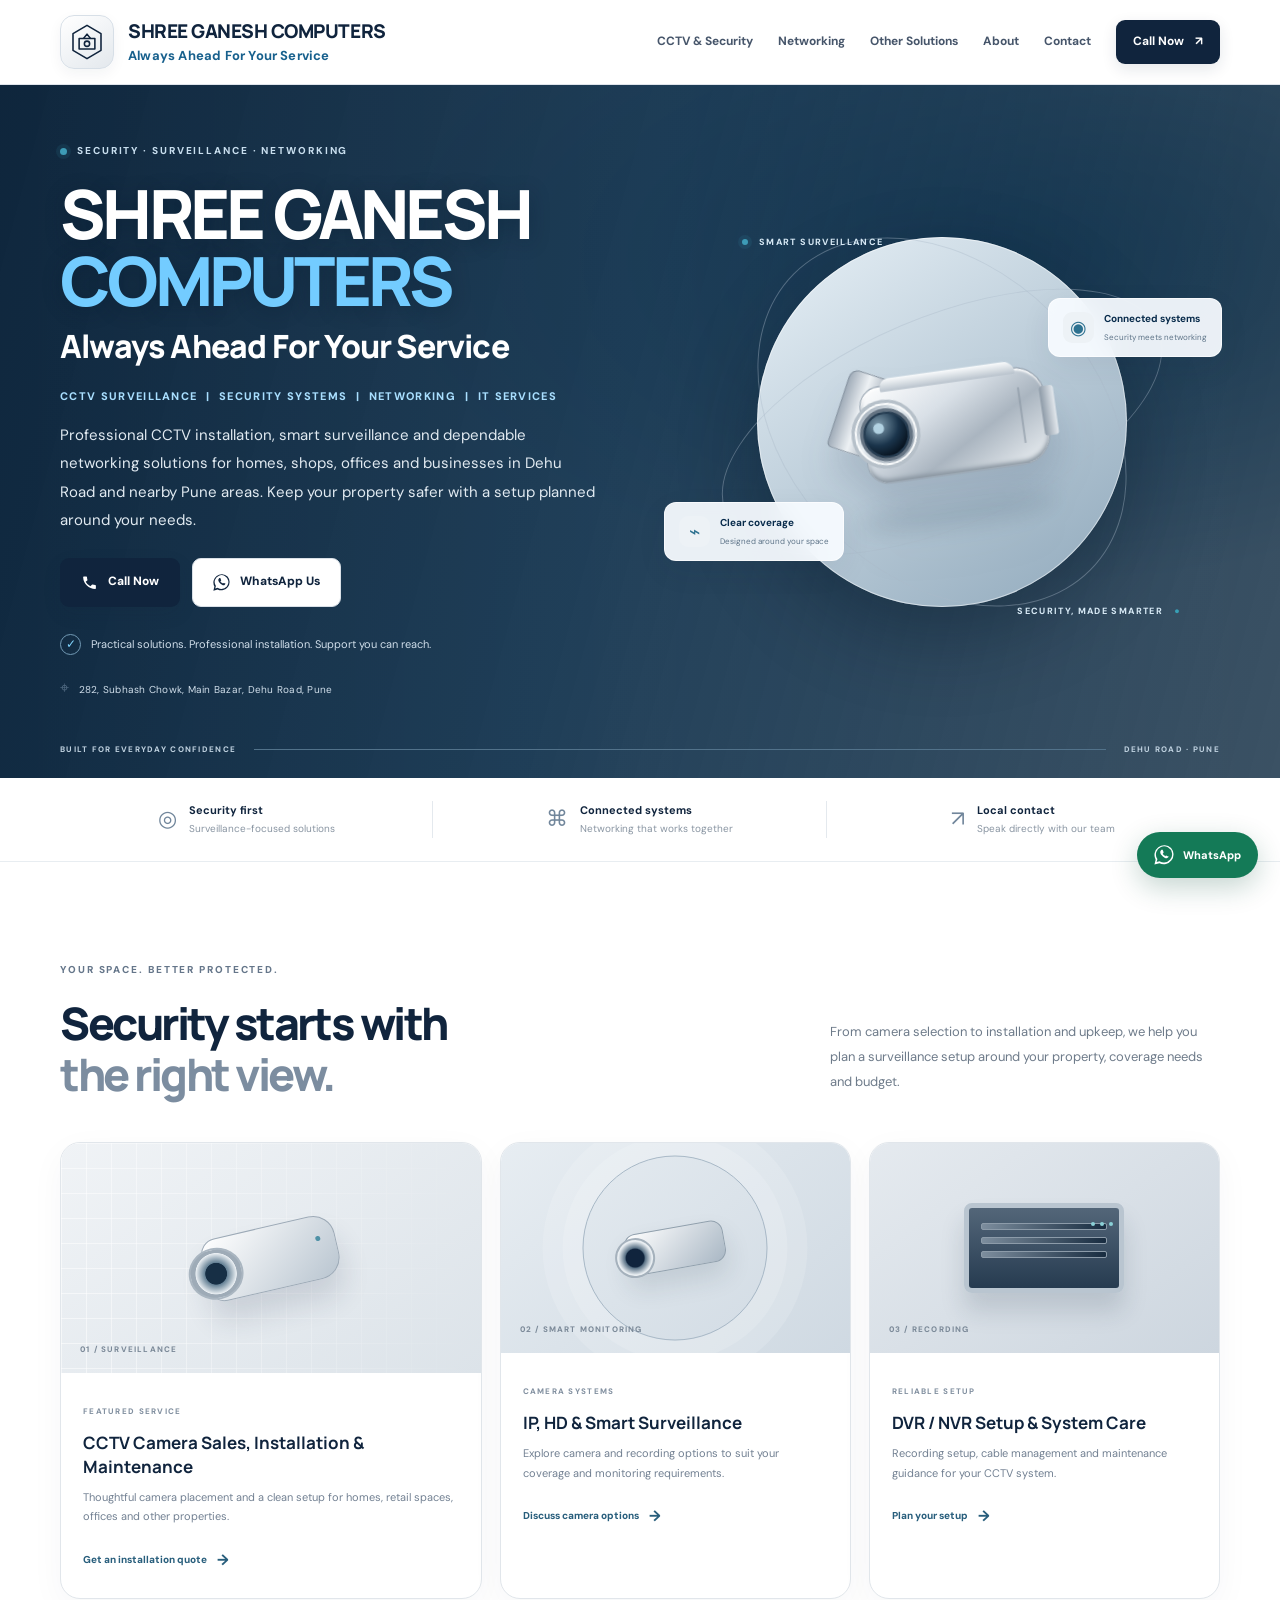
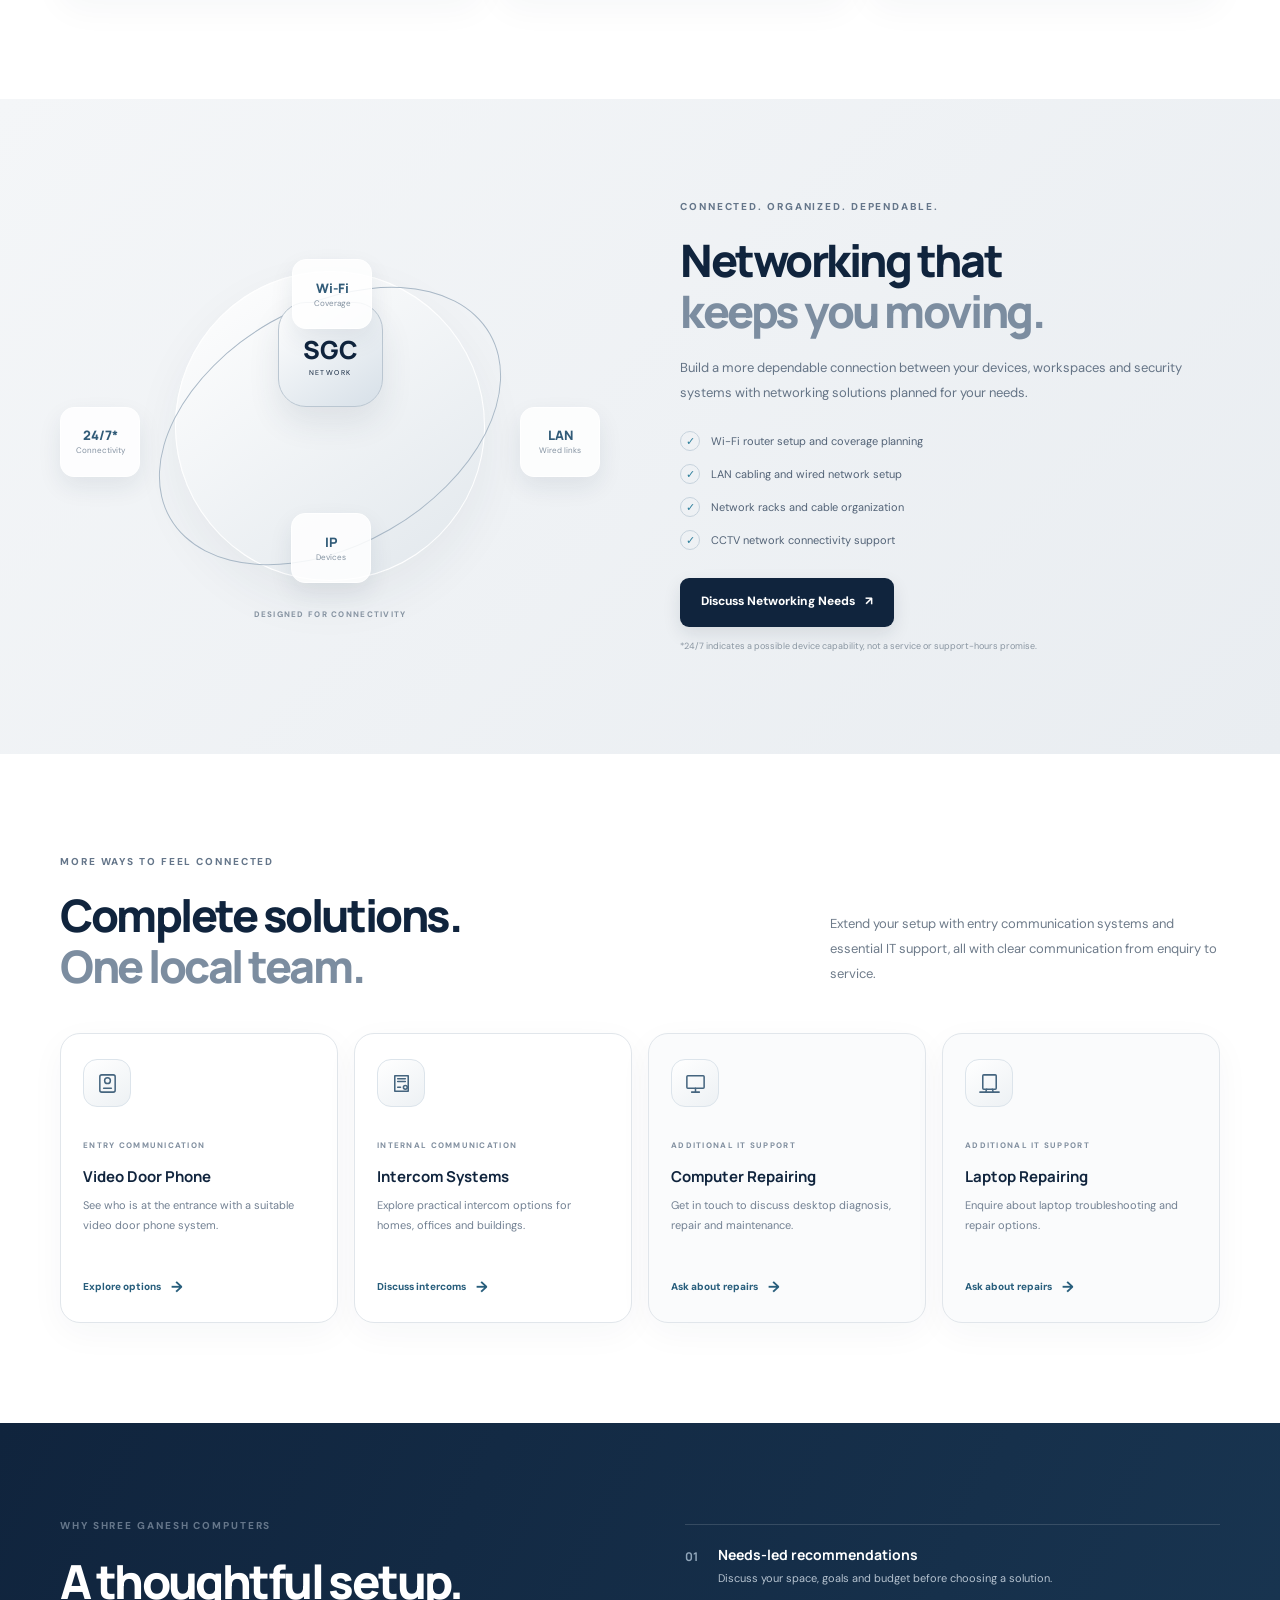
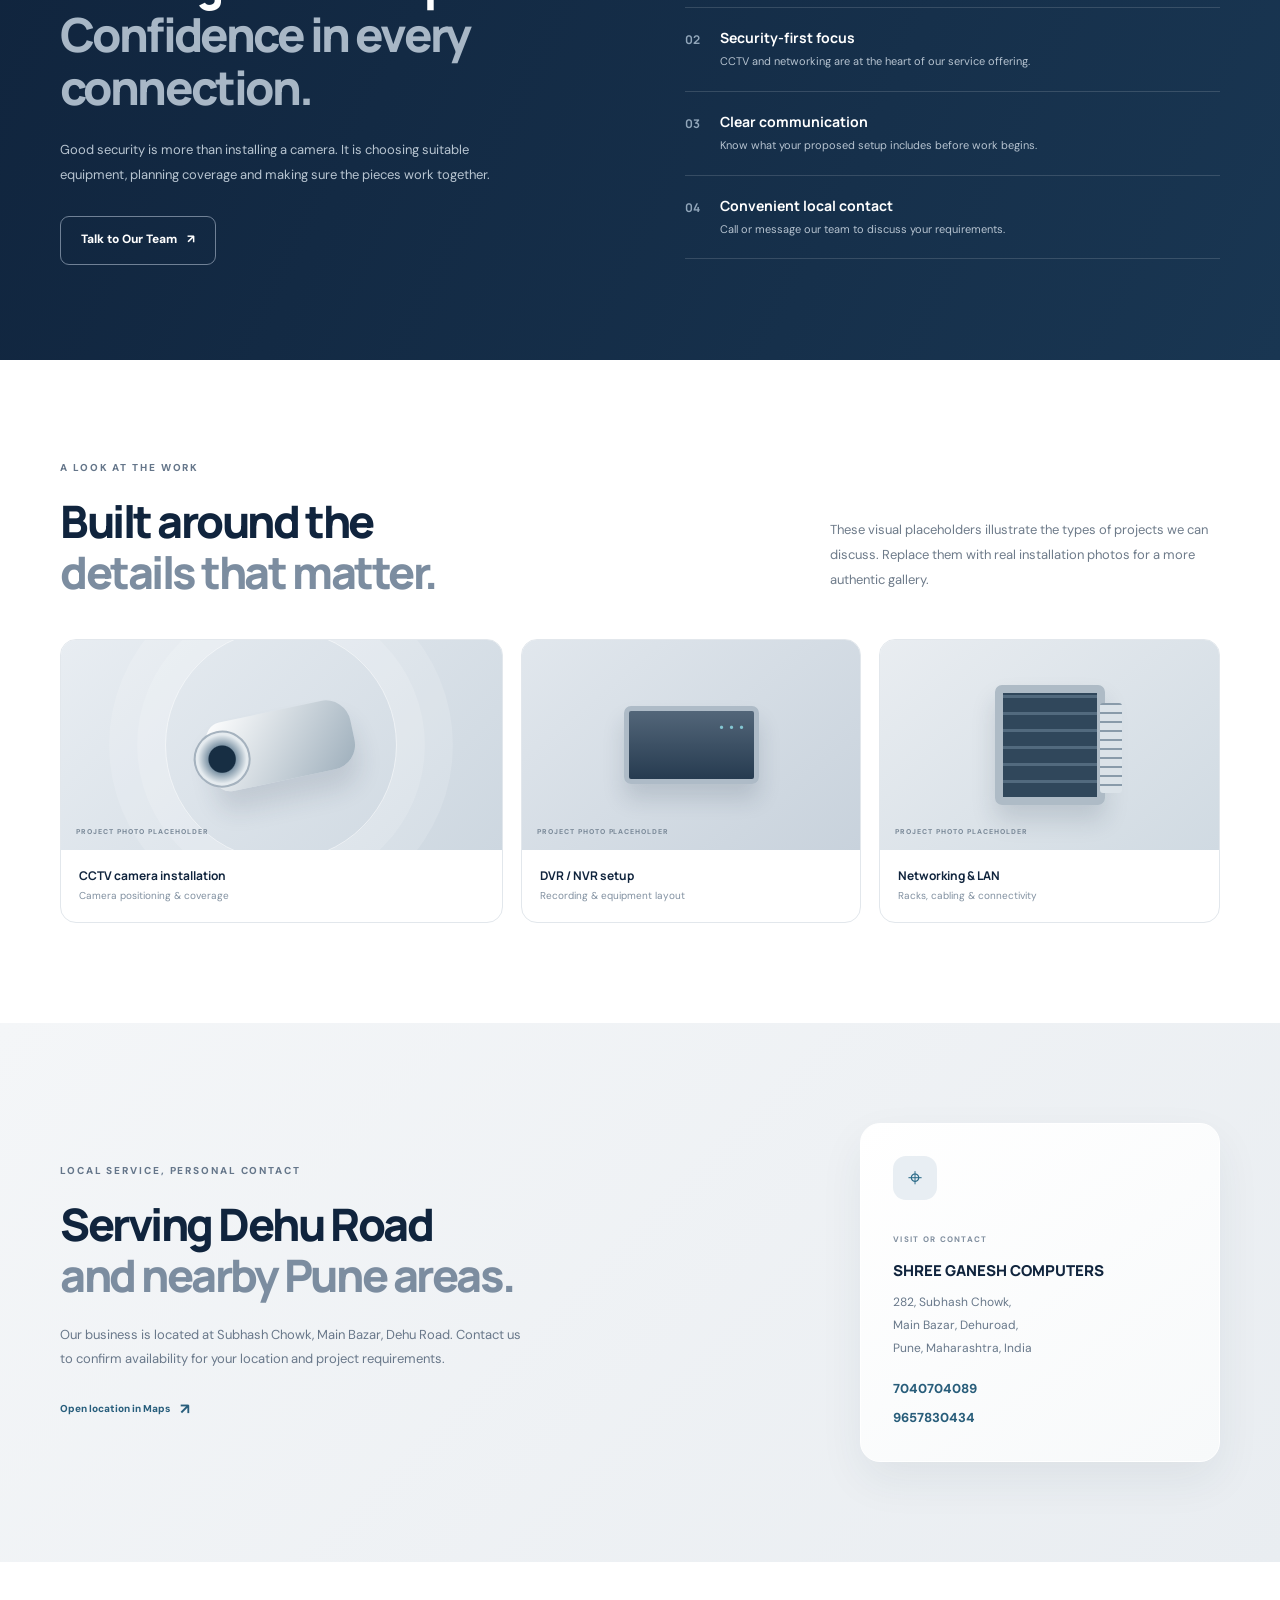
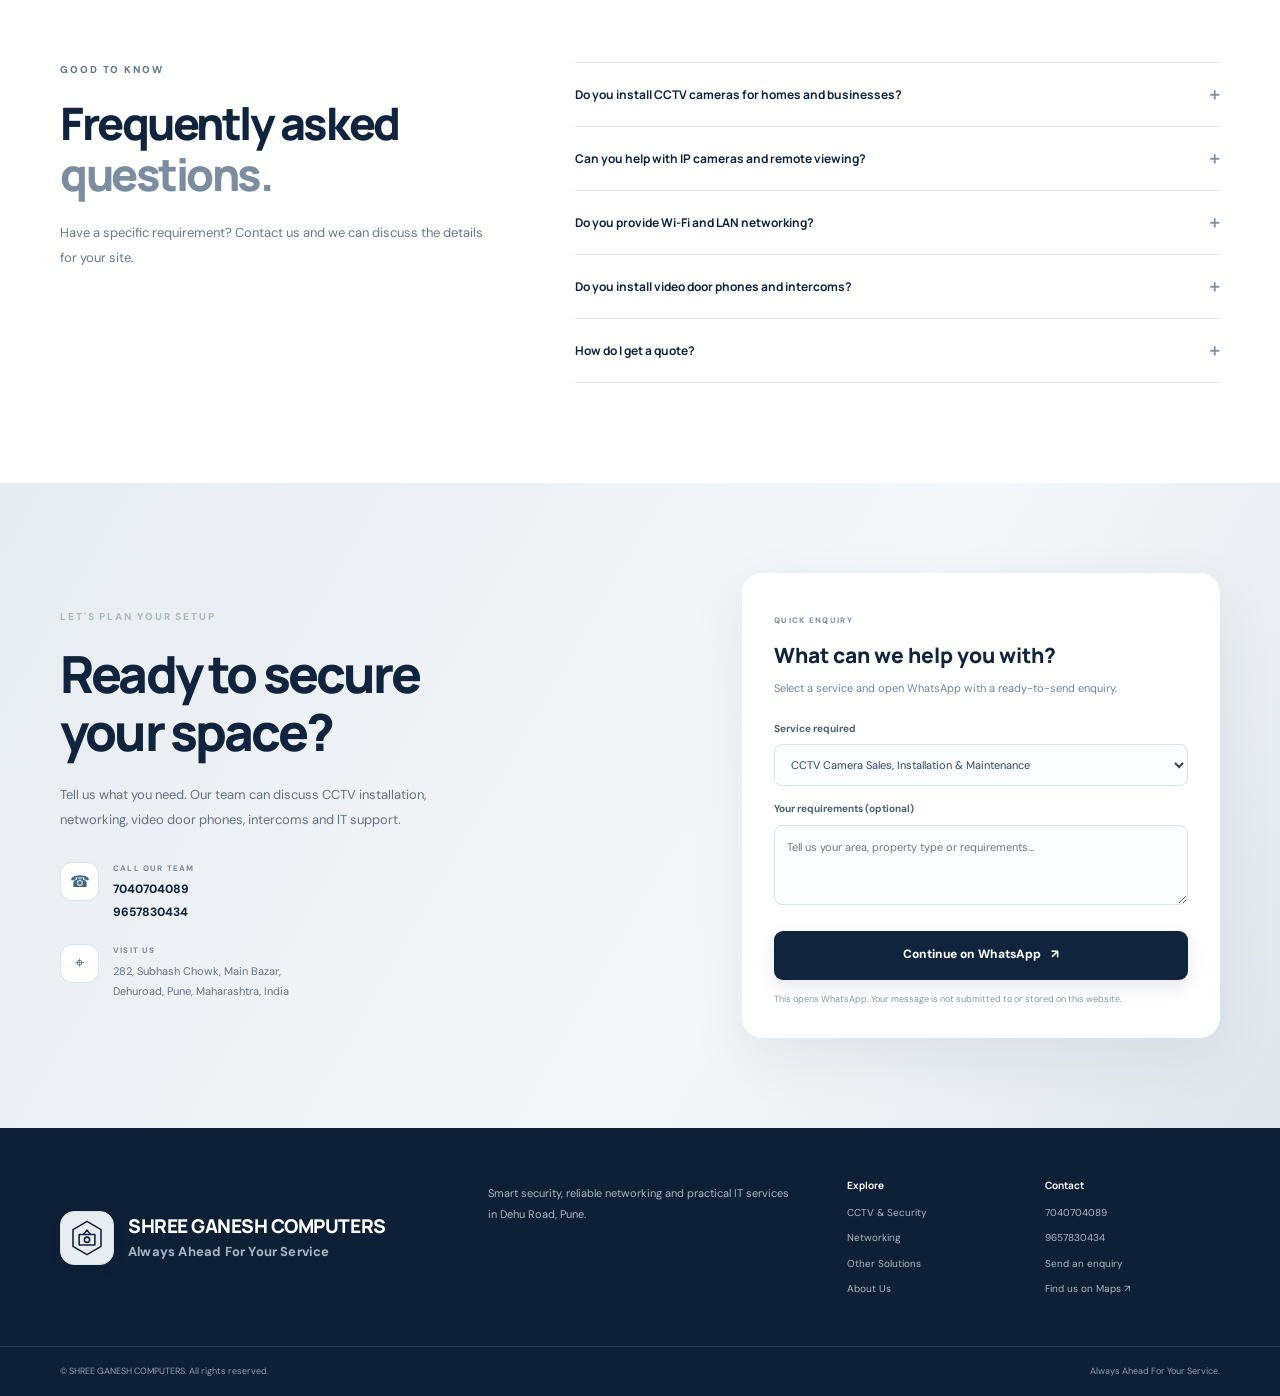
==== commit b0734f9d: "Update index.html" ====
--- a/index.html
+++ b/index.html
@@ -1,6 +1,6 @@
 <!doctype html>
 <html lang="en">
-<head>
+<head><meta name="google-site-verification" content="Gw4xU_RwizWvslQs5zAEn2VTt_8H8nJnBkuWg43-loo" />
   <meta charset="utf-8">
   <meta name="viewport" content="width=device-width, initial-scale=1">
   <meta name="theme-color" content="#f4f6f8">
--- a/styles.css
+++ b/styles.css
@@ -0,0 +1,22 @@
+@import url('https://fonts.googleapis.com/css2?family=DM+Sans:wght@400;500;600;700&family=Manrope:wght@400;500;600;700;800&display=swap');
+:root{--navy:#10243d;--navy-2:#1b3858;--ink:#182a40;--muted:#657386;--silver:#e9edf1;--silver-2:#f4f6f8;--white:#fff;--line:#dfe5eb;--accent:#b8c4d0;--shadow:0 18px 55px rgba(16,36,61,.09);--radius:20px}
+*{box-sizing:border-box}html{scroll-behavior:smooth;scroll-padding-top:90px}body{margin:0;background:#fff;color:var(--ink);font-family:"DM Sans",Arial,sans-serif;line-height:1.65;-webkit-font-smoothing:antialiased}a{color:inherit;text-decoration:none}button,input,select,textarea{font:inherit}.container{width:min(1160px,calc(100% - 48px));margin:0 auto}.skip-link{position:absolute;left:-999px;top:0;background:#fff;padding:10px;z-index:99}.skip-link:focus{left:10px}.site-header{position:sticky;top:0;z-index:50;background:rgba(255,255,255,.94);backdrop-filter:blur(18px);border-bottom:1px solid rgba(215,222,230,.8)}.header-inner{min-height:84px;display:flex;align-items:center;justify-content:space-between;gap:24px}.brand{display:flex;align-items:center;gap:11px;min-width:230px}.brand-mark{width:44px;height:44px;border-radius:13px;background:linear-gradient(145deg,#fff,#e3e8ed);border:1px solid #d7dfe7;display:grid;place-items:center;box-shadow:0 5px 14px #12243d0d}.brand-mark svg{width:34px;fill:none;stroke:var(--navy);stroke-width:1.8;stroke-linejoin:round}.brand-copy{display:flex;flex-direction:column;line-height:1.35}.brand-copy strong{font:800 13px/1.4 Manrope,sans-serif;letter-spacing:.035em;color:var(--navy);white-space:nowrap}.brand-copy strong b{font-weight:500}.brand-copy small{font-size:10px;color:#758294;letter-spacing:.035em;margin-top:3px}.nav{display:flex;align-items:center;gap:25px;font-size:12px;font-weight:700;color:#46556a}.nav>a:not(.nav-cta){transition:color .2s}.nav>a:not(.nav-cta):hover{color:#0e6d9d}.nav-cta{background:var(--navy);color:#fff;padding:12px 17px;border-radius:9px;box-shadow:0 5px 15px #10243d1c}.nav-cta span{margin-left:8px}.menu-toggle{display:none;background:none;border:0;padding:8px}.menu-toggle span{display:block;width:23px;height:2px;background:var(--navy);margin:5px}
+.hero{background:radial-gradient(ellipse at 80% 30%,#e1e7ed 0,transparent 37%),linear-gradient(115deg,#fff 0%,#f7f9fb 52%,#e9edf1 100%);overflow:hidden;position:relative}.hero-grid{display:grid;grid-template-columns:1.02fr .98fr;align-items:center;gap:25px;padding-top:75px;padding-bottom:60px;min-height:590px}.eyebrow{font-size:10px;letter-spacing:.19em;font-weight:800;color:#65768a;display:flex;align-items:center;gap:10px;margin-bottom:20px}.status-dot,.tiny-pulse{width:7px;height:7px;border-radius:50%;background:#3d9bb6;box-shadow:0 0 0 4px #3d9bb61c}.hero h1,.section h2,.why-section h2,.contact-section h2{font:800 clamp(38px,4.4vw,58px)/1.13 Manrope,sans-serif;letter-spacing:-.055em;color:var(--navy);margin:0}.hero h1 span,.section h2 span,.why-section h2 span{color:#7c8da0}.hero-lede{max-width:510px;font-size:15px;line-height:1.9;color:#5e6e80;margin:24px 0 28px}.hero-actions{display:flex;gap:12px;flex-wrap:wrap}.button{display:inline-flex;align-items:center;justify-content:center;gap:10px;min-height:49px;padding:0 20px;border-radius:9px;font-size:12px;font-weight:800;border:1px solid transparent;transition:transform .2s,box-shadow .2s,background .2s;cursor:pointer}.button:hover{transform:translateY(-2px);box-shadow:0 10px 25px #10243d20}.button svg{width:17px;height:17px;fill:currentColor}.button-primary{background:var(--navy);color:#fff;box-shadow:0 7px 18px #10243d1b}.button-light{background:#fff;color:var(--navy);border-color:#d9e0e7}.button-light-outline{border-color:#708196;color:#fff;background:transparent}.hero-proof{display:flex;align-items:center;gap:10px;margin-top:27px;font-size:11px;color:#66768a}.proof-icon{width:21px;height:21px;border:1px solid #b8c7d2;border-radius:50%;display:grid;place-items:center;color:#287e9d;font-size:12px}.hero-location{margin-top:20px;font-size:10px;color:#7b8796;letter-spacing:.025em}.hero-location span{font-size:16px;margin-right:6px;color:#526b83}
+.hero-visual{height:430px;position:relative;display:grid;place-items:center;isolation:isolate}.hero-visual:before{content:"";position:absolute;width:370px;height:370px;border-radius:50%;background:linear-gradient(145deg,#fff,#dbe2e9);box-shadow:inset 0 0 0 1px #fff,0 30px 80px #253d5615;z-index:-2}.visual-orbit{position:absolute;border:1px solid #aab8c7;opacity:.4;border-radius:50%;transform:rotate(-23deg)}.orbit-one{width:470px;height:210px}.orbit-two{width:420px;height:310px;transform:rotate(45deg)}.visual-label{position:absolute;font-size:9px;letter-spacing:.15em;font-weight:800;color:#77889a}.label-top{top:28px;left:14%}.label-top .tiny-pulse{display:inline-block;margin-right:8px;width:6px;height:6px}.label-bottom{bottom:18px;right:7%}.label-bottom span{color:#38a0b6;margin-left:8px}.camera-stage{position:relative;width:275px;height:190px;transform:rotate(-8deg);filter:drop-shadow(0 25px 16px #20344b24)}.camera-arm{position:absolute;left:43px;top:40px;width:46px;height:76px;background:linear-gradient(90deg,#9da9b6,#edf1f4 42%,#8b98a6);border-radius:9px 9px 5px 5px;transform:rotate(26deg);box-shadow:inset 0 0 0 1px #8794a1}.camera-body{position:absolute;left:64px;top:54px;width:172px;height:91px;border-radius:19px 28px 28px 19px;background:linear-gradient(150deg,#fff 0%,#d9e0e7 35%,#aab5c0 62%,#eef2f5 100%);box-shadow:inset 0 2px 2px #fff,inset 0 -3px 4px #8995a0;border:1px solid #9ca8b4}.camera-top{position:absolute;left:20px;right:24px;top:-7px;height:12px;background:linear-gradient(#f9fbfc,#b8c2cc);border-radius:12px 15px 2px 2px}.camera-lens{position:absolute;left:-12px;top:12px;width:64px;height:64px;border-radius:50%;background:linear-gradient(140deg,#7d8c9c,#eaf0f4 42%,#7d8b9a);border:3px solid #b6c0c9;display:grid;place-items:center;box-shadow:inset 0 0 0 2px #f7f9fa}.camera-lens:before{content:"";width:43px;height:43px;border-radius:50%;background:radial-gradient(circle at 35% 28%,#829eaf,#1a344b 45%,#07131f 73%);border:3px solid #657483;box-shadow:inset 0 0 0 2px #263d52}.camera-lens i{position:absolute;width:10px;height:10px;border-radius:50%;background:#b9d9e9;opacity:.9;top:18px;left:18px}.camera-side{position:absolute;right:-9px;top:20px;width:13px;height:46px;border-radius:3px;background:linear-gradient(90deg,#8d9aa7,#e4e9ee)}.camera-seam{position:absolute;right:22px;top:18px;width:2px;height:52px;background:#8996a3;opacity:.55}.camera-shadow{position:absolute;bottom:-4px;left:46px;width:190px;height:25px;background:#20364c1d;filter:blur(10px);border-radius:50%;z-index:-1}.visual-panel{position:absolute;background:#ffffffd9;backdrop-filter:blur(12px);border:1px solid #fff;border-radius:12px;padding:12px 14px;display:flex;gap:10px;align-items:center;box-shadow:0 10px 30px #172b4212}.visual-panel b,.visual-panel small{display:block}.visual-panel b{font-size:10px;color:var(--navy)}.visual-panel small{font-size:8px;color:#8491a0;margin-top:3px}.panel-icon,.signal-icon{width:31px;height:31px;border-radius:9px;display:grid;place-items:center;background:#edf2f6;color:#2d7190;font-size:19px}.panel-left{left:0;bottom:76px}.panel-right{right:-2px;top:91px}.hero-bottom{display:flex;align-items:center;gap:18px;padding-bottom:22px;font-size:8px;letter-spacing:.16em;font-weight:800;color:#8995a3}.hero-bottom-line{height:1px;flex:1;background:#d8dfe6}
+.trust-strip{border-bottom:1px solid #e8edf1;background:#fff}.trust-grid{display:grid;grid-template-columns:repeat(3,1fr);padding:23px 0;gap:20px}.trust-grid>div{display:flex;align-items:center;justify-content:center;gap:12px;border-right:1px solid #e4e9ee}.trust-grid>div:last-child{border:0}.trust-symbol{font-size:22px;color:#71869b}.trust-grid b,.trust-grid small{display:block}.trust-grid b{font-size:11px;color:var(--navy)}.trust-grid small{font-size:10px;color:#8995a2;margin-top:2px}
+.section{padding:100px 0}.section-white{background:#fff}.section-silver{background:linear-gradient(135deg,#f4f6f8,#e9edf1)}.section-heading{display:flex;justify-content:space-between;align-items:end;gap:35px;margin-bottom:42px}.section-heading h2,.network-copy h2,.area-layout h2,.faq-layout h2{font-size:clamp(32px,3.5vw,45px)}.section-heading>p{max-width:390px;font-size:13px;line-height:1.9;color:#6e7b8a;margin:0 0 5px}.service-feature-grid{display:grid;grid-template-columns:1.2fr 1fr 1fr;gap:18px}.feature-card,.solution-card{border:1px solid #e1e6eb;border-radius:var(--radius);overflow:hidden;background:#fff;box-shadow:0 10px 35px #1c35500a;transition:transform .25s,box-shadow .25s}.feature-card:hover,.solution-card:hover{transform:translateY(-5px);box-shadow:var(--shadow)}.feature-art{height:210px;position:relative;overflow:hidden;background:linear-gradient(145deg,#f0f3f6,#dce3e9)}.feature-main .feature-art{height:230px}.art-grid{position:absolute;inset:0;background-image:linear-gradient(#fff8 1px,transparent 1px),linear-gradient(90deg,#fff8 1px,transparent 1px);background-size:25px 25px;mask-image:linear-gradient(90deg,black,transparent)}.mini-camera{position:absolute;left:50%;top:50%;width:135px;height:64px;transform:translate(-50%,-50%) rotate(-13deg);border-radius:16px 22px 22px 16px;background:linear-gradient(140deg,#fff,#b9c5d0);border:1px solid #9daab7;box-shadow:0 20px 28px #20344b24}.mini-camera:before{content:"";position:absolute;left:-18px;top:8px;width:51px;height:48px;border-radius:50%;background:radial-gradient(circle,#172f45 30%,#658195 32%,#e9eef2 58%,#9eabb7 60%);border:2px solid #aab6c1}.mini-camera i{position:absolute;right:14px;top:20px;width:5px;height:5px;border-radius:50%;background:#4e91a6}.art-caption{position:absolute;bottom:16px;left:19px;font-size:8px;letter-spacing:.15em;font-weight:800;color:#7b8998}.ip-art{background:linear-gradient(140deg,#e7edf2,#cfd9e2)}.radar-ring{position:absolute;width:185px;height:185px;border:1px solid #a9b9c7;border-radius:50%;left:50%;top:50%;transform:translate(-50%,-50%);box-shadow:0 0 0 20px #fff2,0 0 0 40px #fff2}.ip-camera{position:absolute;left:50%;top:50%;width:100px;height:42px;transform:translate(-50%,-50%) rotate(-10deg);border-radius:12px;background:linear-gradient(140deg,#fff,#a9b7c4);border:1px solid #91a0ad;box-shadow:0 14px 24px #21364a20}.ip-camera:before{content:"";position:absolute;left:-12px;top:3px;width:36px;height:36px;border-radius:50%;background:radial-gradient(circle,#10243d 35%,#5b7387 40%,#e8edf1 66%);border:2px solid #a5b1bc}.recorder-art{background:linear-gradient(145deg,#e5eaef,#cdd6df)}.rack-unit{position:absolute;left:50%;top:50%;transform:translate(-50%,-50%);width:160px;height:90px;background:linear-gradient(#536679,#263b50);border-radius:8px;border:5px solid #b9c5d0;box-shadow:0 18px 24px #1c314626;padding:15px 12px;display:flex;flex-direction:column;gap:7px}.rack-unit span{height:7px;background:linear-gradient(90deg,#7c8d9d,#182c40);border-radius:2px;border:1px solid #8c9ba9}.rack-lights{position:absolute;left:calc(50% + 47px);top:calc(50% - 26px);display:flex;gap:5px}.rack-lights i{width:4px;height:4px;border-radius:50%;background:#8ad0d6}.feature-content{padding:23px 22px 25px}.card-kicker{font-size:8px;letter-spacing:.16em;font-weight:800;color:#8290a0}.feature-content h3,.solution-card h3{font:700 17px/1.4 Manrope,sans-serif;color:var(--navy);margin:9px 0}.feature-content p,.solution-card p{font-size:11px;line-height:1.8;color:#728092;margin:0 0 18px}.text-link{font-size:10px;font-weight:800;color:#285e7c;display:inline-flex;gap:10px;align-items:center}.text-link span{font-size:15px;transition:transform .2s}.text-link:hover span{transform:translateX(4px)}
+.network-layout{display:grid;grid-template-columns:1fr 1fr;align-items:center;gap:80px}.network-visual{height:390px;position:relative;display:grid;place-items:center}.network-visual:before{content:"";position:absolute;width:310px;height:310px;border-radius:50%;background:linear-gradient(145deg,#fff,#e1e7ec);box-shadow:inset 0 0 0 1px #fff,0 20px 50px #20364c0e}.network-orbit{position:absolute;width:370px;height:240px;border:1px solid #aab9c7;border-radius:50%;transform:rotate(-30deg)}.network-hub{position:relative;z-index:2;width:105px;height:105px;border-radius:28px;background:linear-gradient(145deg,#fff,#d7e0e8);border:1px solid #bac6d1;box-shadow:0 16px 32px #243a5019;display:flex;flex-direction:column;align-items:center;justify-content:center;color:var(--navy)}.network-hub span{font:800 25px Manrope}.network-hub small{font-size:7px;letter-spacing:.2em}.network-node{position:absolute;z-index:3;width:80px;height:70px;background:#ffffffd9;border:1px solid #fff;border-radius:14px;box-shadow:0 10px 25px #1d334715;display:flex;flex-direction:column;align-items:center;justify-content:center}.network-node b{font:800 13px Manrope;color:#315b78}.network-node small{font-size:8px;color:#8492a1}.node-a{top:28px;left:calc(50% - 38px)}.node-b{right:0;top:45%}.node-c{bottom:38px;left:calc(50% - 39px)}.node-d{left:0;top:45%}.network-caption{position:absolute;bottom:0;font-size:8px;font-weight:800;letter-spacing:.16em;color:#8794a2}.network-copy>p{font-size:13px;line-height:1.9;color:#657486;margin:20px 0}.check-list{list-style:none;padding:0;margin:25px 0 28px;display:grid;gap:13px}.check-list li{font-size:11px;color:#526276;display:flex;gap:11px;align-items:center}.check-list span{width:20px;height:20px;border:1px solid #c7d3dd;border-radius:50%;display:grid;place-items:center;color:#2d7e9b;font-size:11px}.fine-print{display:block;font-size:9px;color:#8995a1;margin-top:12px}
+.solution-grid{display:grid;grid-template-columns:repeat(4,1fr);gap:16px}.solution-card{padding:25px 22px 23px}.solution-icon{width:48px;height:48px;border:1px solid #dce4eb;border-radius:14px;display:grid;place-items:center;background:linear-gradient(145deg,#fff,#edf1f4);margin-bottom:23px}.solution-icon svg{width:23px;height:23px;stroke:#45657f;fill:none;stroke-width:1.6;stroke-linecap:round;stroke-linejoin:round}.solution-card h3{font-size:15px}.solution-card p{min-height:58px}.secondary-card{background:#fafbfc}
+.why-section{padding:95px 0;background:linear-gradient(115deg,#10243d,#193652);color:#fff}.why-layout{display:grid;grid-template-columns:1fr 1fr;gap:90px;align-items:center}.eyebrow-light{color:#aab9c8}.why-section h2{color:#fff;font-size:clamp(34px,3.7vw,47px)}.why-section h2 span{color:#a8b7c6}.why-intro{font-size:13px;line-height:1.9;color:#b8c5d1;max-width:430px;margin:24px 0 28px}.why-points{border-top:1px solid #ffffff24}.why-point{display:flex;gap:20px;padding:20px 0;border-bottom:1px solid #ffffff24}.why-point>span{font:700 12px Manrope;color:#91a6ba;padding-top:3px}.why-point h3{font:700 14px Manrope;color:#fff;margin:0 0 5px}.why-point p{font-size:11px;color:#b6c3d0;margin:0;line-height:1.7}
+.gallery-grid{display:grid;grid-template-columns:1.3fr 1fr 1fr;gap:18px}.gallery-item{border:1px solid #e2e7ec;border-radius:16px;overflow:hidden}.gallery-visual{height:210px;position:relative;display:grid;place-items:center;overflow:hidden}.gallery-visual>span{position:absolute;bottom:13px;left:15px;font-size:7px;letter-spacing:.14em;color:#7b8a99;font-weight:800}.gallery-one{background:linear-gradient(135deg,#e8edf2,#cdd7e0)}.gallery-one:before{content:"";position:absolute;width:230px;height:230px;border-radius:50%;border:1px solid #fff9;box-shadow:0 0 0 28px #fff2,0 0 0 56px #fff2}.camera-silhouette{position:relative;width:145px;height:70px;background:linear-gradient(130deg,#fff,#9daebb);border-radius:16px 25px 25px 16px;transform:rotate(-12deg);box-shadow:0 20px 25px #23384c22}.camera-silhouette:before{content:"";position:absolute;left:-17px;top:8px;width:53px;height:53px;border-radius:50%;background:radial-gradient(circle,#172e43 35%,#8298a9 38%,#e5ebef 65%);border:2px solid #a5b2be}.gallery-two{background:linear-gradient(140deg,#e1e7ed,#c8d2dc)}.recorder-visual{width:135px;height:78px;background:linear-gradient(#536679,#263b50);border:5px solid #aebbc7;border-radius:7px;box-shadow:0 15px 22px #1c314626}.recorder-visual:after{content:"•••";display:block;text-align:right;color:#83c5d1;font-size:14px;letter-spacing:5px;padding:5px}.gallery-three{background:linear-gradient(140deg,#e9edf1,#d0dae2)}.network-visual-mini{width:110px;height:120px;border:8px solid #aebbc6;border-radius:7px;background:repeating-linear-gradient(0deg,#30475b 0 14px,#526a7e 14px 17px);box-shadow:0 15px 25px #1c314626;position:relative}.network-visual-mini:after{content:"";position:absolute;right:-25px;top:10px;width:22px;height:90px;background:repeating-linear-gradient(0deg,#dbe3e9 0 7px,#899baa 7px 9px);border-radius:3px}.gallery-label{padding:17px 18px}.gallery-label b,.gallery-label small{display:block}.gallery-label b{font:700 12px Manrope;color:var(--navy)}.gallery-label small{font-size:10px;color:#8190a0;margin-top:4px}
+.area-layout{display:grid;grid-template-columns:1fr 360px;align-items:center;gap:90px}.area-layout p,.faq-layout>div>p{font-size:13px;line-height:1.9;color:#69788a;max-width:470px;margin:22px 0}.area-card{padding:32px;background:linear-gradient(145deg,#fff,#f7f9fa);border:1px solid #fff;border-radius:20px;box-shadow:0 18px 45px #1c355011}.map-pin{width:44px;height:44px;border-radius:13px;display:grid;place-items:center;background:#e8eef3;color:#2b6b89;font-size:25px;margin-bottom:24px}.area-card h3{font:800 15px Manrope;color:var(--navy);margin:10px 0}.area-card p{font-size:12px;line-height:1.9;color:#68788a;margin:10px 0 18px}.area-phone{display:block;font-size:13px;font-weight:800;color:#285d7a;margin-top:8px}
+.faq-layout{display:grid;grid-template-columns:.8fr 1.2fr;gap:85px}.faq-list details{border-bottom:1px solid #e2e7ec;padding:18px 0}.faq-list details:first-child{border-top:1px solid #e2e7ec}.faq-list summary{list-style:none;cursor:pointer;display:flex;align-items:center;justify-content:space-between;gap:15px;font:700 12px Manrope;color:var(--navy)}.faq-list summary::-webkit-details-marker{display:none}.faq-list summary span{font-size:20px;color:#8292a2;transition:transform .2s}.faq-list details[open] summary span{transform:rotate(45deg)}.faq-list details p{font-size:11px;line-height:1.9;color:#6e7b8b;margin:13px 25px 0 0}
+.contact-section{padding:90px 0;background:linear-gradient(120deg,#e7ecf1,#f5f7f9 60%,#e0e6ec)}.contact-layout{display:grid;grid-template-columns:1fr .8fr;gap:85px;align-items:center}.contact-section h2{font-size:clamp(38px,4vw,52px)}.contact-copy>p{font-size:13px;line-height:1.9;color:#637285;max-width:420px;margin:22px 0 30px}.contact-method{display:flex;gap:14px;margin-top:21px;align-items:flex-start}.contact-method-icon{width:39px;height:39px;border-radius:12px;background:#fff;border:1px solid #dbe2e9;display:grid;place-items:center;color:#426780}.contact-method small{display:block;font-size:8px;font-weight:800;letter-spacing:.15em;color:#7c8b9b;margin:0 0 5px}.contact-method a{display:block;font-size:12px;font-weight:800;color:var(--navy);margin-top:3px}.contact-method p{font-size:11px;color:#637285;line-height:1.8;margin:0}.enquiry-card{background:#fff;border:1px solid #fff;border-radius:20px;padding:31px;box-shadow:0 20px 60px #172f4713}.enquiry-card h3{font:800 21px Manrope;color:var(--navy);margin:10px 0}.enquiry-card>p{font-size:11px;line-height:1.8;color:#758293;margin:0 0 22px}.enquiry-card label{display:block;font-size:10px;font-weight:700;color:#4c5e71;margin:15px 0 7px}.enquiry-card select,.enquiry-card textarea{width:100%;border:1px solid #dce3e9;border-radius:8px;padding:12px;background:#fbfcfd;color:#314459;font-size:11px;outline:none}.enquiry-card select:focus,.enquiry-card textarea:focus{border-color:#829cb1;box-shadow:0 0 0 3px #829cb11c}.enquiry-card textarea{resize:vertical}.button-full{width:100%;margin-top:17px}.form-note{display:block;font-size:9px;line-height:1.6;color:#8a96a3;margin-top:12px}
+.site-footer{background:#0d2035;color:#d8e1e9}.footer-main{display:grid;grid-template-columns:1.1fr .9fr 1.1fr;gap:55px;padding-top:50px;padding-bottom:48px}.footer-brand .brand-copy strong{color:#fff}.footer-brand .brand-copy small{color:#a8b6c5}.footer-brand .brand-mark{background:#e8edf1}.footer-main>p{font-size:11px;line-height:1.9;color:#aab8c7;margin:5px 0}.footer-links{display:grid;grid-template-columns:1fr 1fr;gap:22px}.footer-links>div{display:flex;flex-direction:column;gap:9px}.footer-links b{font:700 10px Manrope;color:#fff;margin-bottom:4px}.footer-links a{font-size:10px;color:#aab8c7}.footer-links a:hover{color:#fff}.footer-bottom{border-top:1px solid #ffffff1a}.footer-bottom .container{display:flex;justify-content:space-between;gap:20px;padding-top:17px;padding-bottom:17px;font-size:9px;color:#8fa0b1}.floating-whatsapp{position:fixed;z-index:40;right:22px;bottom:22px;display:flex;align-items:center;gap:9px;padding:13px 17px;border-radius:50px;background:#147a57;color:#fff;box-shadow:0 9px 28px #0c503c3d;font-size:11px;font-weight:800;transition:transform .2s}.floating-whatsapp:hover{transform:translateY(-3px)}.floating-whatsapp svg{width:20px;height:20px;fill:currentColor}
+@media(max-width:1000px){.nav{gap:14px}.nav>a{font-size:11px}.brand{min-width:210px}.hero-grid{gap:0}.hero-visual{transform:scale(.9)}.network-layout{gap:40px}.solution-grid{grid-template-columns:repeat(2,1fr)}.solution-card p{min-height:0}.why-layout,.faq-layout{gap:45px}.contact-layout{gap:45px}.footer-main{gap:28px}}
+@media(max-width:760px){.container{width:min(100% - 36px,560px)}.header-inner{min-height:72px}.brand{min-width:0}.brand-mark{width:39px;height:39px}.brand-copy strong{font-size:11px}.brand-copy small{font-size:9px}.menu-toggle{display:block;cursor:pointer}.nav{display:none;position:absolute;top:71px;left:0;right:0;background:#fff;padding:16px 22px 22px;border-bottom:1px solid #e0e6ec;box-shadow:0 15px 24px #132a4012;align-items:stretch;gap:0}.nav.open{display:flex;flex-direction:column}.nav>a:not(.nav-cta){padding:13px 4px;border-bottom:1px solid #edf0f3}.nav-cta{text-align:center;margin-top:13px}.hero-grid{grid-template-columns:1fr;padding-top:54px;padding-bottom:20px;min-height:0}.hero h1{font-size:clamp(37px,10vw,52px)}.hero-lede{font-size:13px;margin:20px 0 23px}.hero-visual{height:350px;transform:scale(.86);transform-origin:top center;margin:14px -25px -36px}.hero-visual:before{width:310px;height:310px}.camera-stage{transform:scale(.9) rotate(-8deg)}.panel-left{left:0;bottom:65px}.panel-right{right:0;top:75px}.visual-label.label-top{left:5%}.hero-bottom{font-size:7px;gap:10px}.trust-grid{grid-template-columns:1fr;padding:10px 0;gap:0}.trust-grid>div{justify-content:flex-start;padding:13px 6px;border-right:0;border-bottom:1px solid #e4e9ee}.trust-grid>div:last-child{border:0}.section{padding:68px 0}.section-heading{display:block;margin-bottom:30px}.section-heading>p{margin-top:17px}.service-feature-grid{grid-template-columns:1fr}.feature-art,.feature-main .feature-art{height:200px}.feature-content{padding:22px}.network-layout{grid-template-columns:1fr;gap:32px}.network-visual{height:330px;transform:scale(.92);margin:-5px 0}.network-visual:before{width:270px;height:270px}.network-orbit{width:320px}.network-copy h2{font-size:36px}.solution-grid{grid-template-columns:1fr 1fr;gap:12px}.solution-card{padding:20px 16px}.solution-icon{margin-bottom:18px}.solution-card h3{font-size:14px}.why-section{padding:68px 0}.why-layout{grid-template-columns:1fr;gap:40px}.why-section h2{font-size:37px}.gallery-grid{grid-template-columns:1fr}.gallery-visual{height:200px}.area-layout{grid-template-columns:1fr;gap:32px}.area-card{padding:25px}.faq-layout{grid-template-columns:1fr;gap:20px}.contact-section{padding:68px 0}.contact-layout{grid-template-columns:1fr;gap:36px}.contact-section h2{font-size:43px}.enquiry-card{padding:25px 20px}.footer-main{grid-template-columns:1fr;gap:22px;padding-top:38px;padding-bottom:35px}.footer-main>p{margin:0;max-width:330px}.footer-links{max-width:400px}.footer-bottom .container{flex-direction:column;gap:6px}.floating-whatsapp{right:14px;bottom:14px;padding:12px 15px}.floating-whatsapp span{display:none}}
+@media(max-width:390px){.container{width:calc(100% - 28px)}.brand-copy strong{font-size:10px}.hero-actions .button{padding:0 14px}.hero-visual{transform:scale(.76);margin-left:-40px;margin-right:-40px;margin-bottom:-60px}.solution-grid{grid-template-columns:1fr}.solution-card p{min-height:0}.network-visual{transform:scale(.8);margin:-25px -20px}.hero-proof{align-items:flex-start}.hero-proof span:last-child{max-width:290px}}
+@media(prefers-reduced-motion:reduce){*,*::before,*::after{scroll-behavior:auto!important;transition:none!important;animation:none!important}}
+
+/* Brand-forward CCTV hero update */
+.brand{gap:14px;min-width:320px}.brand-mark{width:54px;height:54px;border-radius:14px}.brand-mark svg{width:42px}.brand-copy strong{font-size:19px;line-height:1.18;letter-spacing:-.025em}.brand-copy strong b{font-weight:900}.brand-copy small{font-size:13px;font-weight:700;letter-spacing:.015em;color:#17608d;margin-top:5px}.hero{background:linear-gradient(105deg,rgba(7,31,54,.97) 0%,rgba(10,44,72,.94) 48%,rgba(10,38,61,.80) 100%),radial-gradient(ellipse at 78% 25%,#477b9a,transparent 45%);color:#fff}.hero:after{content:"";position:absolute;inset:0;pointer-events:none;background:linear-gradient(90deg,transparent 0%,rgba(255,255,255,.035) 50%,transparent 100%)}.hero-grid{position:relative;z-index:1;min-height:610px;padding-top:58px;padding-bottom:42px}.hero .eyebrow{color:#c8deee}.hero h1.hero-brand-title{font:900 clamp(44px,5.3vw,72px)/.99 Manrope,sans-serif;letter-spacing:-.055em;color:#fff;text-shadow:0 3px 20px #00172b55}.hero h1.hero-brand-title span{color:#73ccff}.hero-slogan{font:800 clamp(22px,2.5vw,34px)/1.25 Manrope,sans-serif;color:#fff;margin-top:12px;letter-spacing:-.025em}.hero-service-line{font-size:11px;line-height:1.8;letter-spacing:.12em;font-weight:800;color:#a9dfff;margin:21px 0 0}.hero-lede{color:#e1eaf1;max-width:540px;margin:14px 0 23px}.hero-proof,.hero-location{color:#d0deea}.proof-icon{color:#80d6ff;border-color:#729ab5}.hero-bottom{position:relative;z-index:1;color:#bfd1df}.hero-bottom-line{background:#52728a}.hero-visual:before{background:linear-gradient(145deg,#e8f1f7,#8fa8bb);box-shadow:inset 0 0 0 1px #ffffff80,0 30px 80px #00132255}.visual-label{color:#d6e8f4}.visual-panel{background:#f7fbfff0;border-color:#ffffffa8}.visual-panel b{color:#082b4b}.visual-panel small{color:#5e7488}.camera-stage{transform:scale(1.08) rotate(-8deg)}@media(max-width:760px){.brand{gap:9px}.brand-mark{width:42px;height:42px}.brand-mark svg{width:32px}.brand-copy strong{font-size:13px}.brand-copy small{font-size:10px}.hero-grid{padding-top:43px}.hero h1.hero-brand-title{font-size:clamp(39px,10vw,56px)}.hero-slogan{font-size:23px}.hero-service-line{font-size:9px;letter-spacing:.07em}.hero-visual{transform:scale(.86);}}@media(max-width:390px){.brand-copy strong{font-size:11px}.brand-copy small{font-size:9px}.hero-slogan{font-size:20px}}
